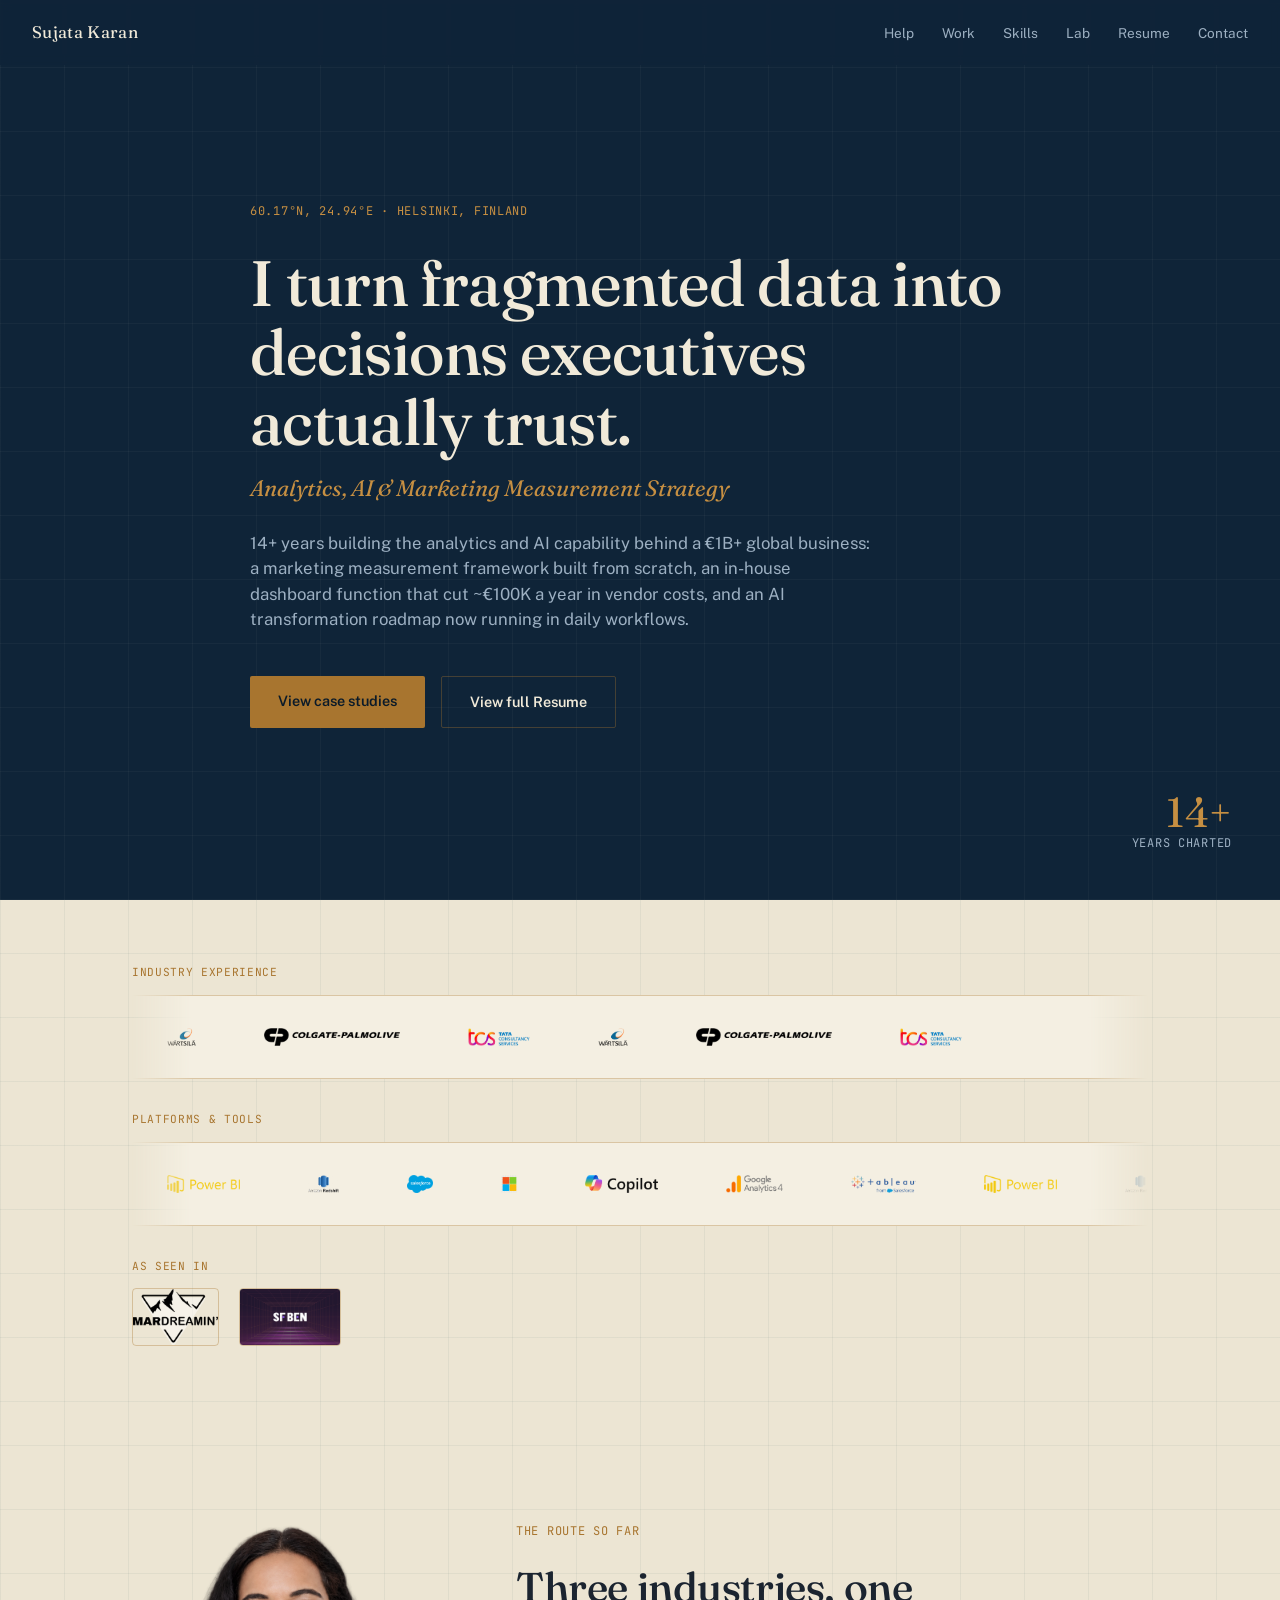
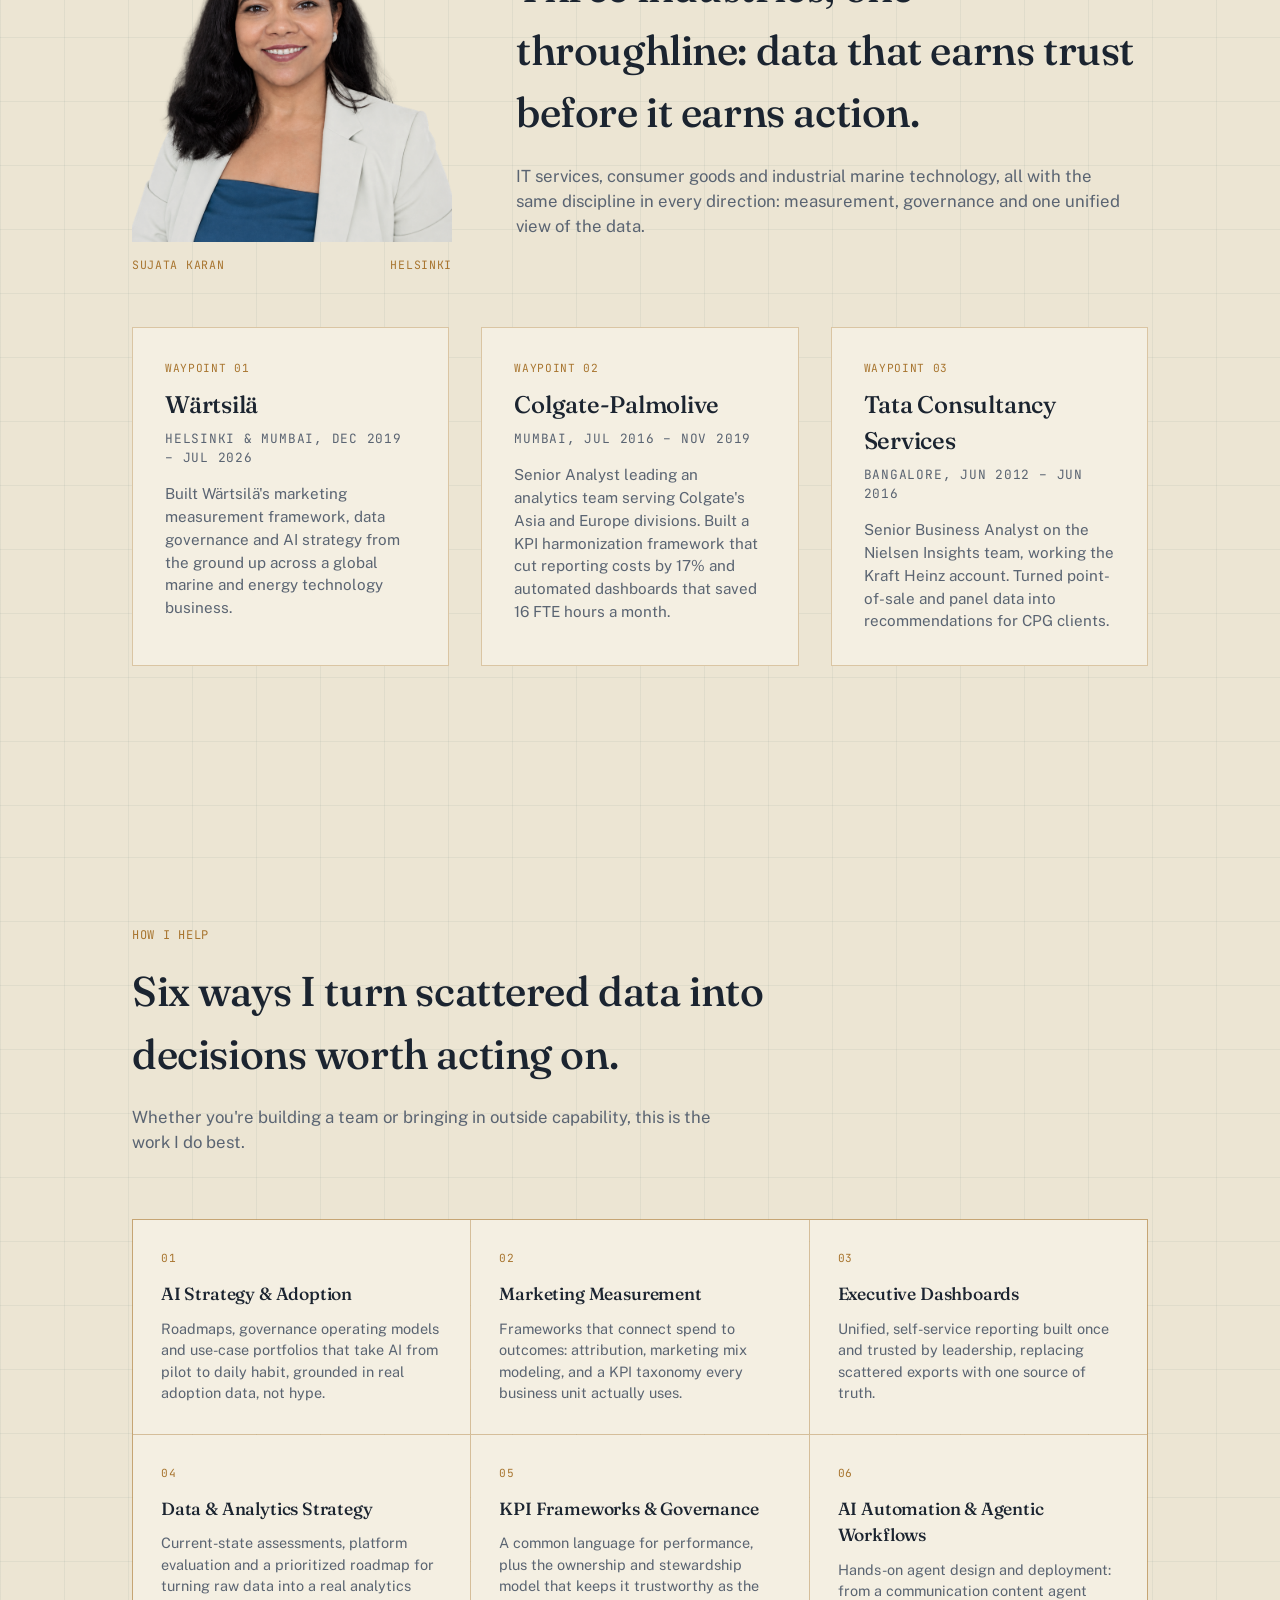
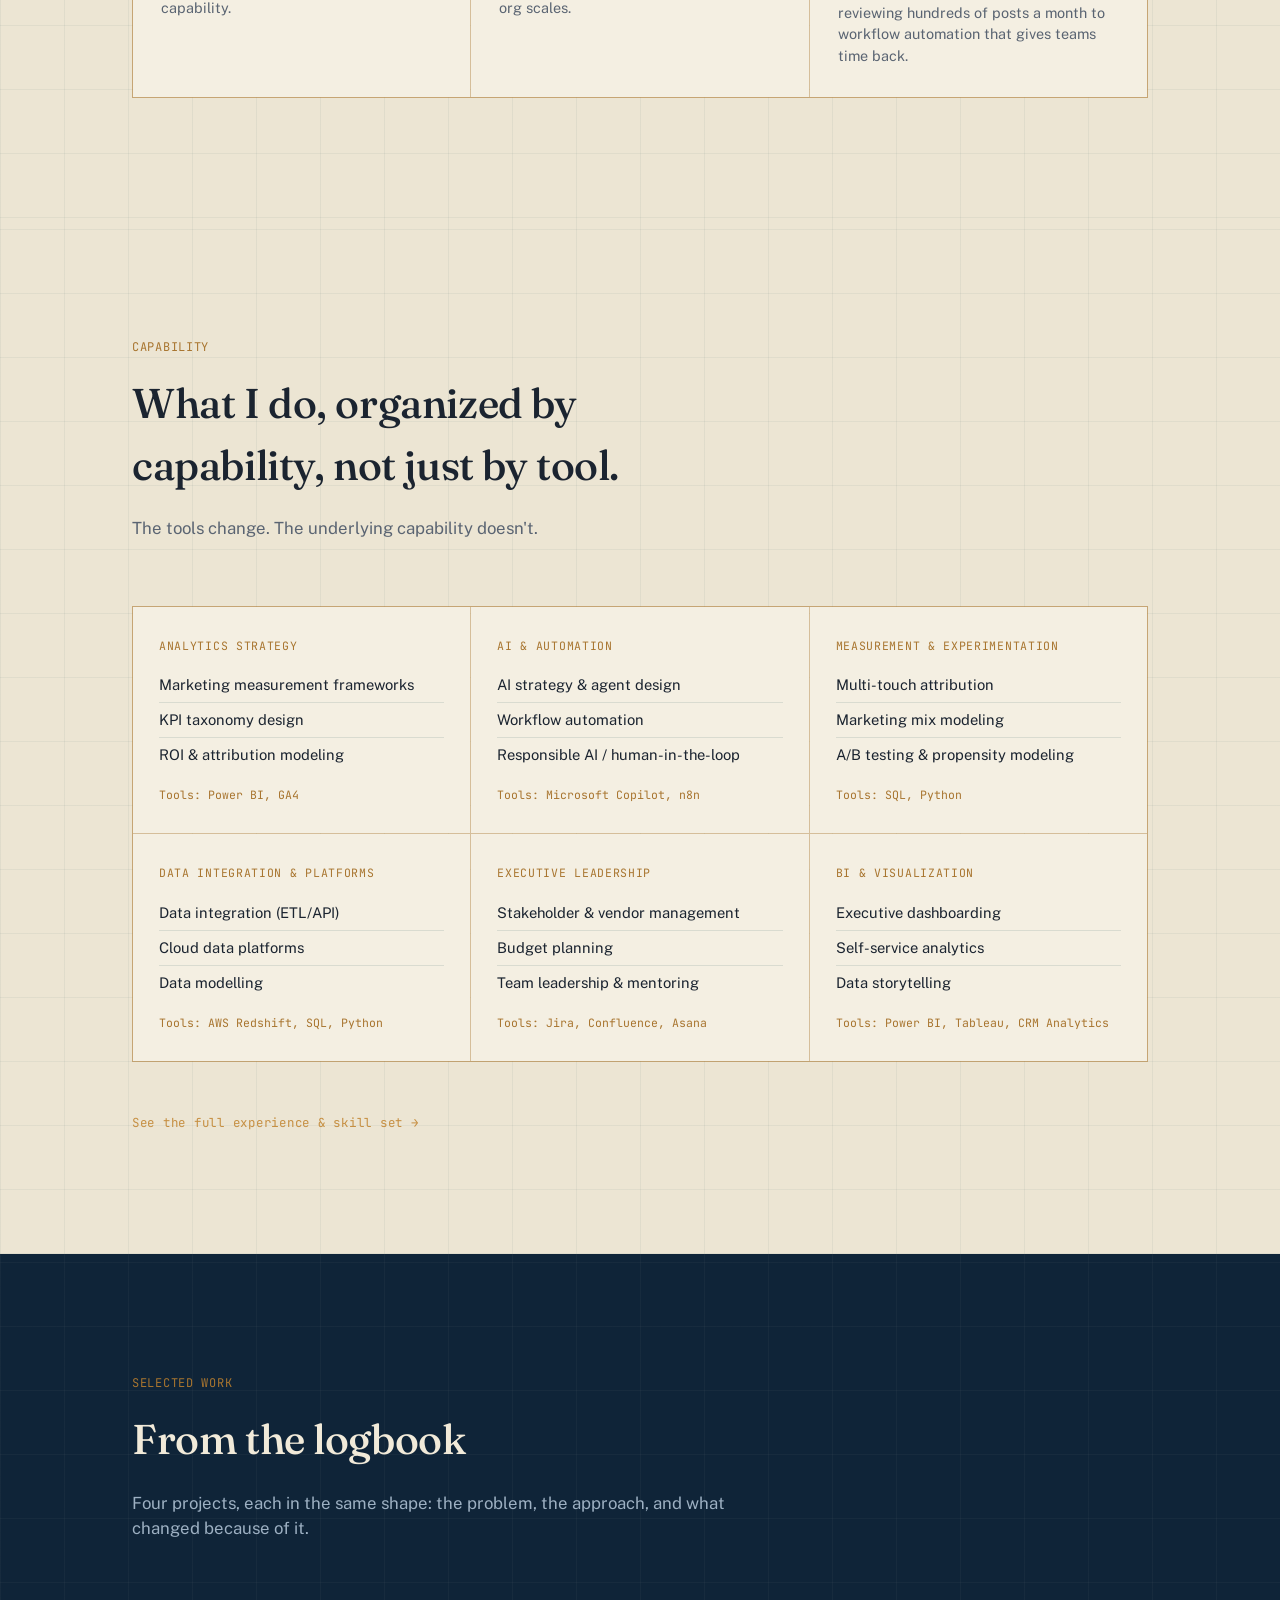
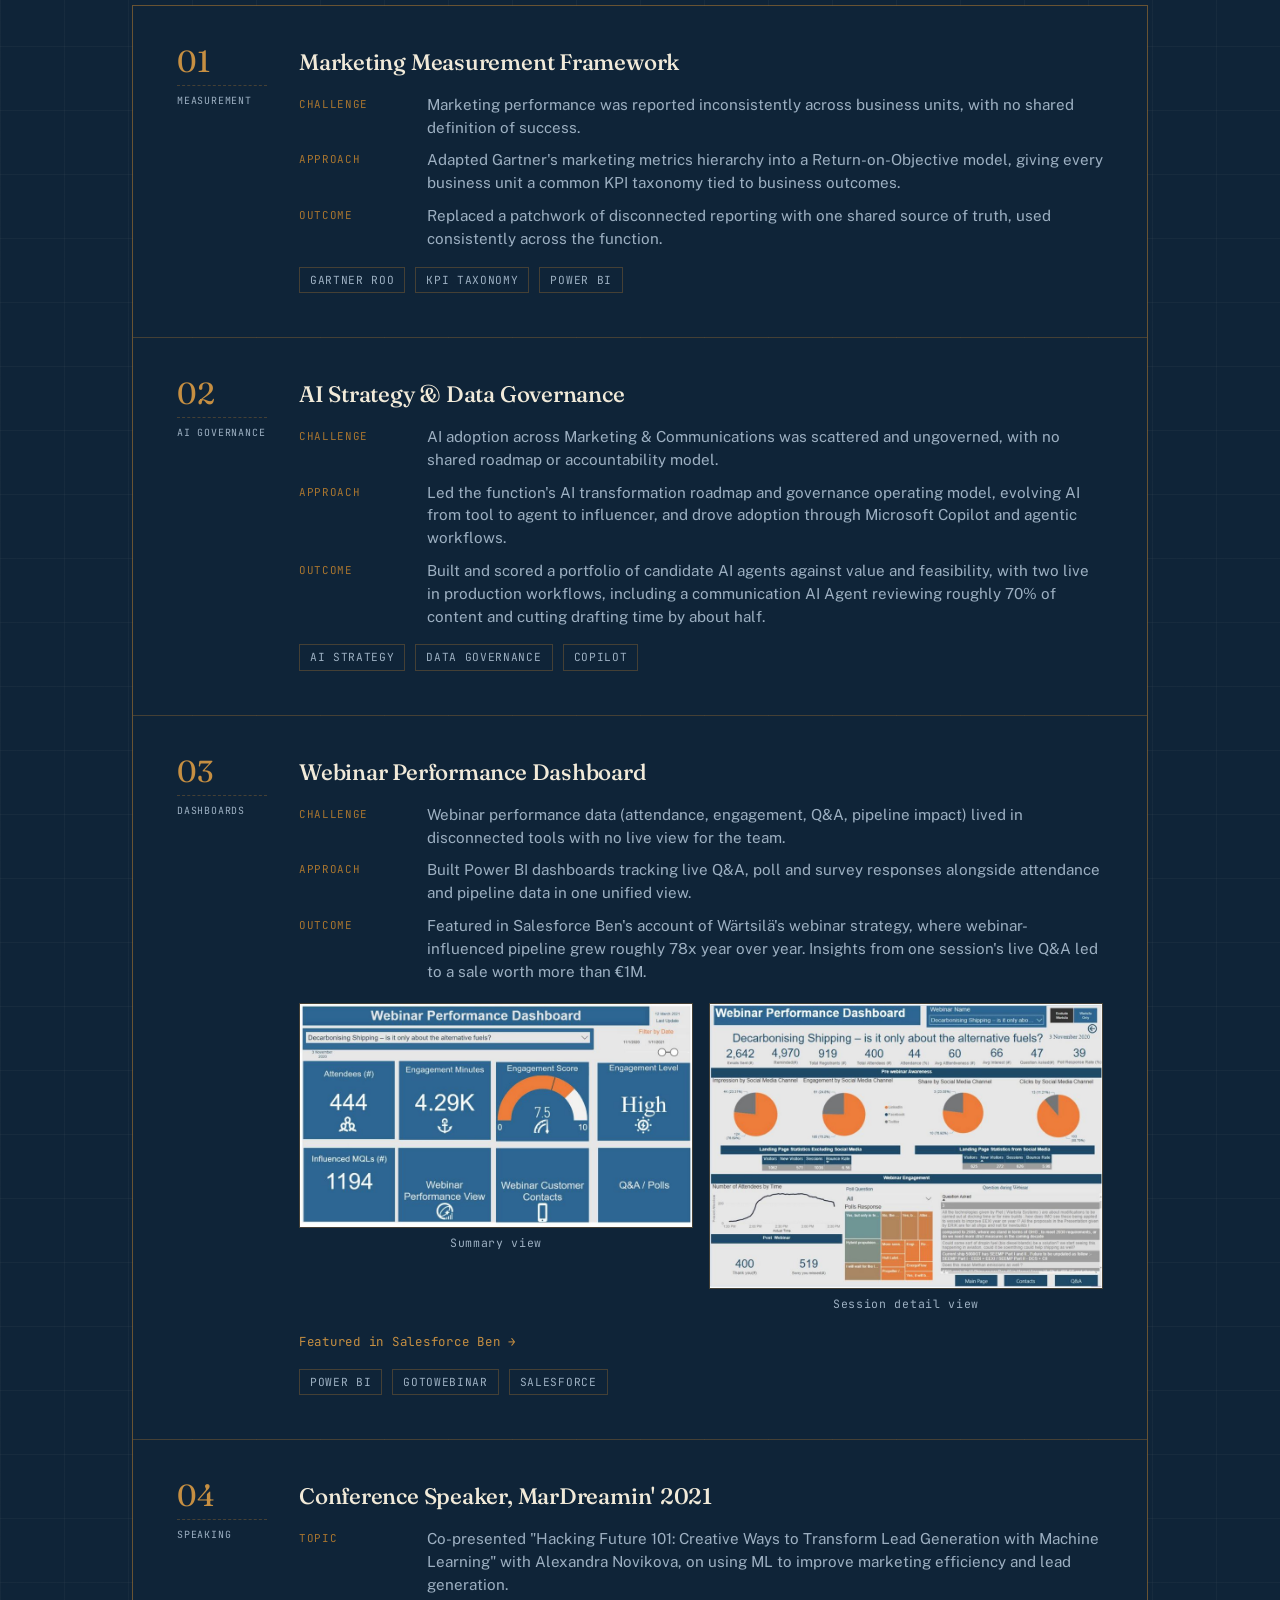
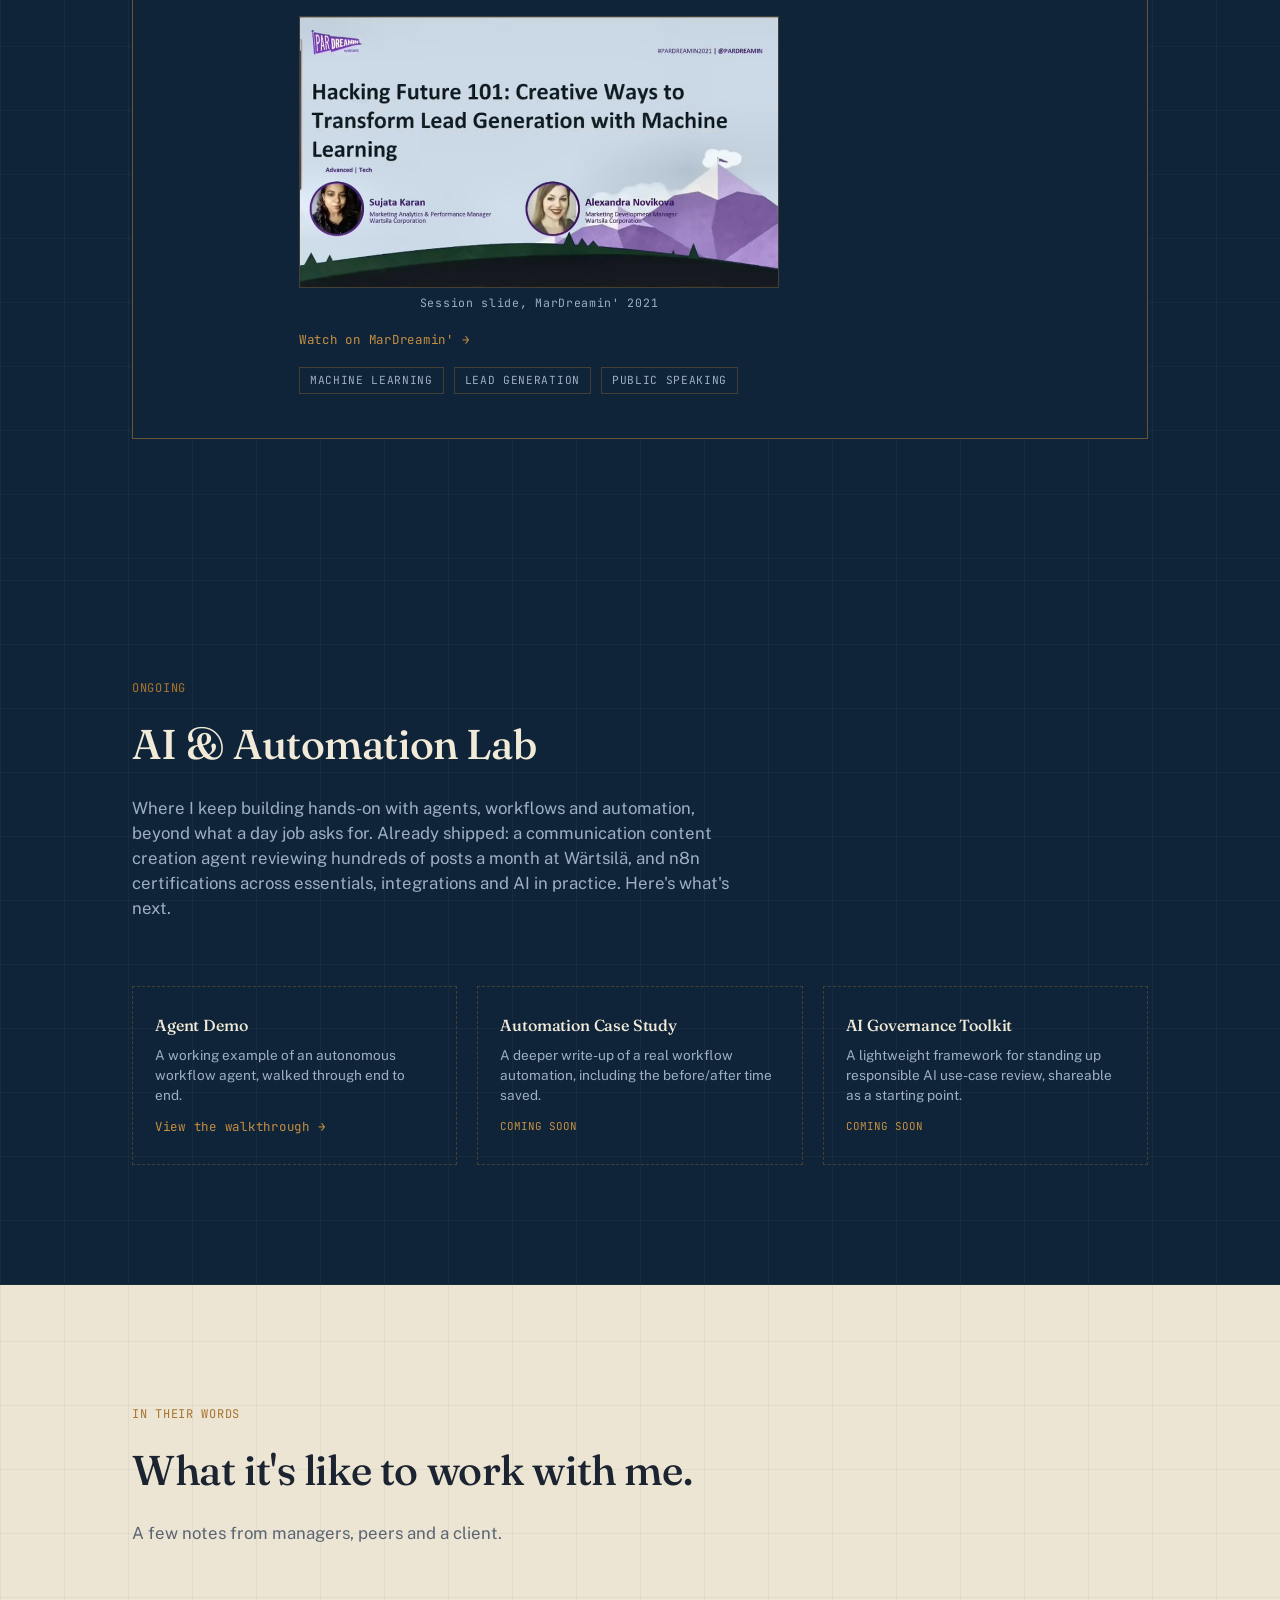
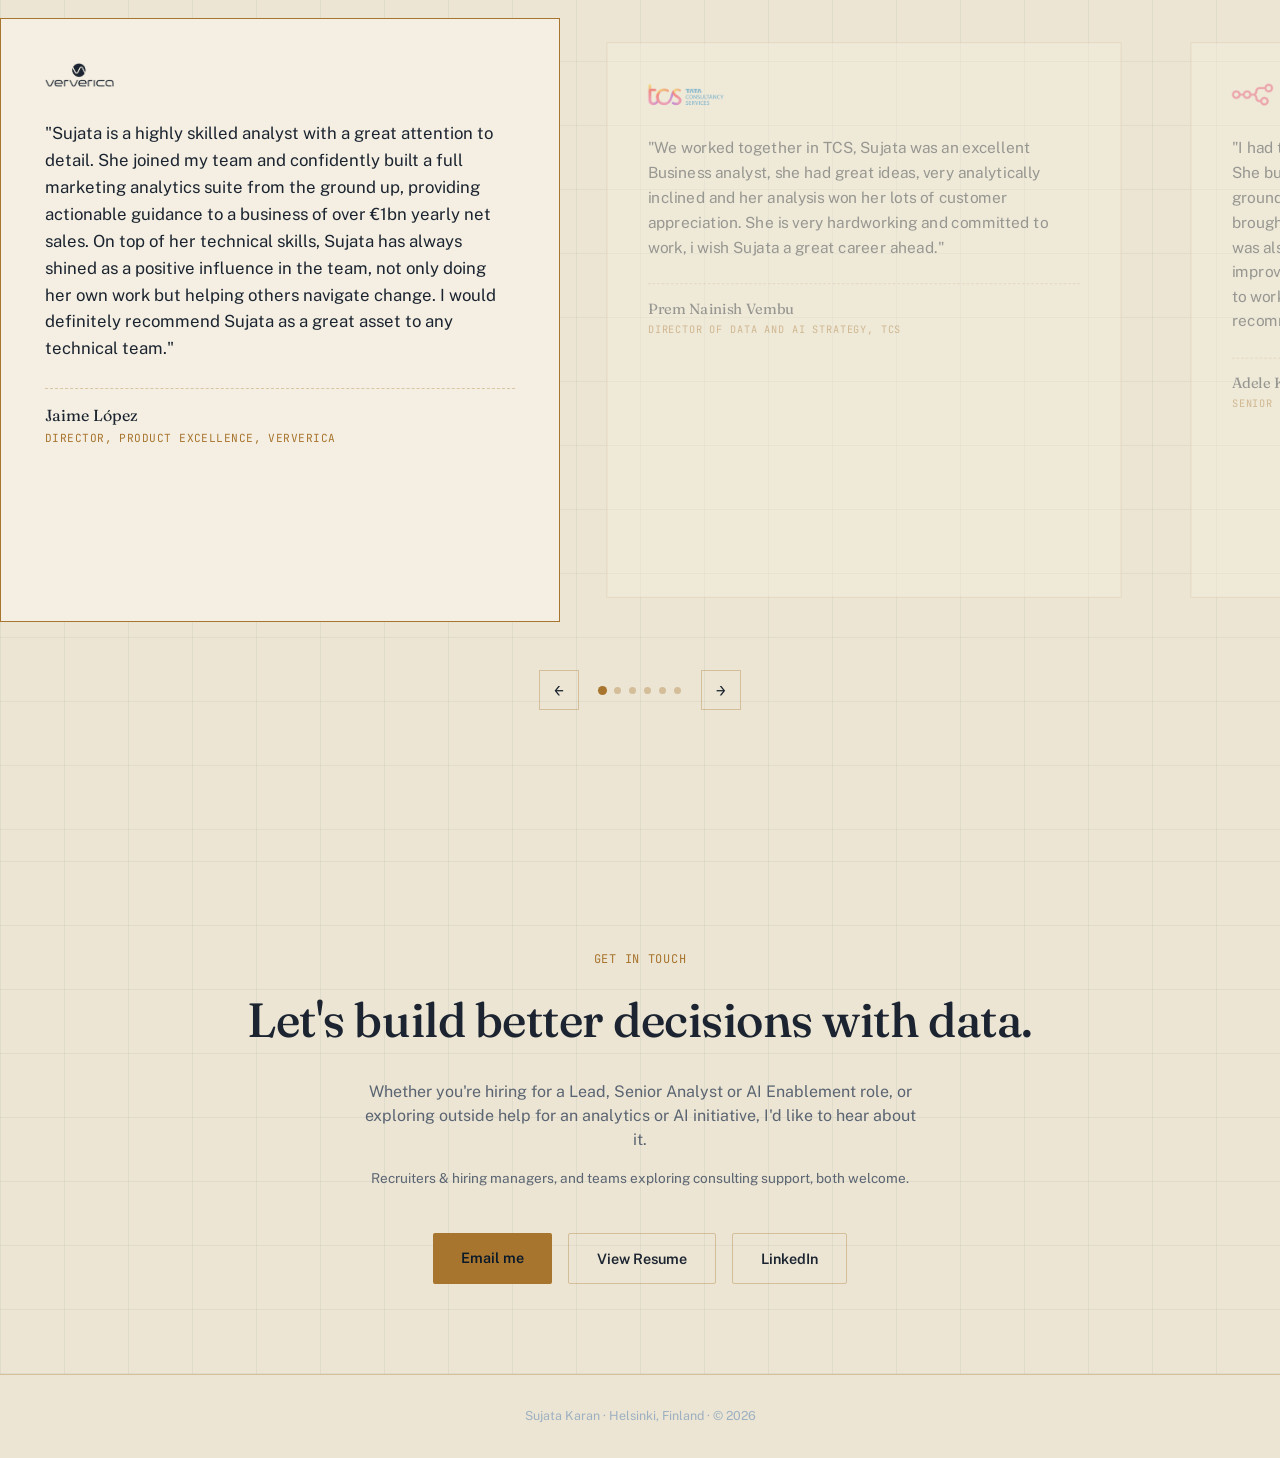
==== index.html @ 40431e11 "Update index.html" ====
<!DOCTYPE html>
<html lang="en">
<head>
  <!-- Google Consent Mode defaults: must be first -->
  <script data-cookieconsent="ignore">
    window.dataLayer = window.dataLayer || [];

    function gtag() {
      dataLayer.push(arguments);
    }

    gtag("consent", "default", {
      ad_storage: "denied",
      ad_user_data: "denied",
      ad_personalization: "denied",
      analytics_storage: "denied",
      functionality_storage: "denied",
      personalization_storage: "denied",
      security_storage: "granted",
      wait_for_update: 500
    });
  </script>

  <!-- Cookiebot: must load before GTM, GA4 and Clarity -->
  <script
    id="Cookiebot"
    src="https://consent.cookiebot.com/uc.js"
    data-cbid="f625a753-740b-4983-b807-e4322e7d1092"
    data-blockingmode="auto"
    type="text/javascript">
  </script>

  <!-- Google Tag Manager -->
  <script data-cookieconsent="ignore">
    (function(w,d,s,l,i){
      w[l]=w[l]||[];
      w[l].push({
        "gtm.start": new Date().getTime(),
        event: "gtm.js"
      });

      var f=d.getElementsByTagName(s)[0],
          j=d.createElement(s),
          dl=l!="dataLayer" ? "&l="+l : "";

      j.async=true;
      j.src="https://www.googletagmanager.com/gtm.js?id="+i+dl;
      f.parentNode.insertBefore(j,f);
    })(window,document,"script","dataLayer","GTM-NR23D9J8");
  </script>
  <!-- End Google Tag Manager -->

  <!-- GA4: blocked until statistics consent -->
  <script
    type="text/plain"
    data-cookieconsent="statistics"
    async
    src="https://www.googletagmanager.com/gtag/js?id=G-XX556KRSCQ">
  </script>

  <script
    type="text/plain"
    data-cookieconsent="statistics">
    window.dataLayer = window.dataLayer || [];

    function gtag() {
      dataLayer.push(arguments);
    }

    gtag("js", new Date());
    gtag("config", "G-XX556KRSCQ");
  </script>

  <!-- Microsoft Clarity: blocked until statistics consent -->
  <script
    type="text/plain"
    data-cookieconsent="statistics">
    (function(c,l,a,r,i,t,y){
      c[a]=c[a] || function(){
        (c[a].q=c[a].q || []).push(arguments);
      };

      t=l.createElement(r);
      t.async=1;
      t.src="https://www.clarity.ms/tag/"+i;

      y=l.getElementsByTagName(r)[0];
      y.parentNode.insertBefore(t,y);
    })(window,document,"clarity","script","xu6j8fqku3");
  </script>

  <!-- Continue with meta tags, title and CSS -->
<meta charset="UTF-8">
<meta name="viewport" content="width=device-width, initial-scale=1.0">
<title>Sujata Karan · Analytics, AI &amp; Marketing Measurement Strategy</title>
<meta name="description" content="Sujata Karan helps organizations turn fragmented marketing and operational data into trusted executive decisions, through analytics strategy, AI adoption, and marketing measurement. 14+ years, including 6+ at Wärtsilä.">
<meta property="og:title" content="Sujata Karan · Analytics, AI &amp; Marketing Measurement Strategy">
<meta property="og:description" content="Turning fragmented data into decisions executives trust, through analytics strategy, AI adoption, and marketing measurement for a €1B+ global business.">
<meta property="og:type" content="website">
<meta property="og:url" content="https://sujatakaran.com/">
<meta name="twitter:card" content="summary">
<meta name="twitter:title" content="Sujata Karan · Analytics, AI &amp; Marketing Measurement Strategy">
<meta name="twitter:description" content="Turning fragmented data into decisions executives trust, through analytics strategy, AI adoption, and marketing measurement for a €1B+ global business.">
<link rel="canonical" href="https://sujatakaran.com/">
<link rel="preconnect" href="https://fonts.googleapis.com">
<link rel="preconnect" href="https://fonts.gstatic.com" crossorigin>
<link href="https://fonts.googleapis.com/css2?family=Fraunces:opsz,wght@9..144,400;9..144,500;9..144,600&family=Public+Sans:wght@400;500;600;700&family=JetBrains+Mono:wght@400;500&display=swap" rel="stylesheet">
<style>
  :root {
    --ink-navy: #0f2438;
    --navy-deep: #0a1a29;
    --chart-cream: #ece5d3;
    --cream-panel: #f4efe2;
    --brass: #a8752f;
    --brass-bright: #c68f42;
    --teal-deep: #1c4a4d;
    --ink-text: #1b2430;
    --cream-text: #f1ead9;
    --muted-navy-text: #9db0c2;
    --muted-ink-text: #5a6472;
    --rule: rgba(168, 117, 47, 0.35);
  }

  * { margin: 0; padding: 0; box-sizing: border-box; }

  html { scroll-behavior: smooth; }

  body {
    
    background: var(--chart-cream);
    color: var(--ink-text);
    font-family: 'Public Sans', sans-serif;
    line-height: 1.5;
    overflow-x: hidden;
  }

  @media (prefers-reduced-motion: reduce) {
    html { scroll-behavior: auto; }
    * { animation-duration: 0.01ms !important; transition-duration: 0.01ms !important; }
  }

  .mono {
    font-family: 'JetBrains Mono', monospace;
    letter-spacing: 0.06em;
  }

  h1, h2, h3 {
    font-family: 'Fraunces', serif;
    font-weight: 500;
    letter-spacing: -0.01em;
  }

  a { color: inherit; }

  .wrap {
    max-width: 1080px;
    margin: 0 auto;
    padding: 0 32px;
  }

  /* ---------- Chart texture backgrounds ---------- */
  .chart-texture-dark {
    background-color: var(--ink-navy);
    background-image:
      repeating-linear-gradient(0deg, rgba(241,234,217,0.035) 0px, rgba(241,234,217,0.035) 1px, transparent 1px, transparent 64px),
      repeating-linear-gradient(90deg, rgba(241,234,217,0.035) 0px, rgba(241,234,217,0.035) 1px, transparent 1px, transparent 64px);
  }

  .chart-texture-light {
    background-color: var(--chart-cream);
    background-image:
      repeating-linear-gradient(0deg, rgba(28,74,77,0.06) 0px, rgba(28,74,77,0.06) 1px, transparent 1px, transparent 64px),
      repeating-linear-gradient(90deg, rgba(28,74,77,0.06) 0px, rgba(28,74,77,0.06) 1px, transparent 1px, transparent 64px);
  }

  /* ---------- Route line (signature element) ---------- */
  .route-svg {
    position: absolute;
    top: 0;
    left: 0;
    width: 100%;
    height: 100%;
    pointer-events: none;
  }

  .route-path {
    fill: none;
    stroke: var(--brass);
    stroke-width: 1.5;
    stroke-dasharray: 6 6;
    opacity: 0.85;
  }

  .route-path.draw {
    stroke-dasharray: 2000;
    stroke-dashoffset: 2000;
    animation: draw 2.8s ease forwards 0.3s;
  }

  @keyframes draw {
    to { stroke-dashoffset: 0; }
  }

  .waypoint-dot {
    fill: var(--brass-bright);
  }

  /* ---------- Header ---------- */
  header {
    position: fixed;
    top: 0;
    left: 0;
    right: 0;
    z-index: 100;
    padding: 20px 32px;
    display: flex;
    justify-content: space-between;
    align-items: center;
    background: rgba(15, 36, 56, 0.88);
    backdrop-filter: blur(6px);
  }

  .brand {
    font-family: 'Fraunces', serif;
    font-size: 1.05rem;
    color: var(--cream-text);
    letter-spacing: 0.02em;
  }

  nav a {
    text-decoration: none;
    color: var(--muted-navy-text);
    font-size: 0.85rem;
    margin-left: 24px;
    font-family: 'Public Sans', sans-serif;
    transition: color 0.2s;
  }

  nav a:hover { color: var(--brass-bright); }

  /* ---------- Hero ---------- */
  .hero {
    position: relative;
    min-height: 100vh;
    display: flex;
    flex-direction: column;
    justify-content: center;
    color: var(--cream-text);
    padding-top: 90px;
    padding-bottom: 60px;
    overflow: hidden;
  }

  .coordinates {
    font-size: 0.75rem;
    color: var(--brass-bright);
    text-transform: uppercase;
    margin-bottom: 28px;
  }

  .hero h1 {
    font-size: clamp(2.4rem, 6vw, 4rem);
    line-height: 1.08;
    color: var(--cream-text);
    max-width: 780px;
  }

  .hero .role {
    font-family: 'Fraunces', serif;
    font-style: italic;
    font-weight: 400;
    font-size: clamp(1.1rem, 2.2vw, 1.4rem);
    color: var(--brass-bright);
    margin-top: 16px;
  }

  .hero p.sub {
    max-width: 620px;
    margin-top: 26px;
    color: var(--muted-navy-text);
    font-size: 1.05rem;
  }

  .cta-row {
    margin-top: 44px;
    display: flex;
    gap: 16px;
    flex-wrap: wrap;
  }

  .btn {
    display: inline-block;
    padding: 14px 28px;
    text-decoration: none;
    font-size: 0.9rem;
    font-family: 'Public Sans', sans-serif;
    font-weight: 600;
    border-radius: 2px;
    transition: transform 0.2s, background 0.2s;
  }

  .btn-primary {
    background: var(--brass);
    color: var(--navy-deep);
  }

  .btn-primary:hover { background: var(--brass-bright); transform: translateY(-1px); }

  .btn-ghost {
    border: 1px solid var(--rule);
    color: var(--cream-text);
  }

  .btn-ghost:hover { border-color: var(--brass-bright); transform: translateY(-1px); }

  .depth-mark {
    position: absolute;
    right: 48px;
    bottom: 48px;
    text-align: right;
    color: var(--muted-navy-text);
    font-size: 0.75rem;
  }

  .depth-mark .num {
    font-family: 'Fraunces', serif;
    font-size: 2.6rem;
    color: var(--brass-bright);
    display: block;
    line-height: 1;
  }

  /* ---------- Section shell ---------- */
  section { position: relative; padding: 120px 0; }

  .eyebrow {
    font-size: 0.75rem;
    text-transform: uppercase;
    color: var(--brass);
    margin-bottom: 16px;
  }

  .section-title {
    font-size: clamp(1.9rem, 4vw, 2.6rem);
    max-width: 640px;
    margin-bottom: 20px;
  }

  .section-lede {
    max-width: 620px;
    color: var(--muted-ink-text);
    font-size: 1.05rem;
    margin-bottom: 64px;
  }

  /* ---------- How I Help ---------- */
  .help-grid {
    display: grid;
    grid-template-columns: repeat(3, 1fr);
    gap: 1px;
    background: var(--rule);
    border: 1px solid var(--rule);
  }

  .help-card {
    background: var(--cream-panel);
    padding: 30px 28px;
  }

  .help-card .help-no {
    font-size: 0.7rem;
    color: var(--brass);
    margin-bottom: 14px;
  }

  .help-card h3 {
    font-size: 1.1rem;
    margin-bottom: 10px;
  }

  .help-card p {
    font-size: 0.9rem;
    color: var(--muted-ink-text);
  }

  /* ---------- Journey (route) section ---------- */
  .journey { color: var(--ink-text); }

  .route-track {
    position: relative;
    padding: 40px 0 20px;
  }

  .journey-layout {
    display: grid;
    grid-template-columns: 320px 1fr;
    gap: 64px;
    align-items: start;
  }

  .portrait-frame {
    position: relative;
  }

  .portrait-frame img {
    width: 100%;
    display: block;
    filter: grayscale(0.15) contrast(1.03);
  }

  .portrait-caption {
    margin-top: 14px;
    font-size: 0.72rem;
    color: var(--brass);
    display: flex;
    justify-content: space-between;
  }

  .waypoints {
    display: grid;
    grid-template-columns: repeat(3, 1fr);
    gap: 32px;
    position: relative;
    z-index: 2;
  }

  .waypoint {
    background: var(--cream-panel);
    border: 1px solid var(--rule);
    padding: 32px;
  }

  .waypoint .port-coord {
    font-size: 0.7rem;
    color: var(--brass);
    margin-bottom: 10px;
  }

  .waypoint h3 {
    font-size: 1.5rem;
    margin-bottom: 6px;
  }

  .waypoint .tenure {
    font-size: 0.8rem;
    color: var(--muted-ink-text);
    margin-bottom: 16px;
  }

  .waypoint p {
    color: var(--muted-ink-text);
    font-size: 0.95rem;
  }

  /* ---------- Proof strip ---------- */
  .proof { color: var(--ink-text); }

  .proof-row {
    display: grid;
    grid-template-columns: repeat(2, 1fr);
    gap: 1px;
    background: var(--rule);
    border: 1px solid var(--rule);
    margin-bottom: 56px;
  }

  .proof-item {
    background: var(--cream-panel);
    padding: 28px 30px;
  }

  .proof-item h3 { font-size: 1.05rem; margin-bottom: 8px; }
  .proof-item p { font-size: 0.88rem; color: var(--muted-ink-text); }

  .proof-item a {
    display: inline-block;
    margin-top: 10px;
    font-size: 0.76rem;
    color: var(--teal-deep);
    text-decoration: none;
    border-bottom: 1px solid transparent;
  }
  .proof-item a:hover { border-bottom-color: var(--teal-deep); }

  .logo-panel {
    background: var(--cream-panel);
    border: 1px solid var(--rule);
    padding: 36px 36px 8px;
    margin-top: 8px;
  }

  .logo-strip {
    display: flex;
    flex-wrap: wrap;
    align-items: center;
    gap: 40px;
    margin-bottom: 28px;
  }

  .logo-strip img,
  .logo-strip svg {
    display: block;
    height: 26px;
    width: auto;
    max-width: 130px;
    object-fit: contain;
  }

  .logo-strip img.logo-tall {
    height: 46px;
  }

  .logo-invert { filter: invert(1); }

  .proof-label {
    font-size: 0.7rem;
    text-transform: uppercase;
    color: var(--brass);
    margin-bottom: 14px;
  }

  .proof-block { margin-bottom: 40px; }

  /* ---------- Case studies (log entries) ---------- */
  .logbook { color: var(--cream-text); }

  .log-entries {
    display: grid;
    gap: 1px;
    background: var(--rule);
    border: 1px solid var(--rule);
  }

  .log-entry {
    background: var(--ink-navy);
    padding: 40px 44px;
  }

  .log-entry-head {
    display: grid;
    grid-template-columns: 90px 1fr;
    gap: 32px;
    align-items: start;
  }

  .log-entry .entry-no {
    font-size: 0.75rem;
    color: var(--brass-bright);
  }

  .log-entry h3 {
    font-size: 1.4rem;
    color: var(--cream-text);
    margin-bottom: 14px;
  }

  .cs-row {
    display: grid;
    grid-template-columns: 110px 1fr;
    gap: 18px;
    margin-bottom: 10px;
  }

  .cs-label {
    font-size: 0.68rem;
    text-transform: uppercase;
    color: var(--brass);
    padding-top: 2px;
  }

  .cs-row p {
    color: var(--muted-navy-text);
    font-size: 0.95rem;
  }

  .log-entry .tags {
    display: flex;
    gap: 10px;
    flex-wrap: wrap;
    margin: 16px 0 4px;
  }

  .tag {
    font-size: 0.7rem;
    color: var(--muted-navy-text);
    border: 1px solid var(--rule);
    padding: 4px 10px;
    text-transform: uppercase;
  }

  .entry-link {
    display: inline-block;
    margin-top: 12px;
    font-size: 0.78rem;
    color: var(--brass-bright);
    text-decoration: none;
    border-bottom: 1px solid transparent;
  }

  .entry-link:hover {
    border-bottom-color: var(--brass-bright);
  }

  .dashboard-gallery {
    display: grid;
    grid-template-columns: repeat(2, 1fr);
    gap: 16px;
    margin: 20px 0 8px;
  }

  .dashboard-gallery img {
    width: 100%;
    display: block;
    border: 1px solid var(--rule);
  }

  .dashboard-caption {
    font-size: 0.72rem;
    color: var(--muted-navy-text);
    margin-top: 6px;
    text-align: center;
  }

  .single-image {
    max-width: 480px;
    margin: 20px 0 8px;
  }

  .single-image img {
    width: 100%;
    display: block;
    border: 1px solid var(--rule);
  }

  /* ---------- Skills ---------- */
  .instruments { color: var(--ink-text); }

  .instrument-grid {
    display: grid;
    grid-template-columns: repeat(3, 1fr);
    gap: 1px;
    background: var(--rule);
    border: 1px solid var(--rule);
  }

  .instrument {
    background: var(--cream-panel);
    padding: 30px 26px;
  }

  .instrument .cat {
    font-size: 0.72rem;
    color: var(--brass);
    text-transform: uppercase;
    margin-bottom: 14px;
  }

  .instrument ul {
    list-style: none;
  }

  .instrument li {
    font-size: 0.92rem;
    padding: 6px 0;
    border-top: 1px solid rgba(28,74,77,0.12);
  }

  .instrument li:first-child { border-top: none; }

  .instrument .tools-line {
    margin-top: 14px;
    font-size: 0.72rem;
    color: var(--brass);
    font-family: 'JetBrains Mono', monospace;
  }

  /* ---------- AI & Automation Lab ---------- */
  .lab { color: var(--cream-text); }

  .lab-grid {
    display: grid;
    grid-template-columns: repeat(3, 1fr);
    gap: 20px;
    margin-top: 16px;
  }

  .lab-card {
    border: 1px dashed var(--rule);
    padding: 26px 22px;
  }

  .lab-card h3 {
    font-size: 1rem;
    margin-bottom: 8px;
    color: var(--cream-text);
  }

  .lab-card p {
    font-size: 0.85rem;
    color: var(--muted-navy-text);
  }

  .lab-card .lab-status {
    display: inline-block;
    margin-top: 12px;
    font-size: 0.68rem;
    text-transform: uppercase;
    color: var(--brass-bright);
    font-family: 'JetBrains Mono', monospace;
  }

  /* ---------- Contact / final CTA ---------- */
  .contact {
    color: var(--cream-text);
    text-align: center;
    padding-bottom: 90px;
  }

  .contact h2 {
    font-size: clamp(2rem, 5vw, 3rem);
    margin-bottom: 24px;
  }

  .contact p {
    color: var(--muted-navy-text);
    max-width: 560px;
    margin: 0 auto 16px;
  }

  .contact .audience-line {
    font-size: 0.85rem;
    margin-bottom: 40px;
  }

  .contact .cta-row { justify-content: center; }

  footer {
    text-align: center;
    padding: 32px;
    color: var(--muted-navy-text);
    font-size: 0.78rem;
    border-top: 1px solid var(--rule);
  }


  /* ---------- Trusted-by marquee ---------- */
  .trusted-by { padding: 64px 0 56px; }

  .marquee-block { margin-bottom: 32px; }

  .marquee-row {
    overflow: hidden;
    position: relative;
    background: var(--cream-panel);
    border: 1px solid var(--rule);
    padding: 22px 0;
    -webkit-mask-image: linear-gradient(90deg, transparent, black 6%, black 94%, transparent);
    mask-image: linear-gradient(90deg, transparent, black 6%, black 94%, transparent);
  }

  .marquee-track {
    display: flex;
    align-items: center;
    gap: 56px;
    width: max-content;
    padding: 0 28px;
    animation: marquee-left 34s linear infinite;
  }

  .marquee-track.reverse {
    animation: marquee-right 38s linear infinite;
  }

  .marquee-track:hover { animation-play-state: paused; }

  .marquee-track img {
    display: block;
    height: 38px;
    width: auto;
    max-width: 170px;
    object-fit: contain;
    flex-shrink: 0;
    padding: 10px 6px;
  }

  .marquee-track img.logo-tall { height: 62px; }
  .marquee-track img.logo-invert { filter: invert(1); }

  @keyframes marquee-left {
    from { transform: translateX(0); }
    to { transform: translateX(-50%); }
  }

  @keyframes marquee-right {
    from { transform: translateX(-50%); }
    to { transform: translateX(0); }
  }

  @media (prefers-reduced-motion: reduce) {
    .marquee-track { animation: none; }
  }

  .seen-in-row {
    display: flex;
    gap: 20px;
    flex-wrap: wrap;
    align-items: center;
  }

  .seen-in-chip {
    display: block;
    border: 1px solid var(--rule);
    border-radius: 4px;
    overflow: hidden;
    line-height: 0;
    transition: transform 0.2s, border-color 0.2s;
  }

  .seen-in-chip:hover {
    transform: translateY(-2px);
    border-color: var(--brass-bright);
  }

  .seen-in-chip img { display: block; height: 56px; width: auto; }

  /* ---------- Logbook entry markers ---------- */
  .entry-no.mono {
    display: flex;
    flex-direction: column;
    gap: 8px;
  }

  .entry-no .entry-num {
    font-family: 'Fraunces', serif;
    font-size: 1.9rem;
    color: var(--brass-bright);
    line-height: 1;
    letter-spacing: normal;
  }

  .entry-no .entry-cat {
    font-size: 0.62rem;
    text-transform: uppercase;
    color: var(--muted-navy-text);
    letter-spacing: 0.08em;
    border-top: 1px dashed var(--rule);
    padding-top: 8px;
  }

  .entry-title-link {
    text-decoration: none;
    color: inherit;
    border-bottom: 1px solid transparent;
    transition: border-color 0.2s, color 0.2s;
  }

  .entry-title-link:hover {
    border-bottom-color: var(--brass-bright);
    color: var(--brass-bright);
  }

  /* ---------- Testimonials carousel ---------- */
  .testimonials { color: var(--ink-text); overflow: hidden; }

  .testimonial-carousel {
    display: flex;
    gap: 24px;
    overflow-x: auto;
    scroll-snap-type: x mandatory;
    scroll-behavior: smooth;
    -webkit-overflow-scrolling: touch;
    padding: 8px 50vw 40px;
    margin: 0 -50vw;
    -webkit-mask-image: linear-gradient(90deg, transparent, black 20%, black 80%, transparent);
    mask-image: linear-gradient(90deg, transparent, black 20%, black 80%, transparent);
    scrollbar-width: none;
  }

  .testimonial-carousel::-webkit-scrollbar { display: none; }

  .testimonial-card {
    scroll-snap-align: center;
    flex: 0 0 auto;
    width: min(560px, 78vw);
    background: var(--cream-panel);
    border: 1px solid var(--rule);
    padding: 40px 44px;
    opacity: 0.4;
    transform: scale(0.92);
    transition: opacity 0.4s ease, transform 0.4s ease, border-color 0.4s ease;
  }

  .testimonial-card.is-active {
    opacity: 1;
    transform: scale(1);
    border-color: var(--brass);
  }

  .testimonial-company {
    display: inline-block;
    font-size: 0.68rem;
    text-transform: uppercase;
    letter-spacing: 0.06em;
    color: var(--brass);
    margin-bottom: 22px;
  }

  .testimonial-company img {
    display: block;
    height: 32px;
    width: auto;
    padding: 4px 0;
  }

  .testimonial-quote {
    font-size: 1.05rem;
    color: var(--ink-text);
    line-height: 1.6;
    margin-bottom: 26px;
  }

  .testimonial-attribution {
    border-top: 1px dashed var(--rule);
    padding-top: 14px;
  }

  .testimonial-name {
    font-family: 'Fraunces', serif;
    font-size: 1rem;
    color: var(--ink-text);
    margin-bottom: 4px;
  }

  .testimonial-role {
    font-size: 0.7rem;
    color: var(--brass);
    text-transform: uppercase;
    letter-spacing: 0.04em;
    line-height: 1.4;
  }

  .testimonial-nav {
    display: flex;
    align-items: center;
    justify-content: center;
    gap: 20px;
    margin-top: 8px;
  }

  .testimonial-arrow {
    width: 40px;
    height: 40px;
    border: 1px solid var(--rule);
    background: transparent;
    color: var(--ink-text);
    font-family: 'JetBrains Mono', monospace;
    font-size: 1rem;
    cursor: pointer;
    transition: border-color 0.2s, color 0.2s;
  }

  .testimonial-arrow:hover { border-color: var(--brass); color: var(--brass); }

  .testimonial-dots {
    display: flex;
    gap: 8px;
  }

  .testimonial-dot {
    width: 7px;
    height: 7px;
    border-radius: 50%;
    background: var(--rule);
    border: none;
    padding: 0;
    cursor: pointer;
    transition: background 0.2s, transform 0.2s;
  }

  .testimonial-dot.is-active {
    background: var(--brass);
    transform: scale(1.3);
  }

  /* ---------- Light contact section ---------- */
  .contact-light {
    background-color: var(--chart-cream);
    background-image:
      repeating-linear-gradient(0deg, rgba(28,74,77,0.06) 0px, rgba(28,74,77,0.06) 1px, transparent 1px, transparent 64px),
      repeating-linear-gradient(90deg, rgba(28,74,77,0.06) 0px, rgba(28,74,77,0.06) 1px, transparent 1px, transparent 64px);
  }

  .contact-light .eyebrow { color: var(--brass); }
  .contact-light h2 { color: var(--ink-text); }
  .contact-light p { color: var(--muted-ink-text); }

  .btn-ghost-light {
    border: 1px solid var(--rule);
    color: var(--ink-text);
  }

  .btn-ghost-light:hover {
    border-color: var(--brass);
    color: var(--ink-text);
  }

  /* ---------- Reveal on scroll ---------- */
  .reveal {
    opacity: 0;
    transform: translateY(18px);
    transition: opacity 0.7s ease, transform 0.7s ease;
  }

  .reveal.visible {
    opacity: 1;
    transform: translateY(0);
  }

  /* ---------- Responsive ---------- */
  @media (max-width: 900px) {
    .testimonial-card { padding: 34px 30px; }
    .instrument-grid { grid-template-columns: repeat(2, 1fr); }
    .waypoints { grid-template-columns: 1fr; }
    .help-grid { grid-template-columns: 1fr; }
    .proof-row { grid-template-columns: 1fr; }
    .lab-grid { grid-template-columns: 1fr; }
    .dashboard-gallery { grid-template-columns: 1fr; }
  }

  @media (max-width: 720px) {
    .marquee-track { gap: 36px; }
    .seen-in-chip img { height: 44px; }
    .testimonial-card { padding: 26px 24px; }
    .journey-layout { grid-template-columns: 1fr; }
    .portrait-frame { max-width: 260px; }
    .instrument-grid { grid-template-columns: 1fr; }
    .log-entry-head { grid-template-columns: 1fr; gap: 8px; }
    .cs-row { grid-template-columns: 1fr; gap: 4px; }
    .depth-mark { position: static; margin-top: 60px; text-align: left; }
    nav a { margin-left: 14px; font-size: 0.78rem; }
    .wrap { padding: 0 20px; }
  }

  :focus-visible {
    outline: 2px solid var(--brass-bright);
    outline-offset: 3px;
  }
</style>
</head>
<body>

  <!-- Google Tag Manager (noscript) -->
  <noscript>
    <iframe
      src="https://www.googletagmanager.com/ns.html?id=GTM-NR23D9J8"
      height="0"
      width="0"
      style="display:none;visibility:hidden">
    </iframe>
  </noscript>
  <!-- End Google Tag Manager (noscript) -->

<header>
  <a href="index.html" class="brand" style="text-decoration: none;">Sujata Karan</a>
  <nav>
    <a href="#help">Help</a>
    <a href="#work">Work</a>
    <a href="#skills">Skills</a>
    <a href="#lab">Lab</a>
    <a href="resume.html">Resume</a>
    <a href="#contact">Contact</a>
  </nav>
</header>

<section class="hero chart-texture-dark">
  <div class="wrap" style="position: relative; z-index: 2;">
    <div class="coordinates mono">60.17°N, 24.94°E · HELSINKI, FINLAND</div>
    <h1>I turn fragmented data into decisions executives actually trust.</h1>
    <div class="role">Analytics, AI &amp; Marketing Measurement Strategy</div>
    <p class="sub">14+ years building the analytics and AI capability behind a €1B+ global business: a marketing measurement framework built from scratch, an in-house dashboard function that cut ~€100K a year in vendor costs, and an AI transformation roadmap now running in daily workflows.</p>
    <div class="cta-row">
      <a href="#work" class="btn btn-primary">View case studies</a>
      <a href="resume.html" class="btn btn-ghost">View full Resume</a>
    </div>
  </div>

  <div class="depth-mark mono">
    <span class="num">14+</span>
    YEARS CHARTED
  </div>
</section>

<section class="trusted-by chart-texture-light" id="trusted-by">
  <div class="wrap">
    <div class="marquee-block reveal">
      <div class="proof-label mono">Industry experience</div>
      <div class="marquee-row">
        <div class="marquee-track">

          <img src="[data-uri]" alt="Wärtsilä">
          <img src="[data-uri]" alt="Colgate-Palmolive">
          <img src="[data-uri]" alt="Tata Consultancy Services">
          <img src="[data-uri]" alt="Wärtsilä">
          <img src="[data-uri]" alt="Colgate-Palmolive">
          <img src="[data-uri]" alt="Tata Consultancy Services">
        </div>
      </div>
    </div>

    <div class="marquee-block reveal">
      <div class="proof-label mono">Platforms &amp; tools</div>
      <div class="marquee-row">
        <div class="marquee-track reverse">

          <img src="[data-uri]" alt="Power BI">
          <img src="[data-uri]" alt="Amazon Redshift">
          <img src="[data-uri]" alt="Salesforce">
          <img src="[data-uri]" alt="Microsoft">
          <img src="[data-uri]" alt="Microsoft Copilot">
          <img src="[data-uri]" alt="Google Analytics 4">
          <img src="[data-uri]" alt="Tableau">
          <img src="[data-uri]" alt="Power BI">
          <img src="[data-uri]" alt="Amazon Redshift">
          <img src="[data-uri]" alt="Salesforce">
          <img src="[data-uri]" alt="Microsoft">
          <img src="[data-uri]" alt="Microsoft Copilot">
          <img src="[data-uri]" alt="Google Analytics 4">
          <img src="[data-uri]" alt="Tableau">
        </div>
      </div>
    </div>

    <div class="seen-in reveal">
      <div class="proof-label mono">As seen in</div>
      <div class="seen-in-row">
        <a class="seen-in-chip" href="https://mardreamin.com/course-video/hacking-future-101-creative-ways-to-transform-lead-generation-with-machine-learning/" target="_blank" rel="noopener">
          <img src="[data-uri]" alt="MarDreamin'">
        </a>
        <a class="seen-in-chip" href="https://www.salesforceben.com/how-to-25x-your-webinar-delivery/" target="_blank" rel="noopener">
          <img src="[data-uri]" alt="Salesforce Ben">
        </a>
      </div>
    </div>
  </div>
</section>

<section class="journey chart-texture-light" id="journey">
  <div class="wrap">
    <div class="journey-layout">
      <div class="portrait-frame reveal">
        <img src="[data-uri]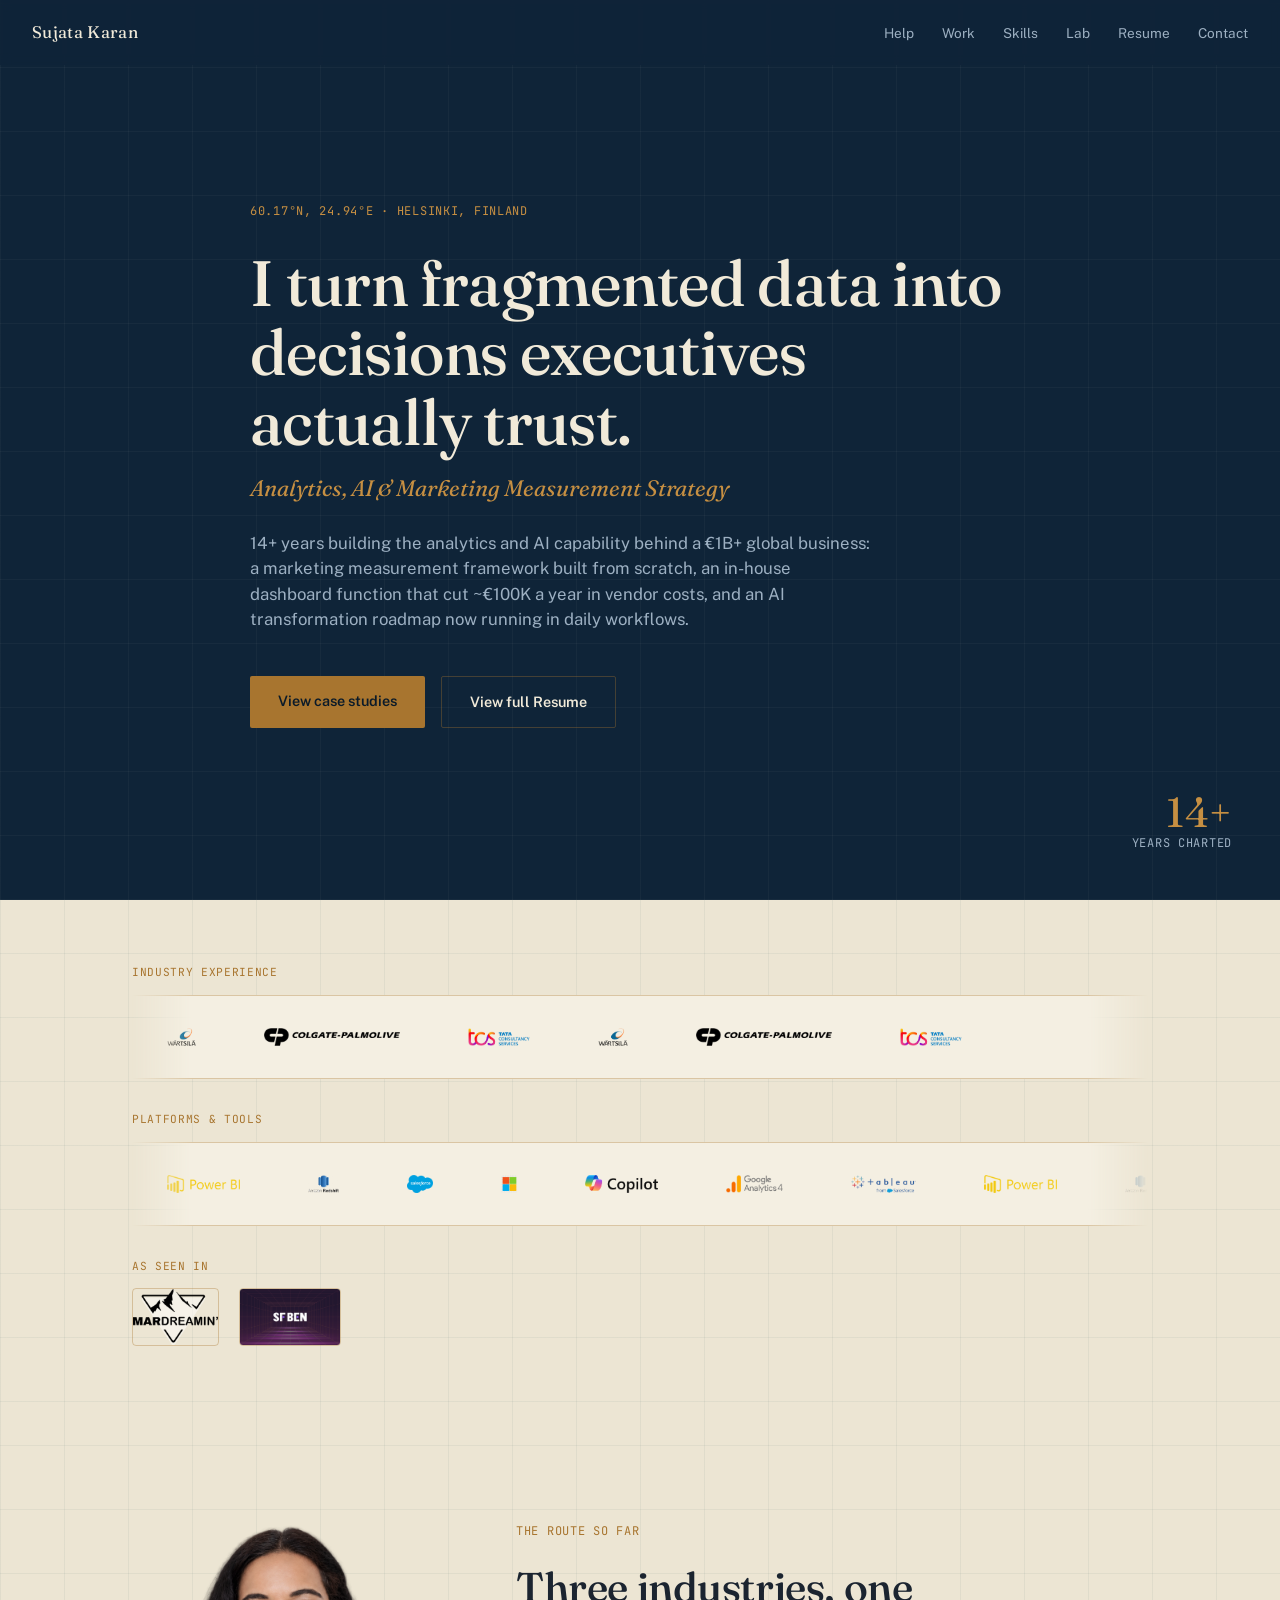
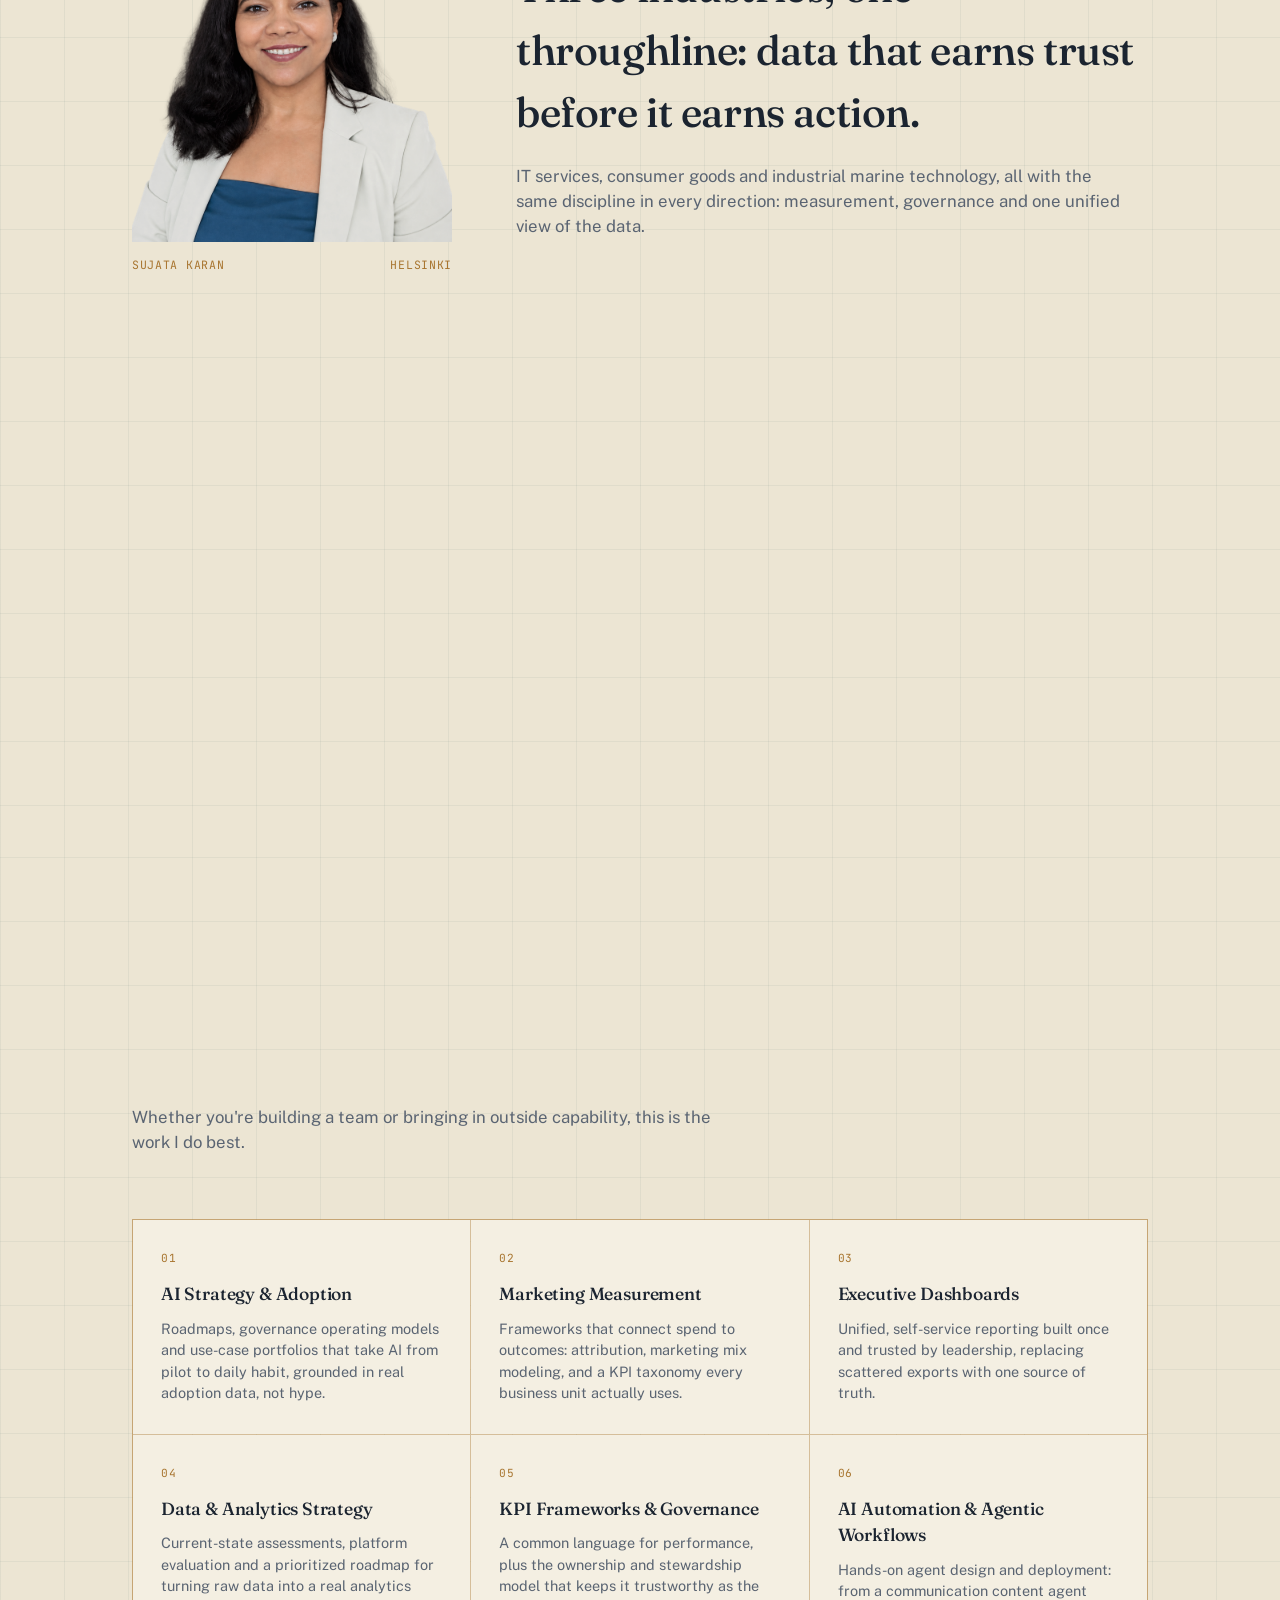
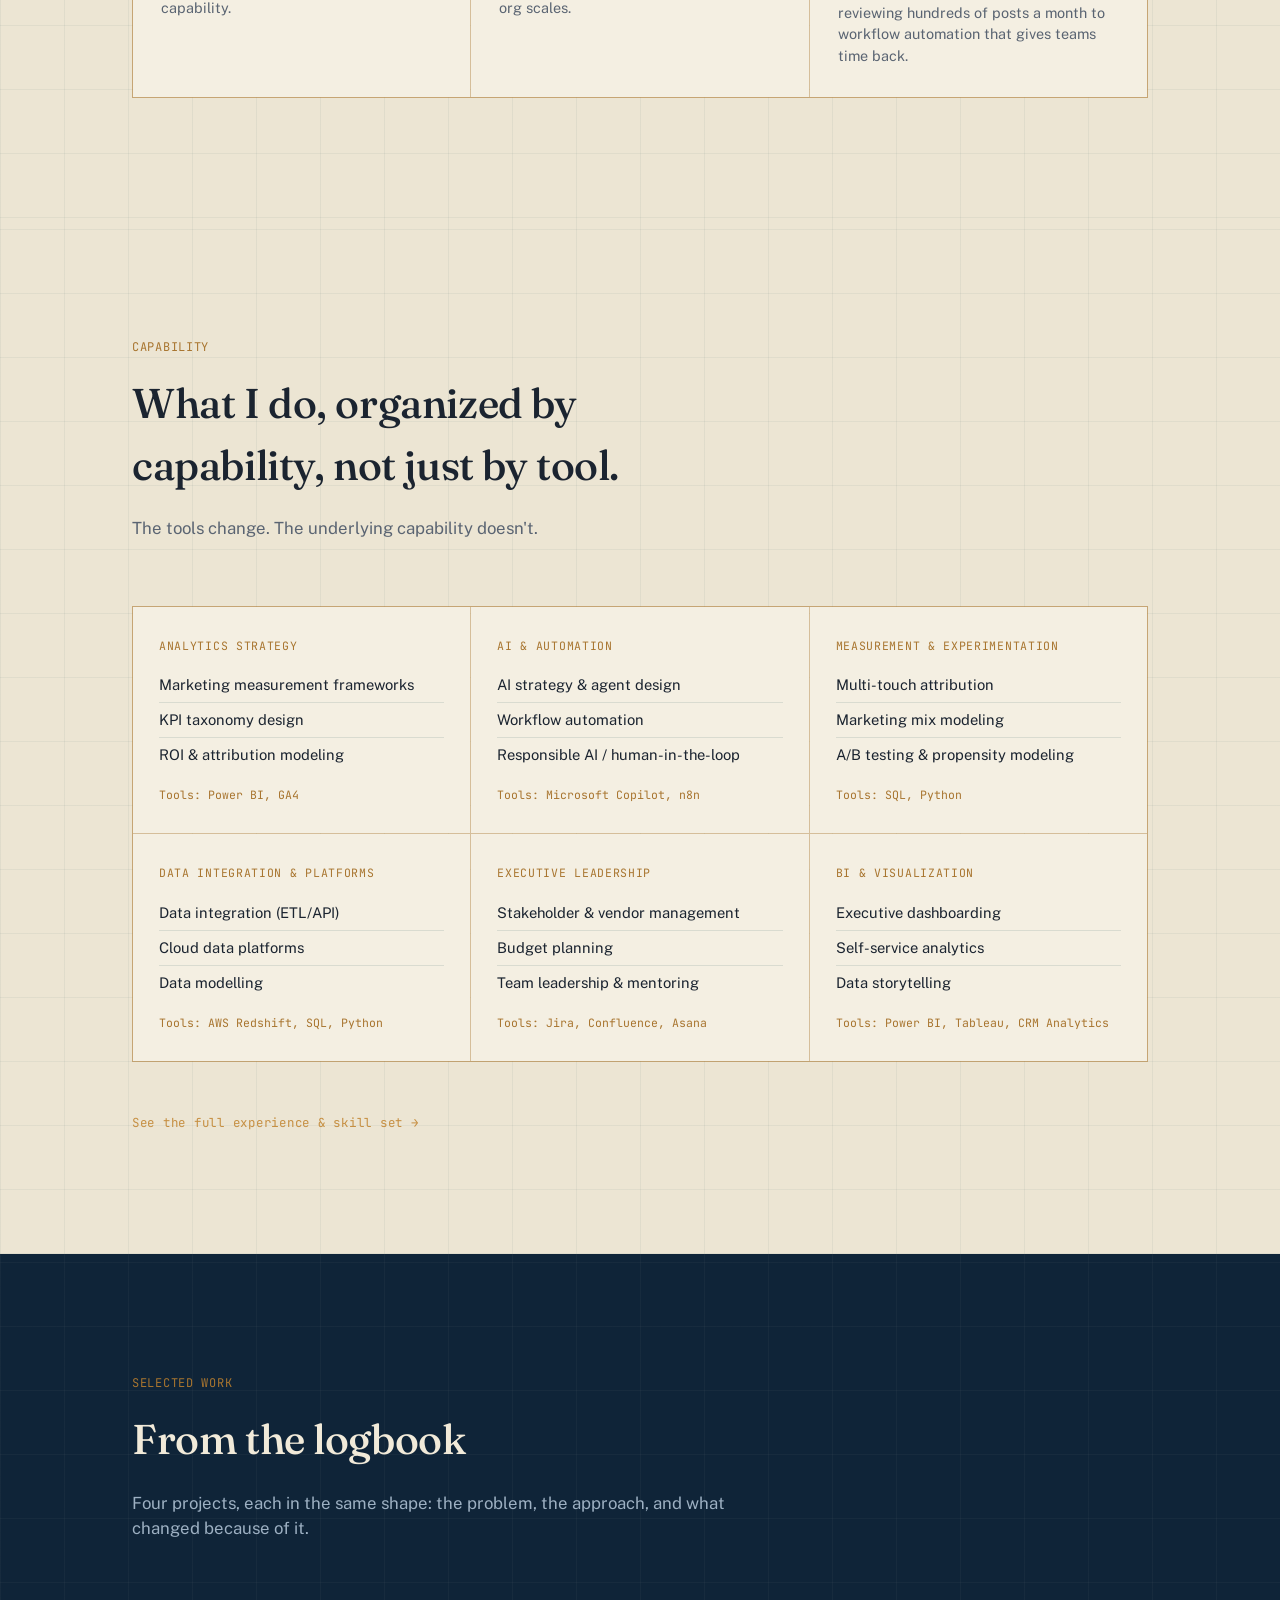
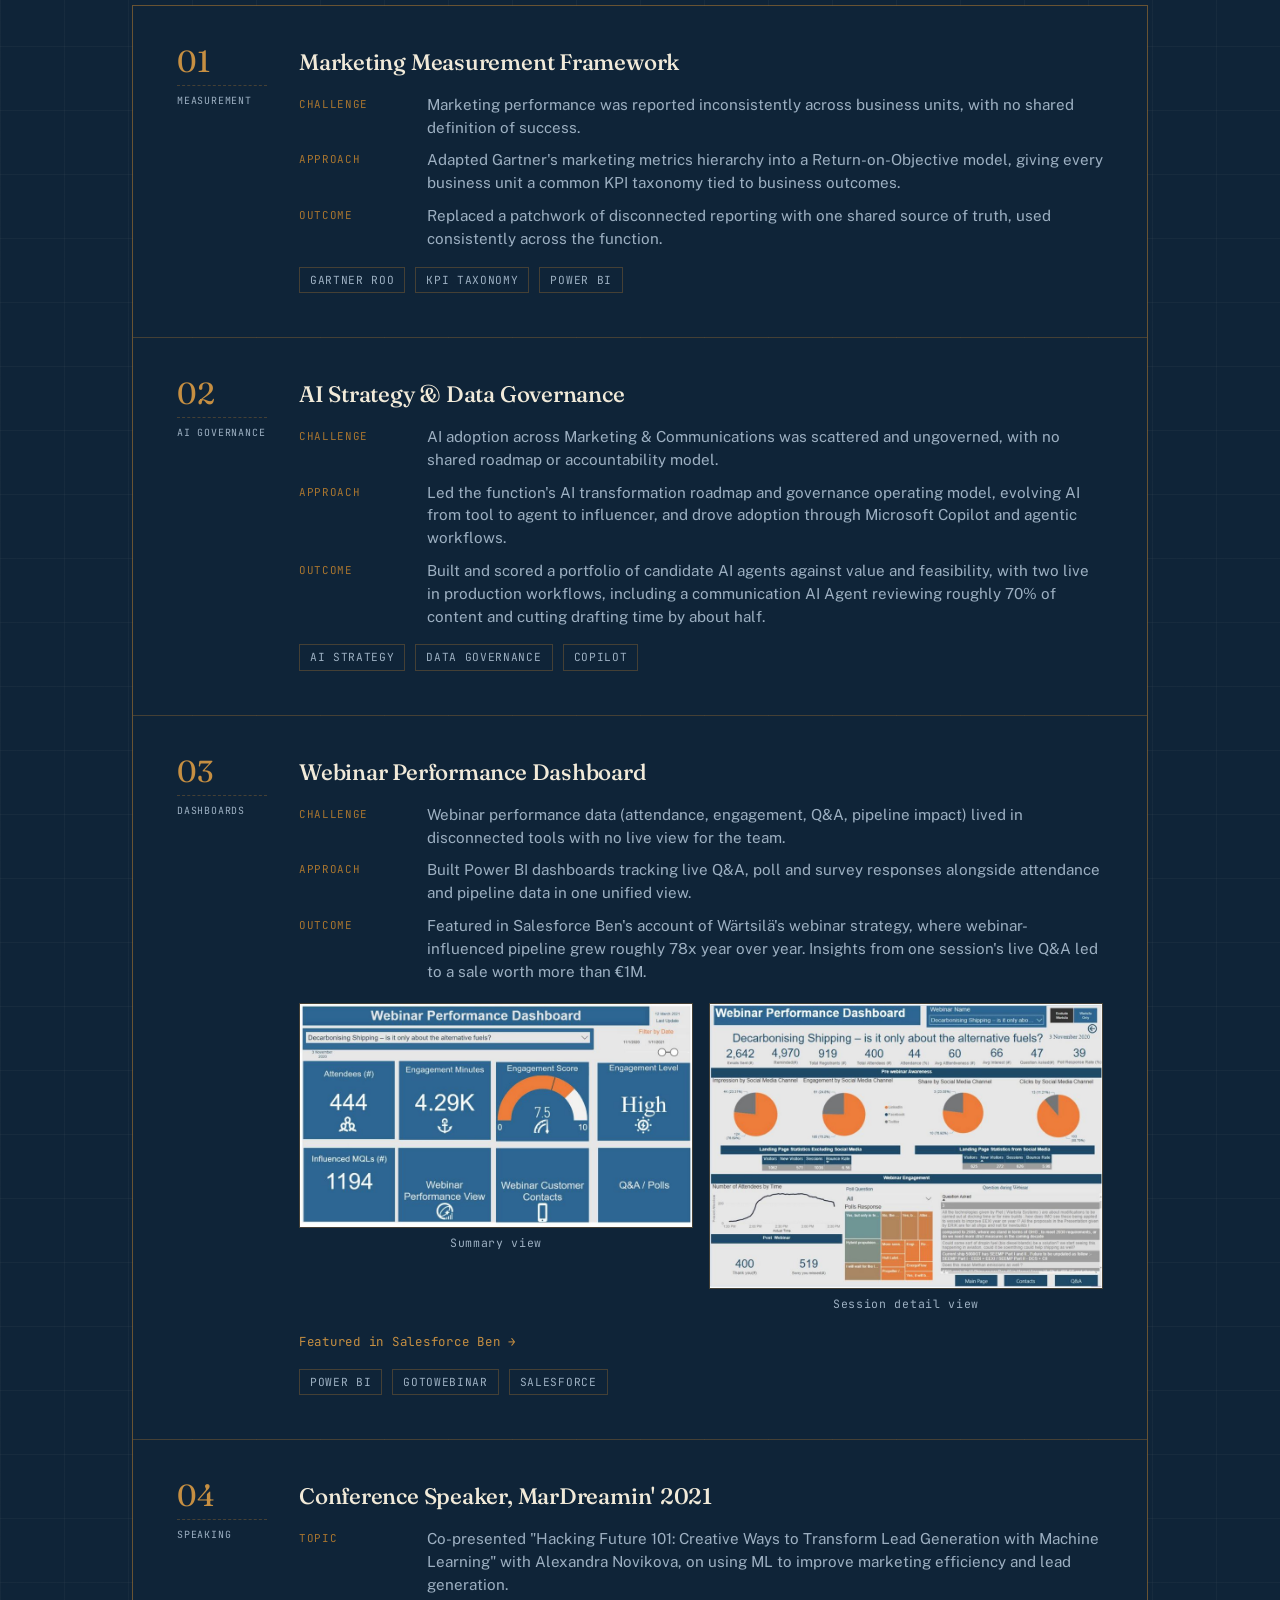
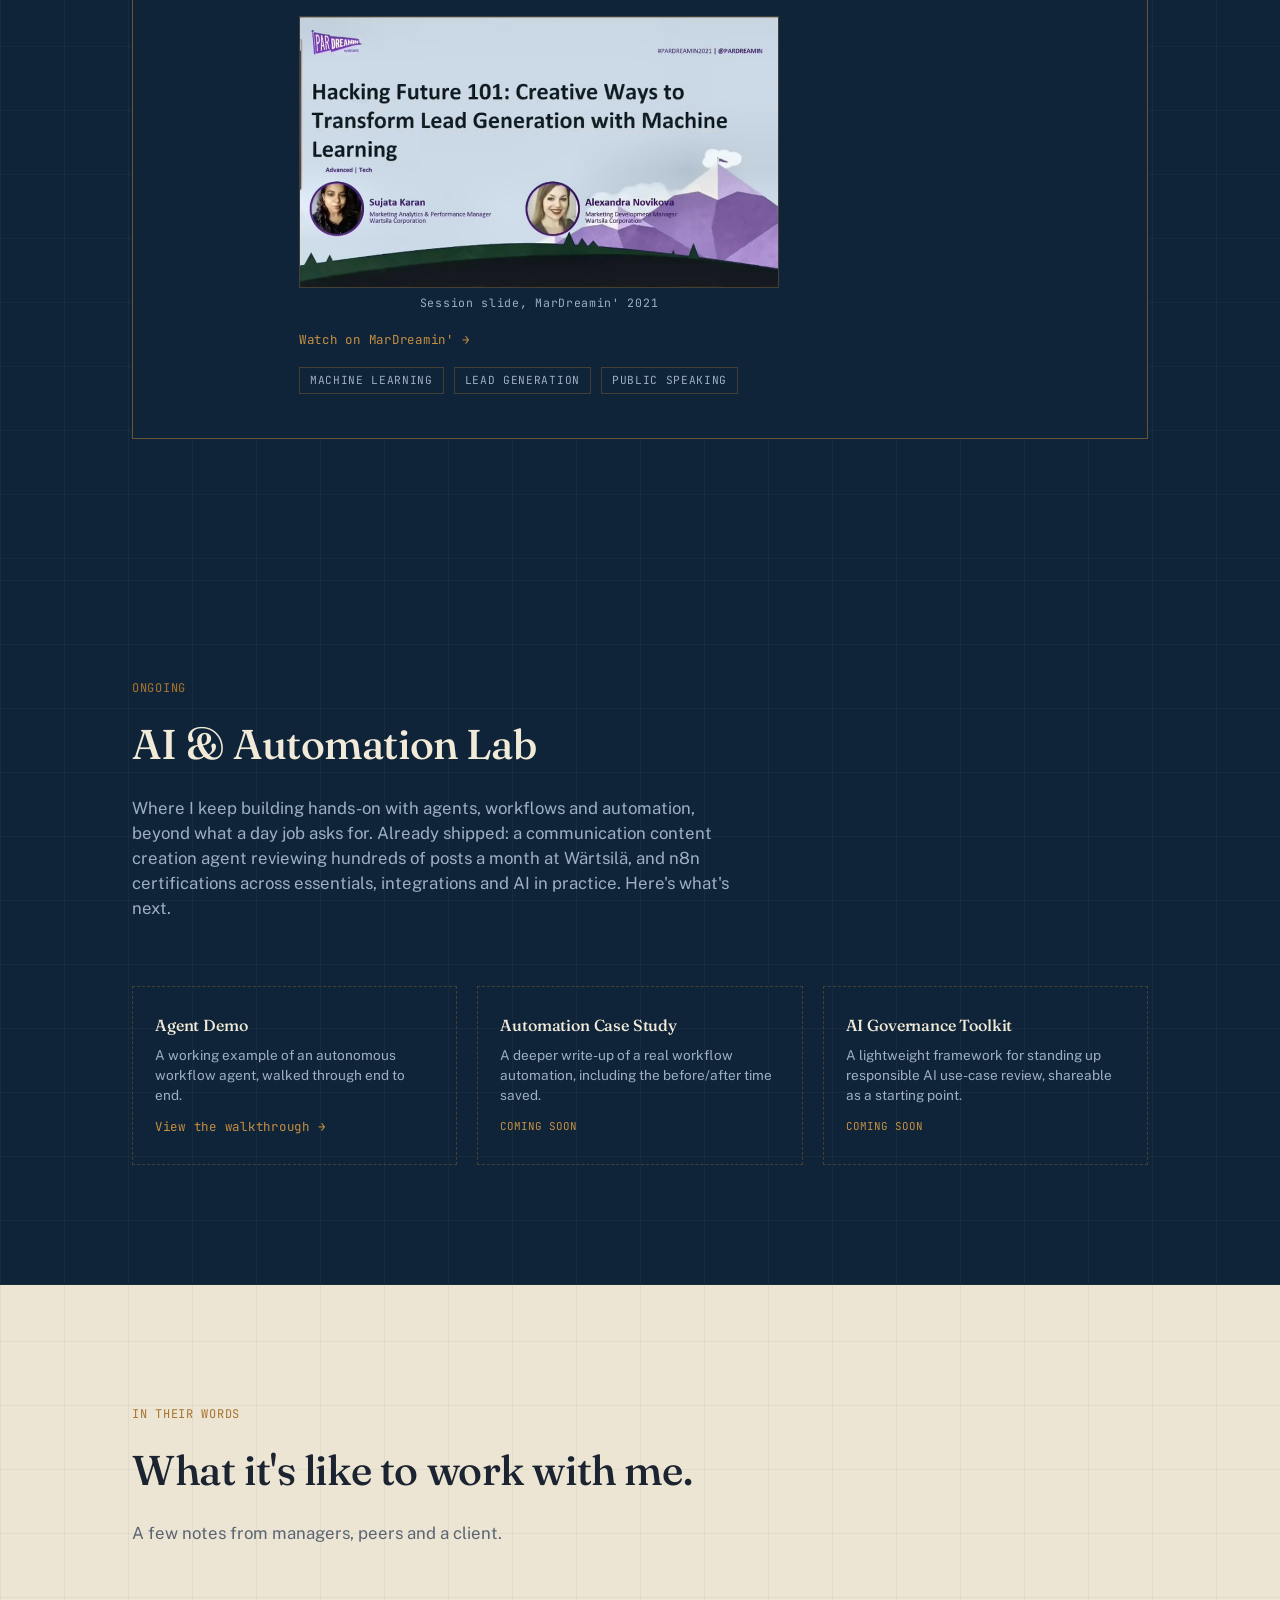
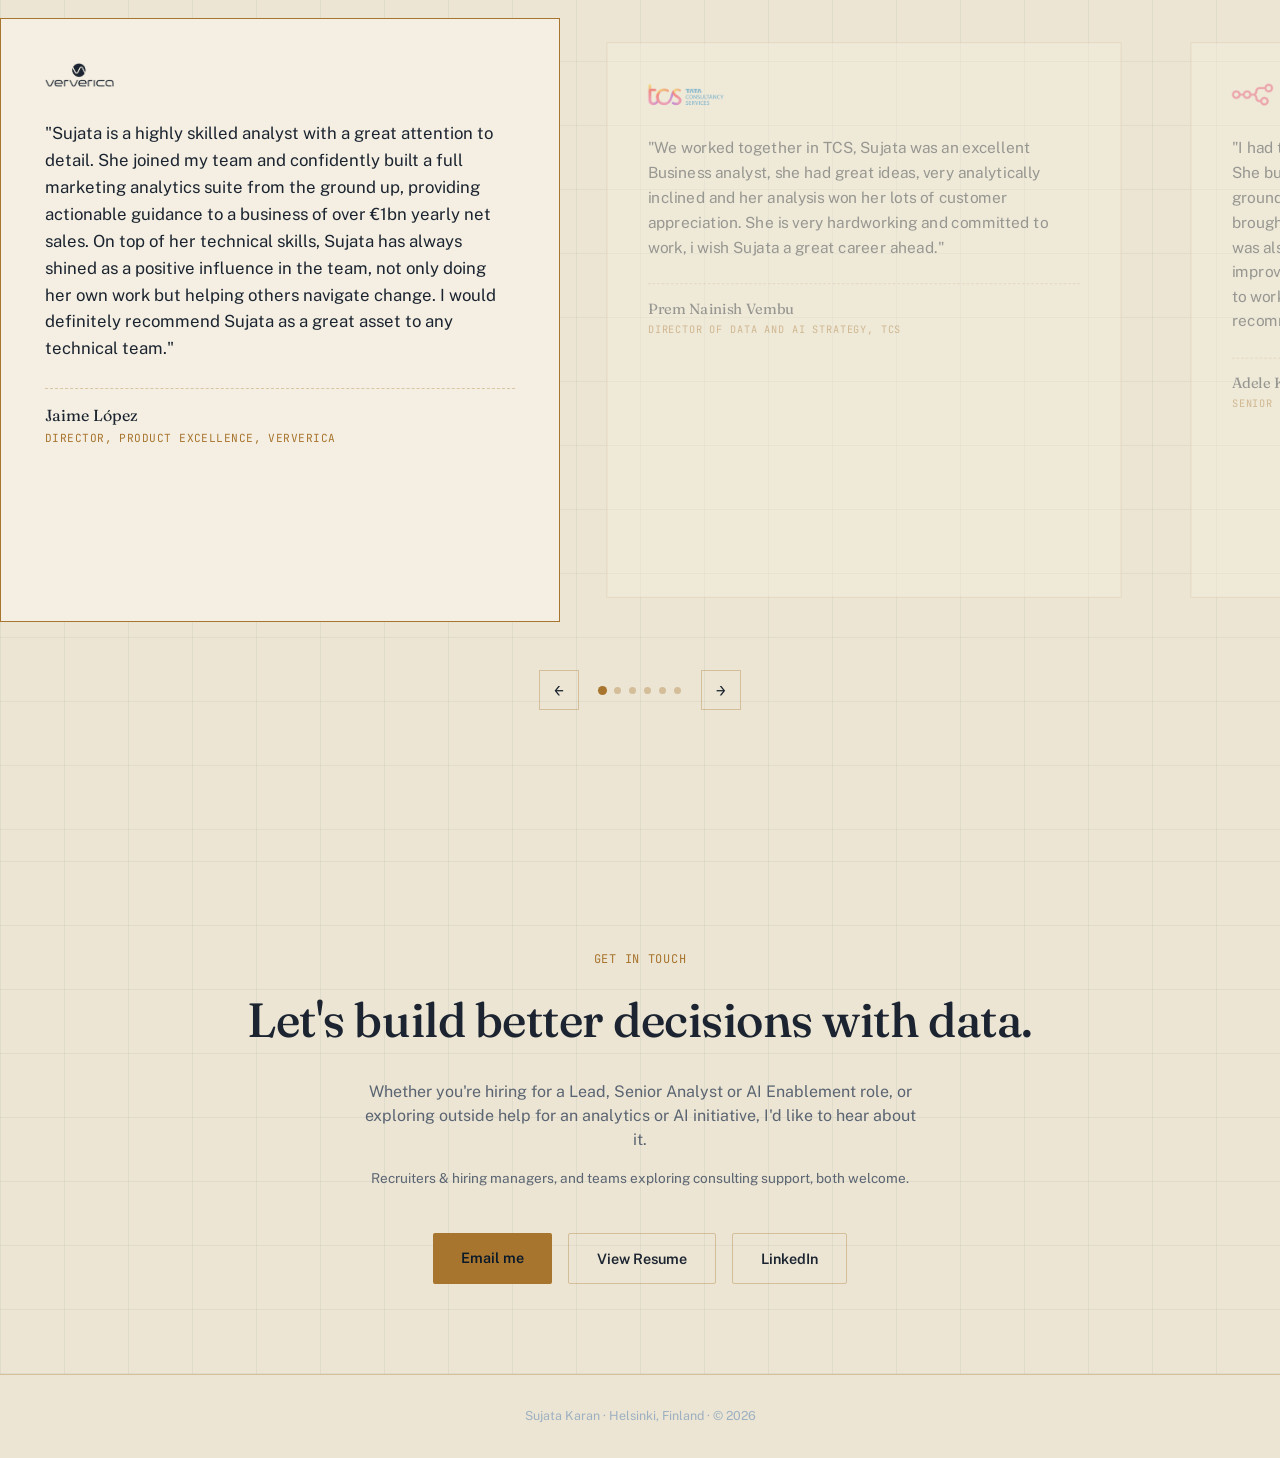
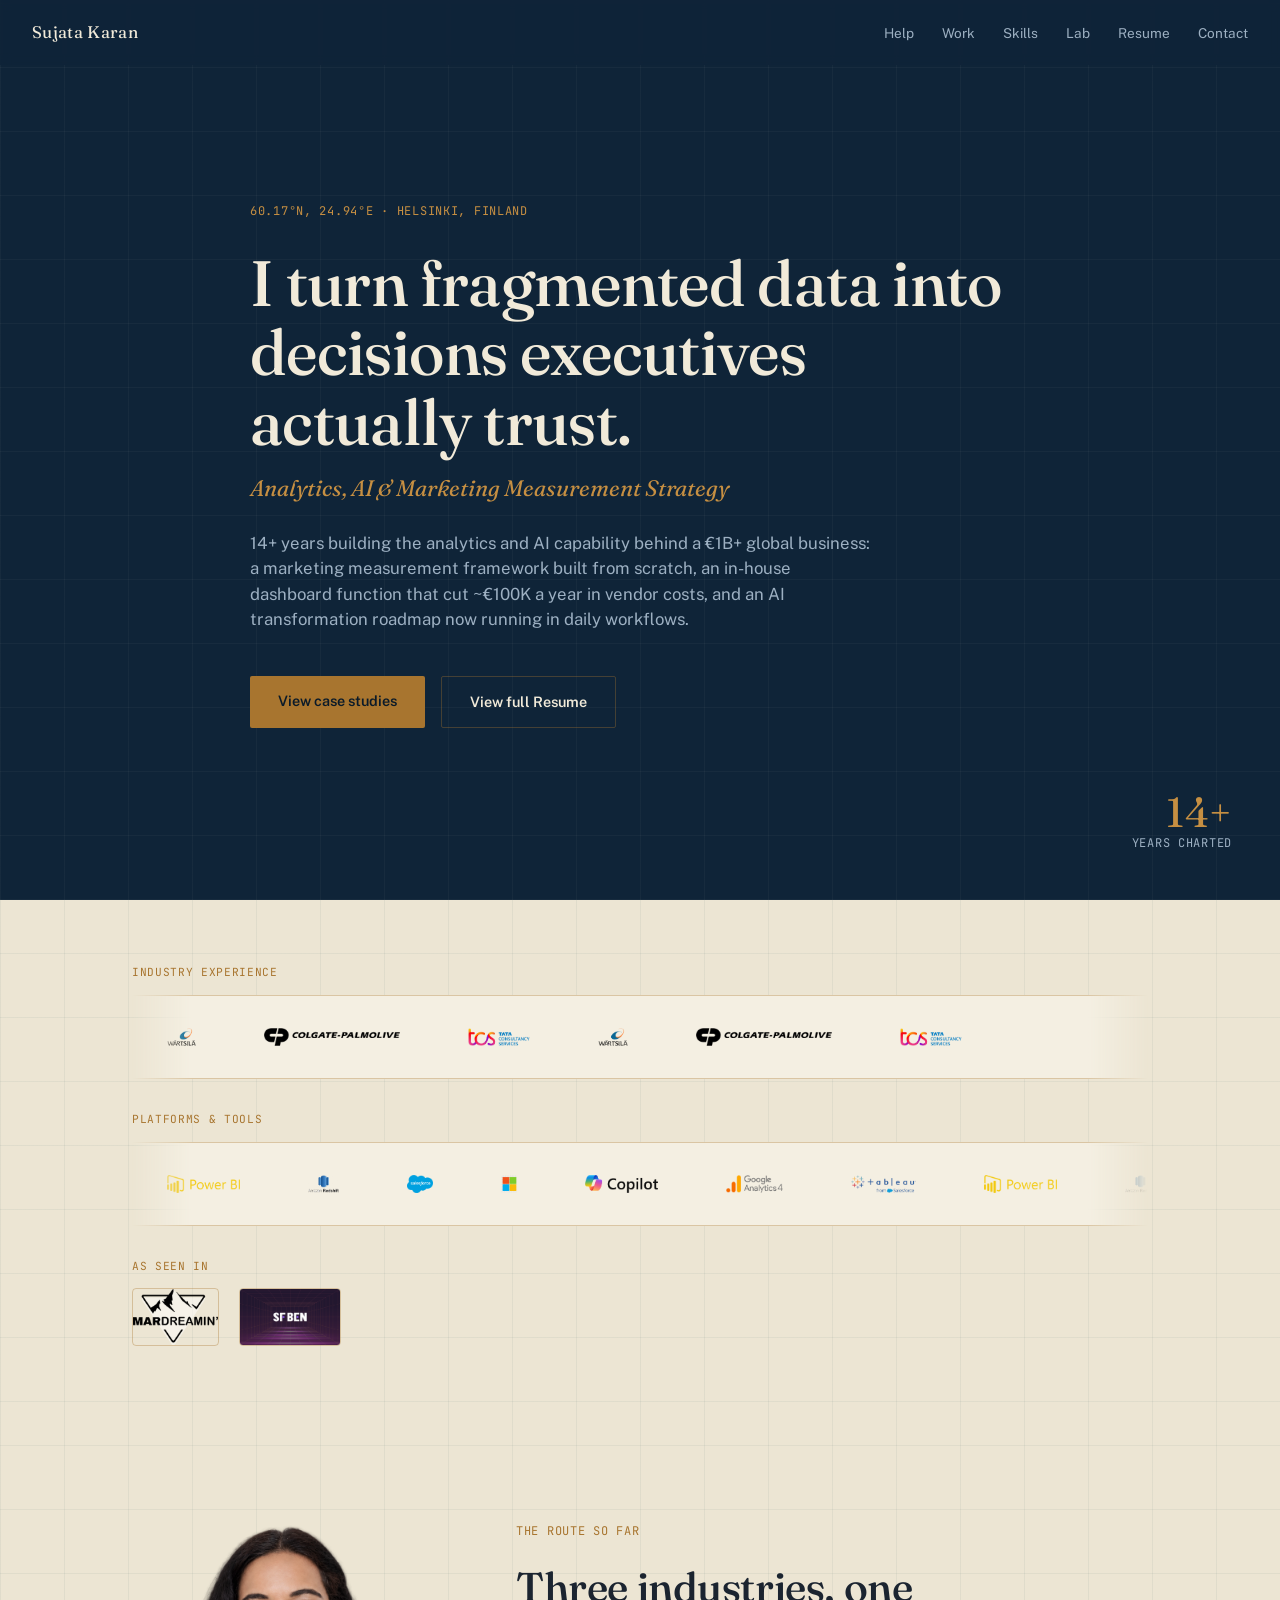
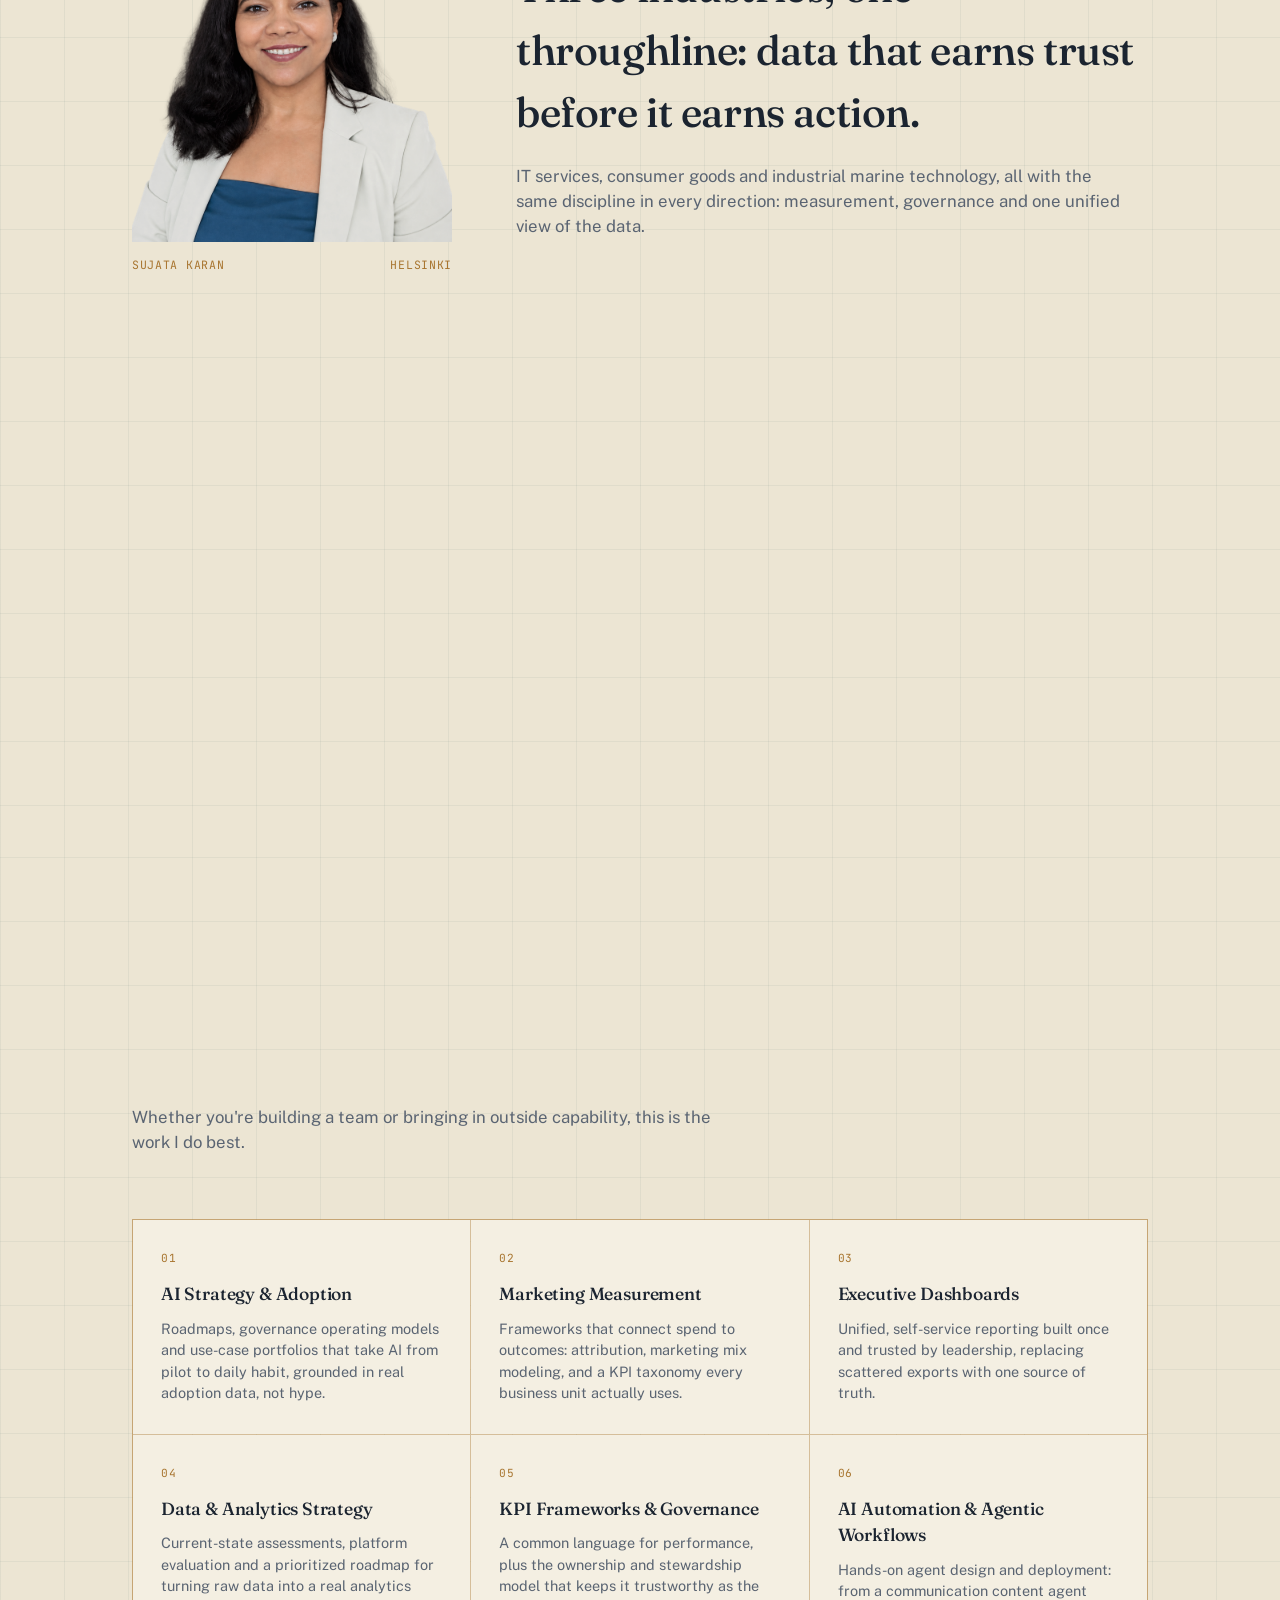
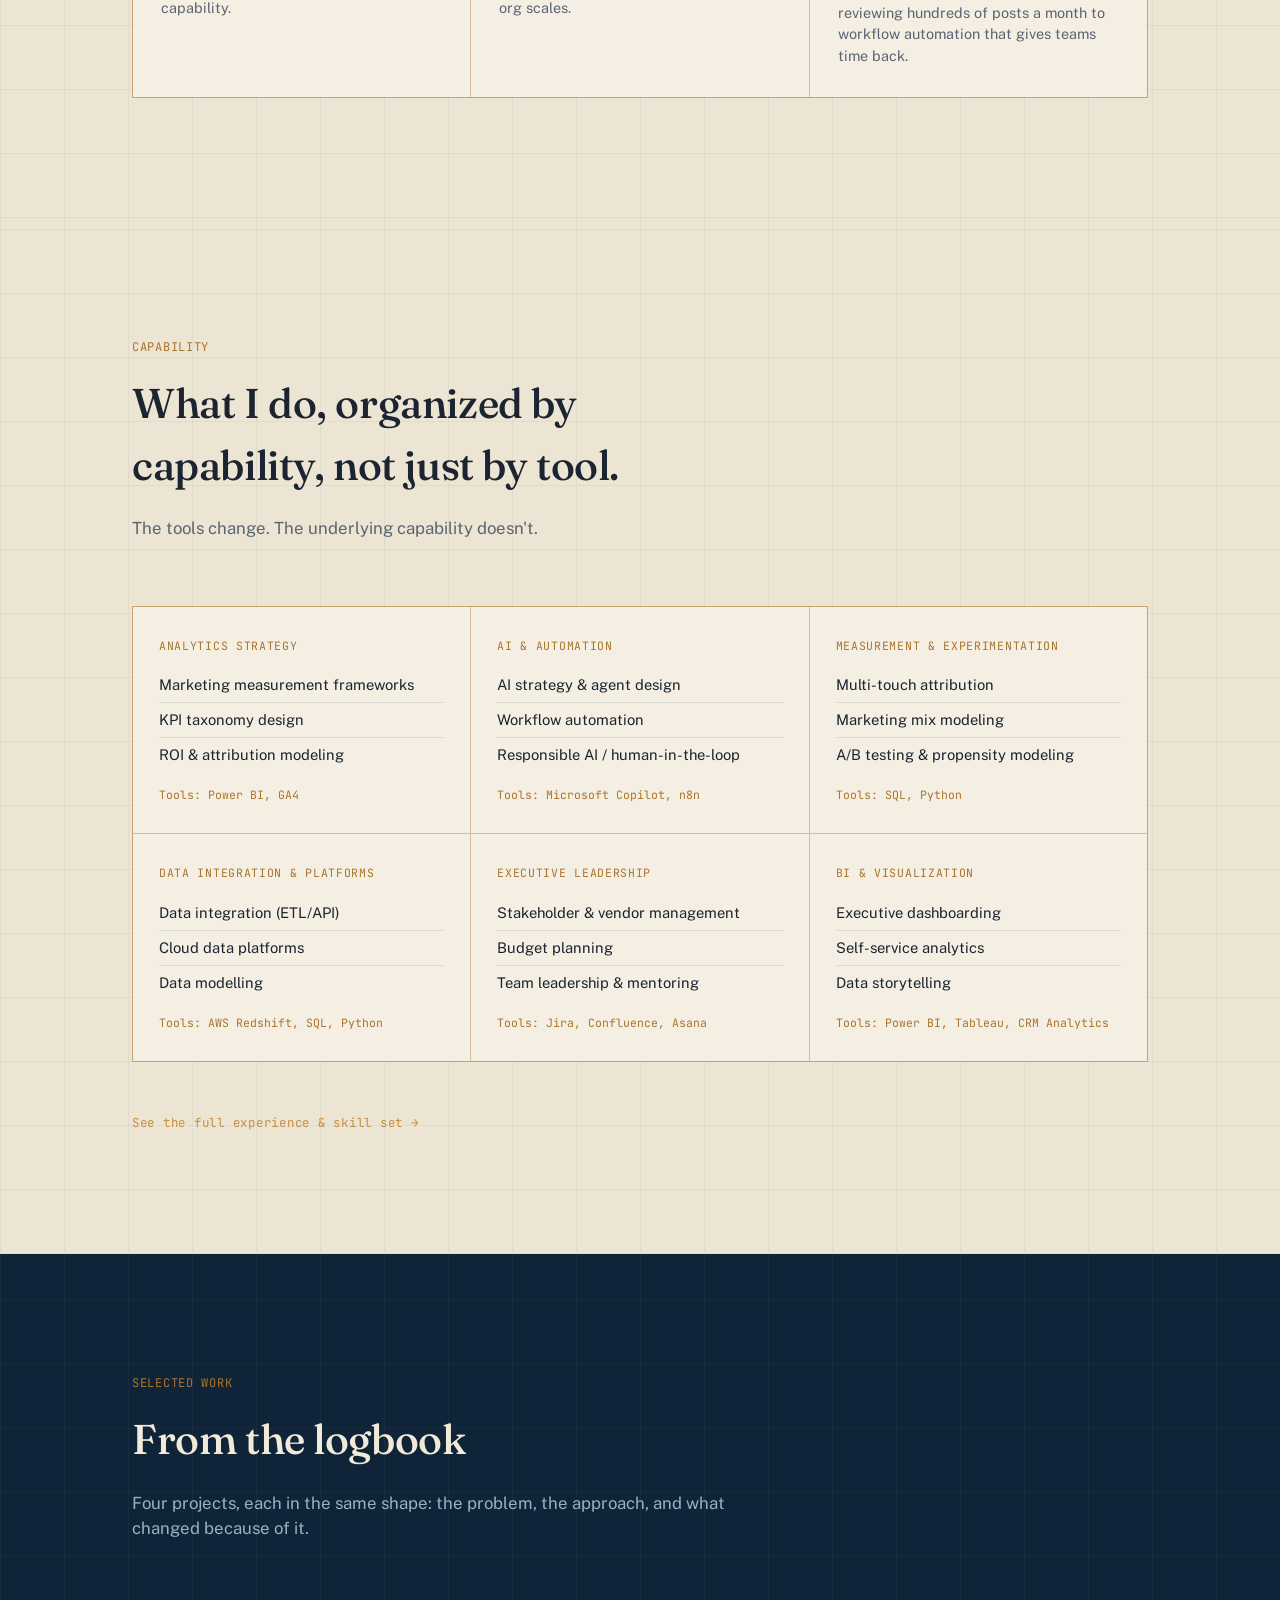
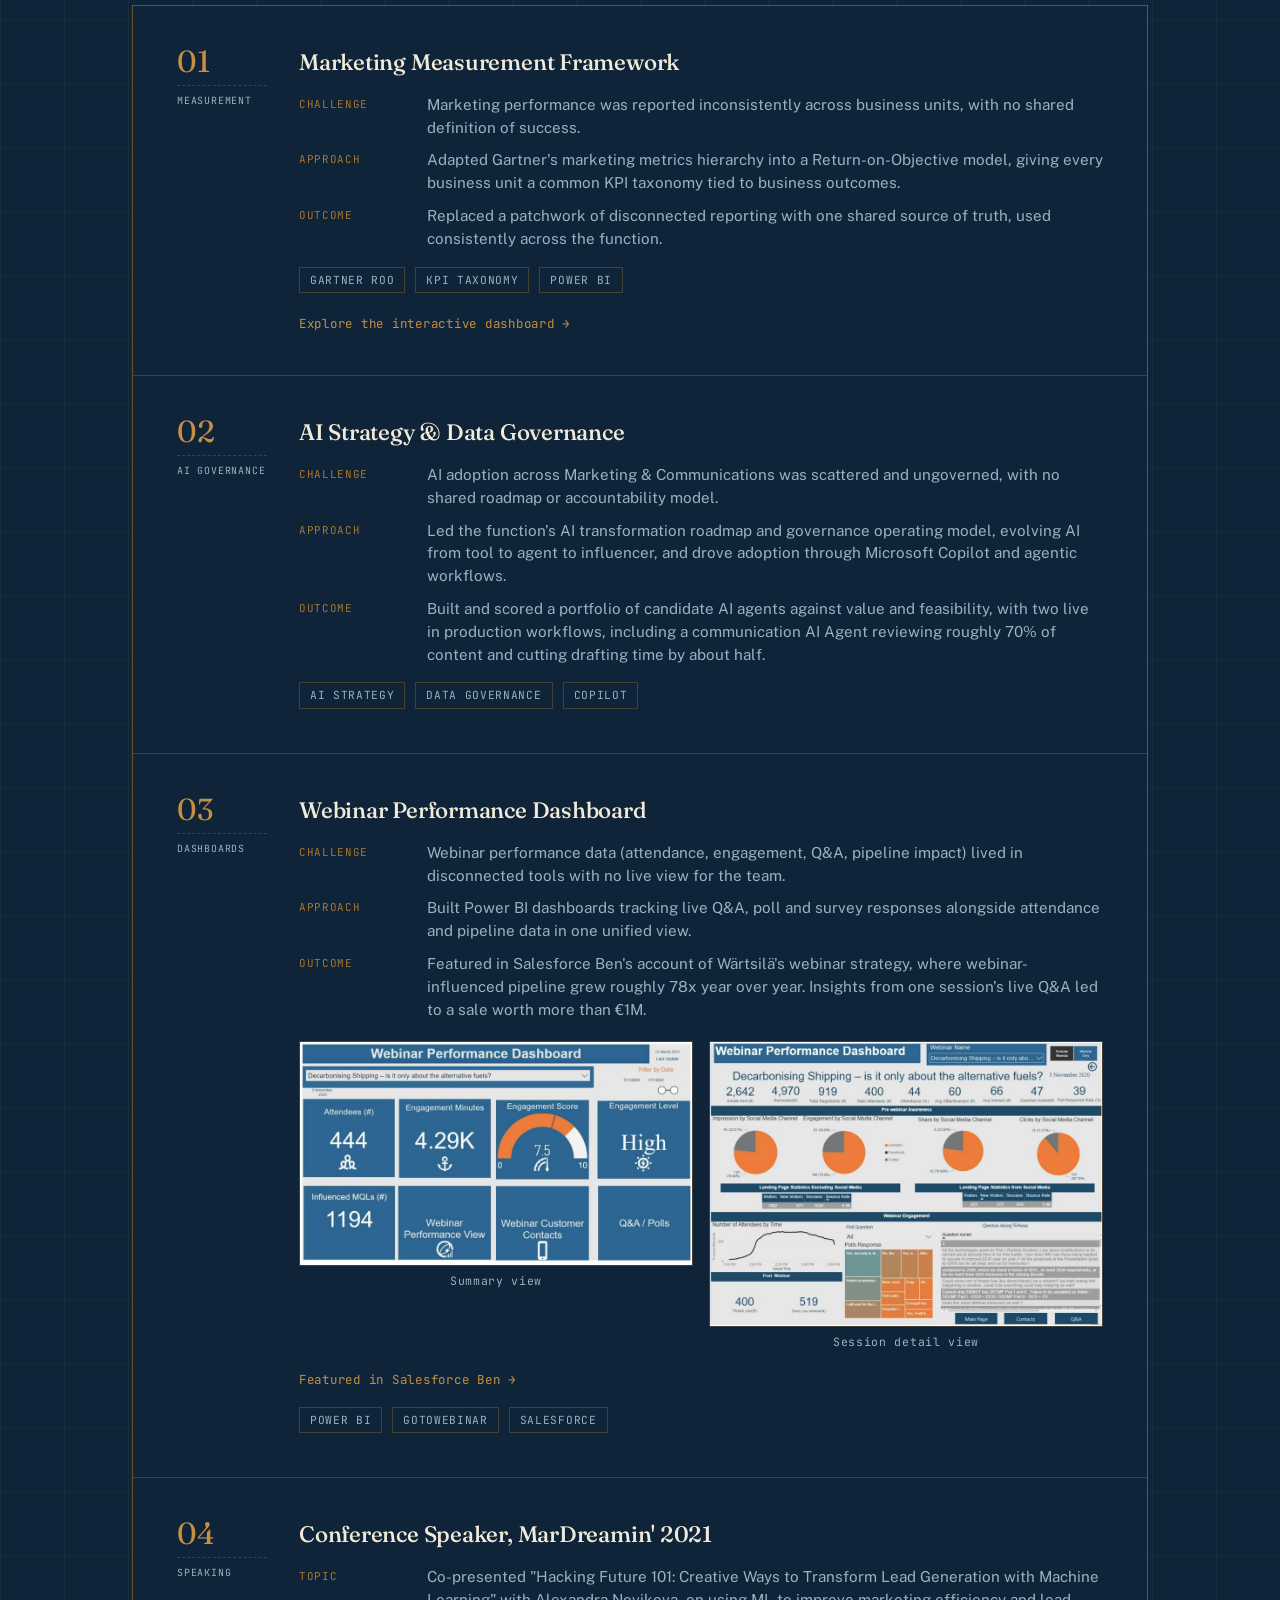
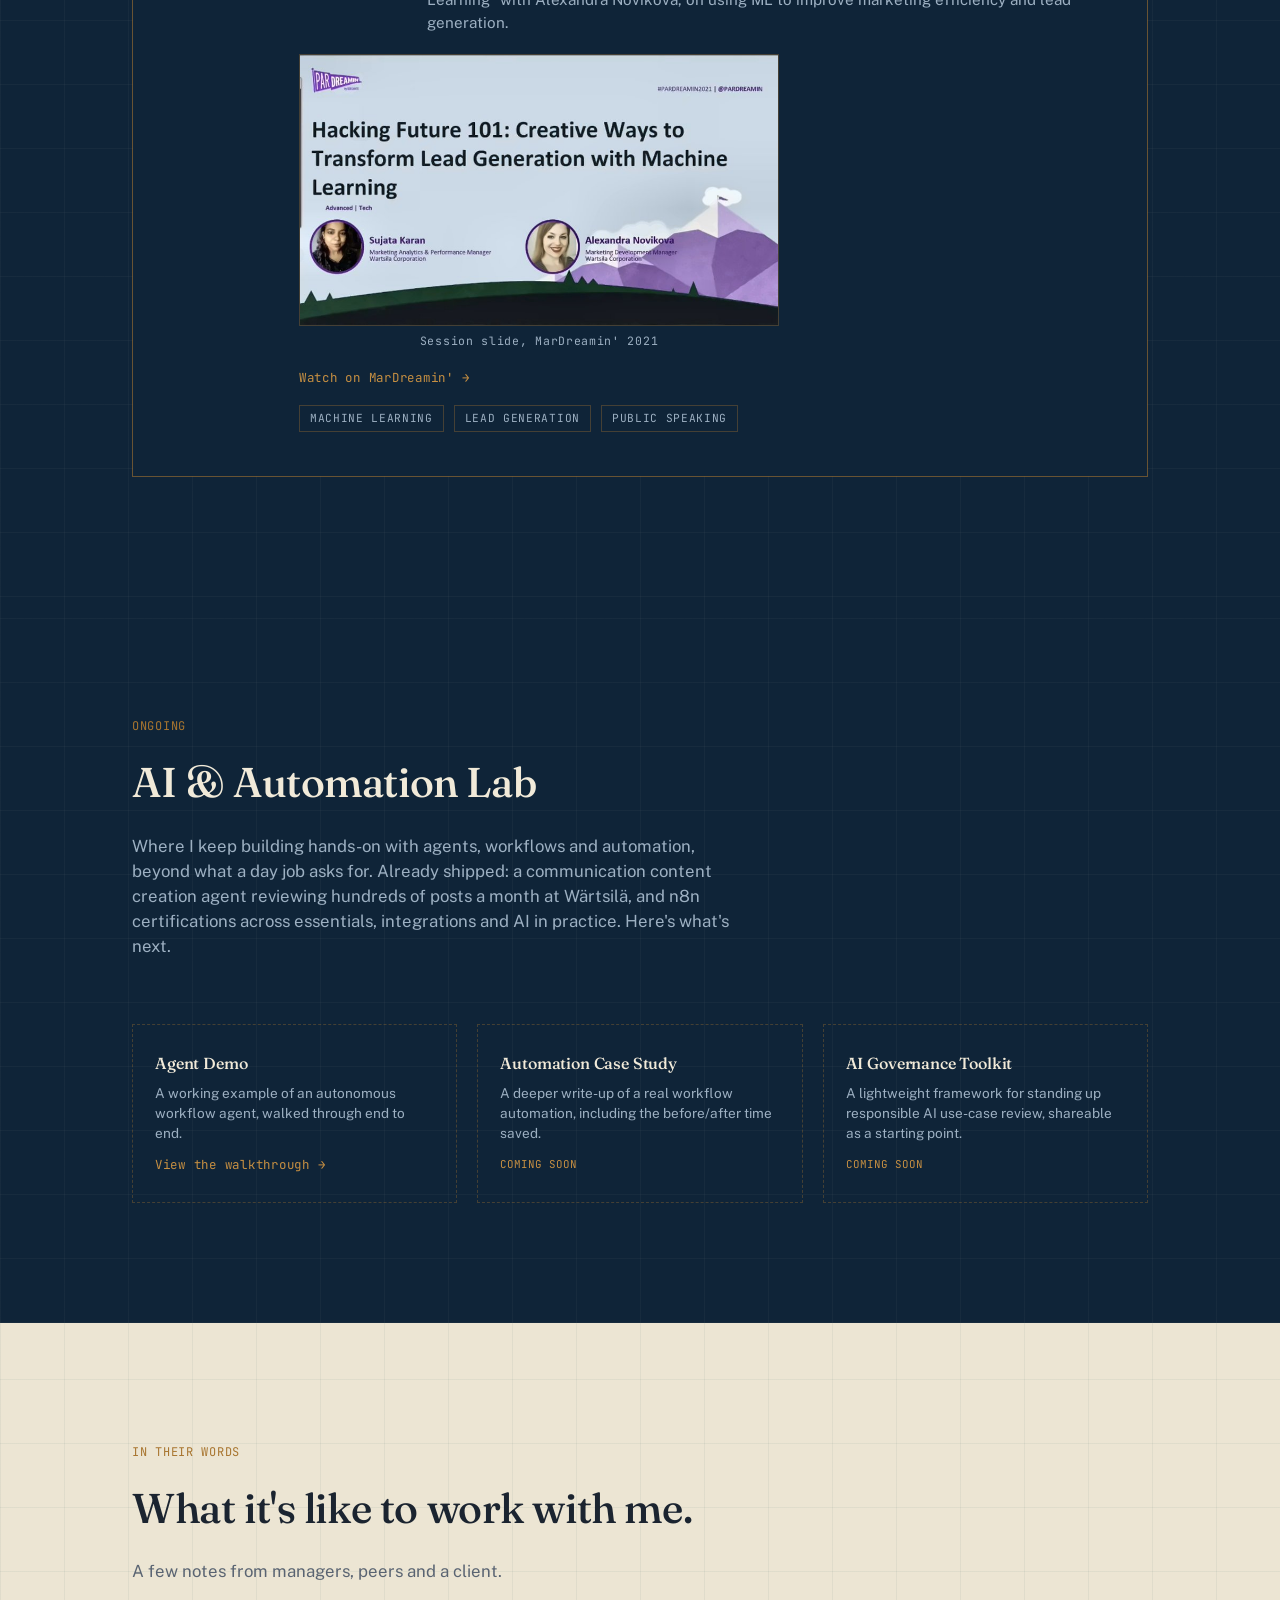
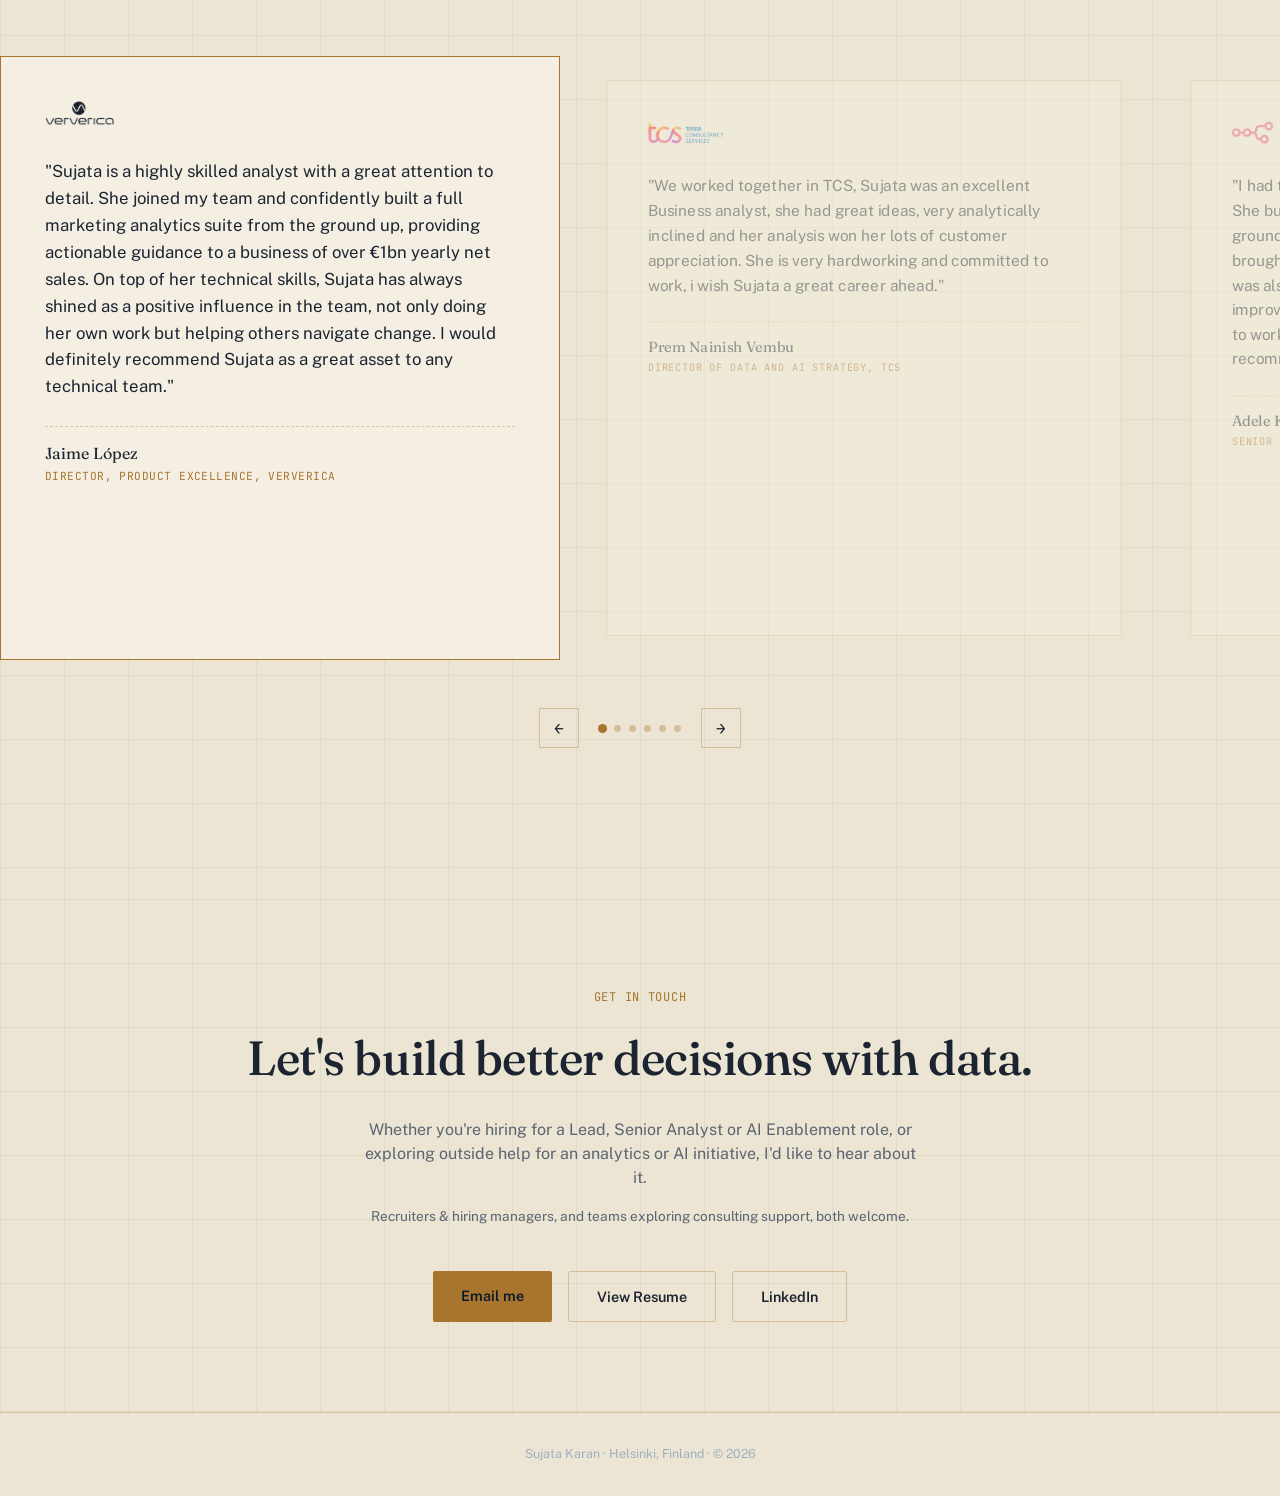
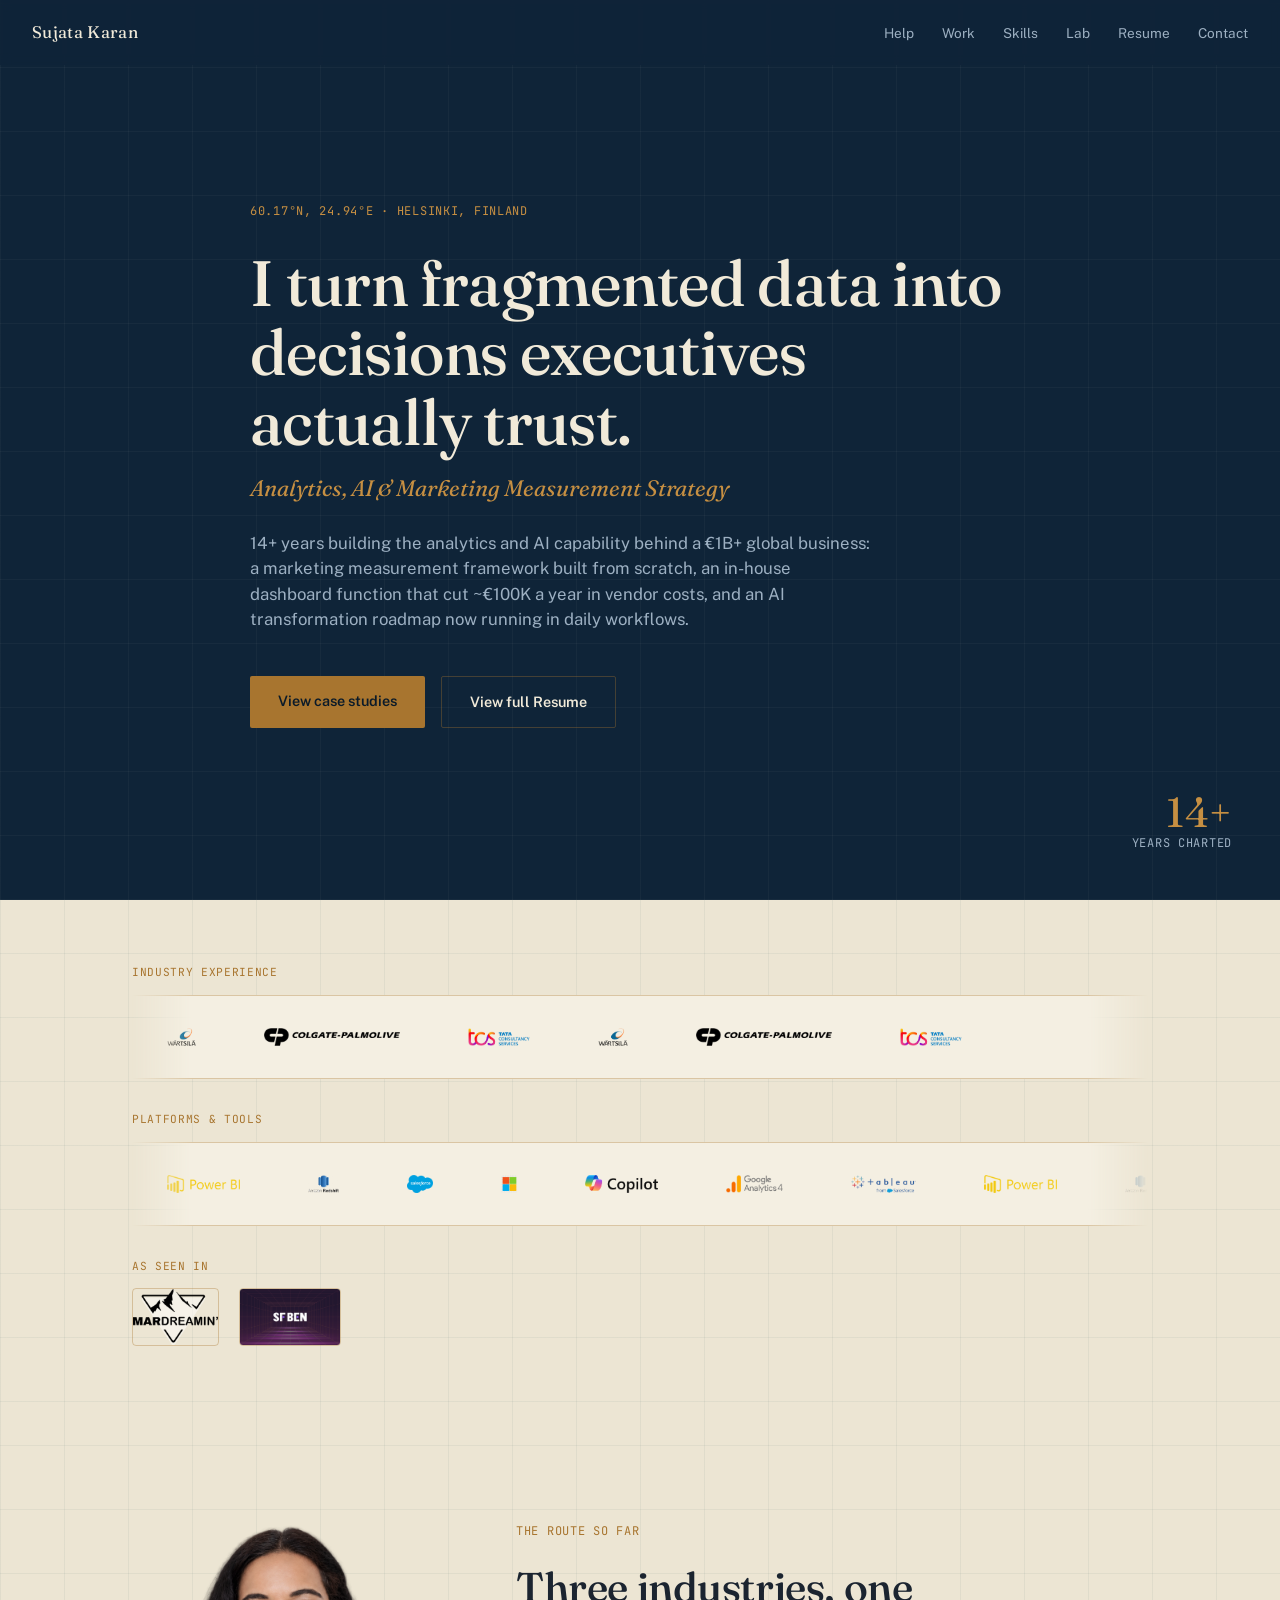
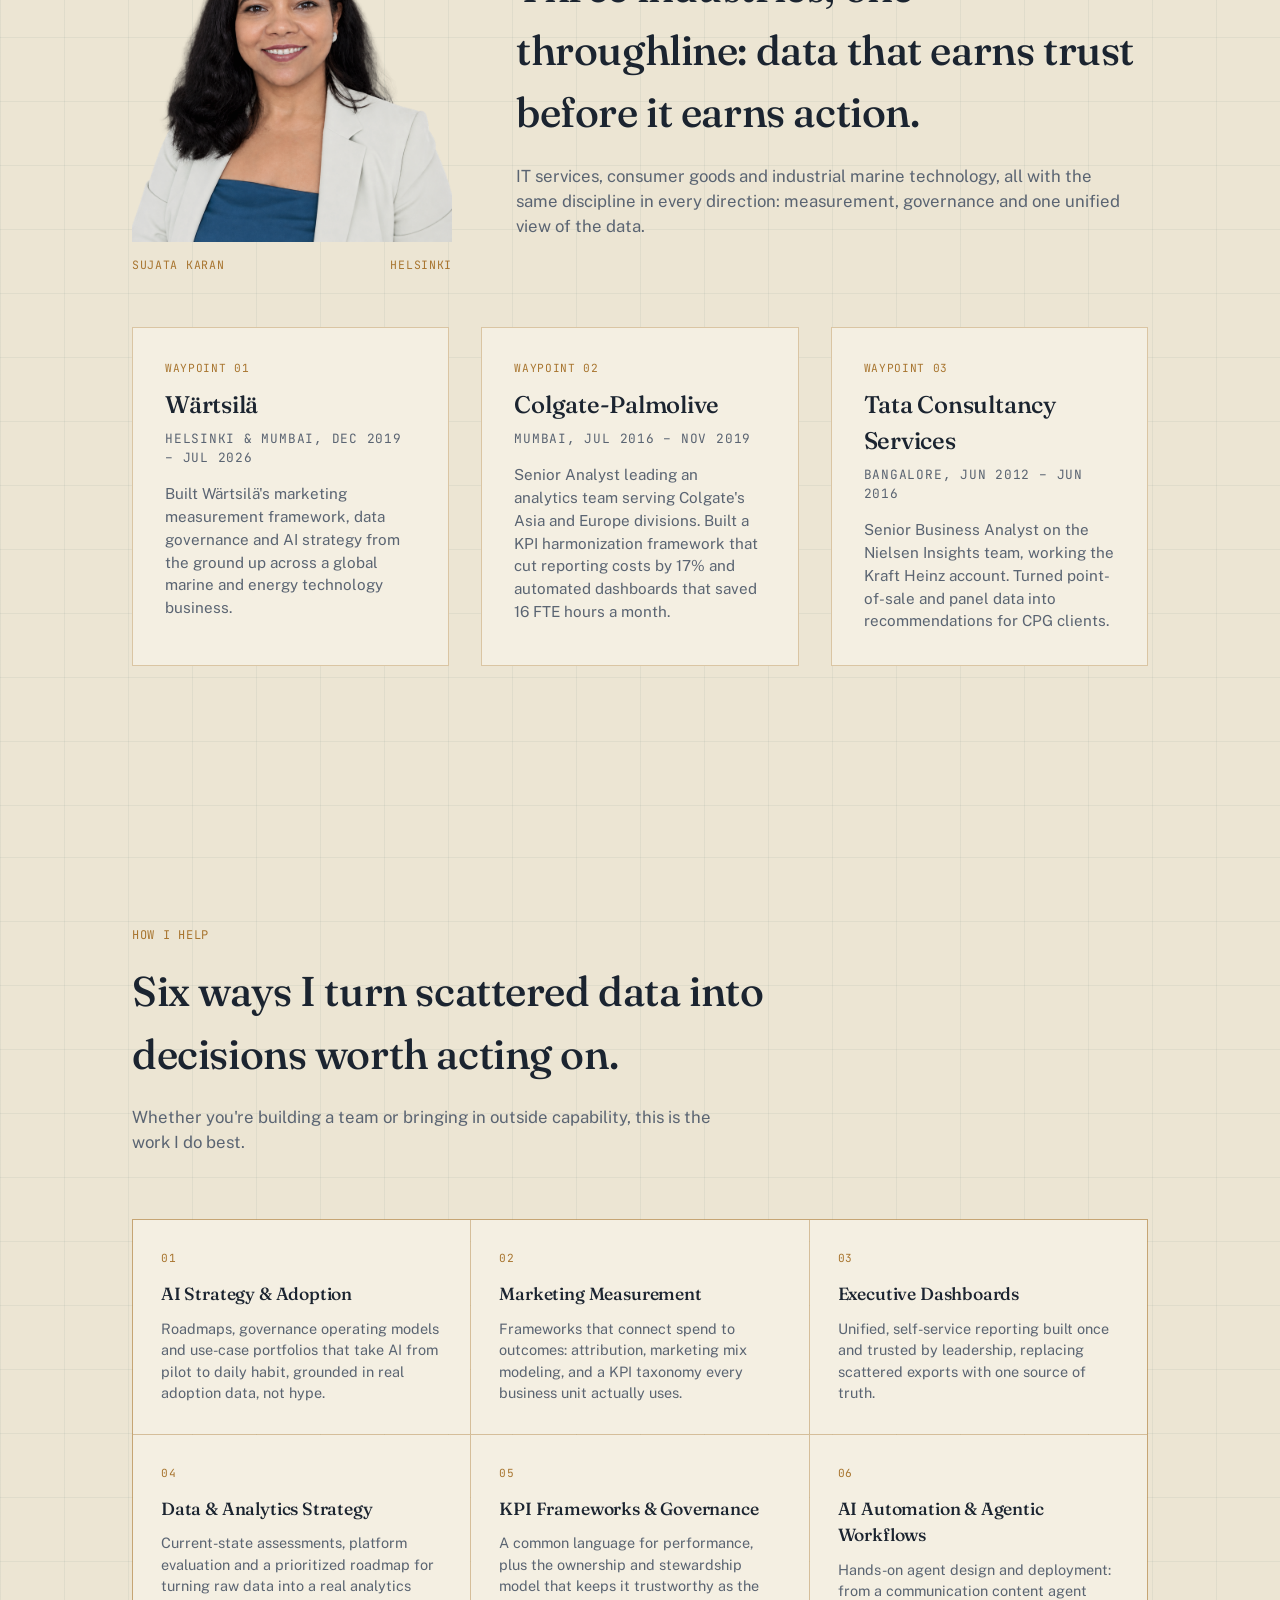
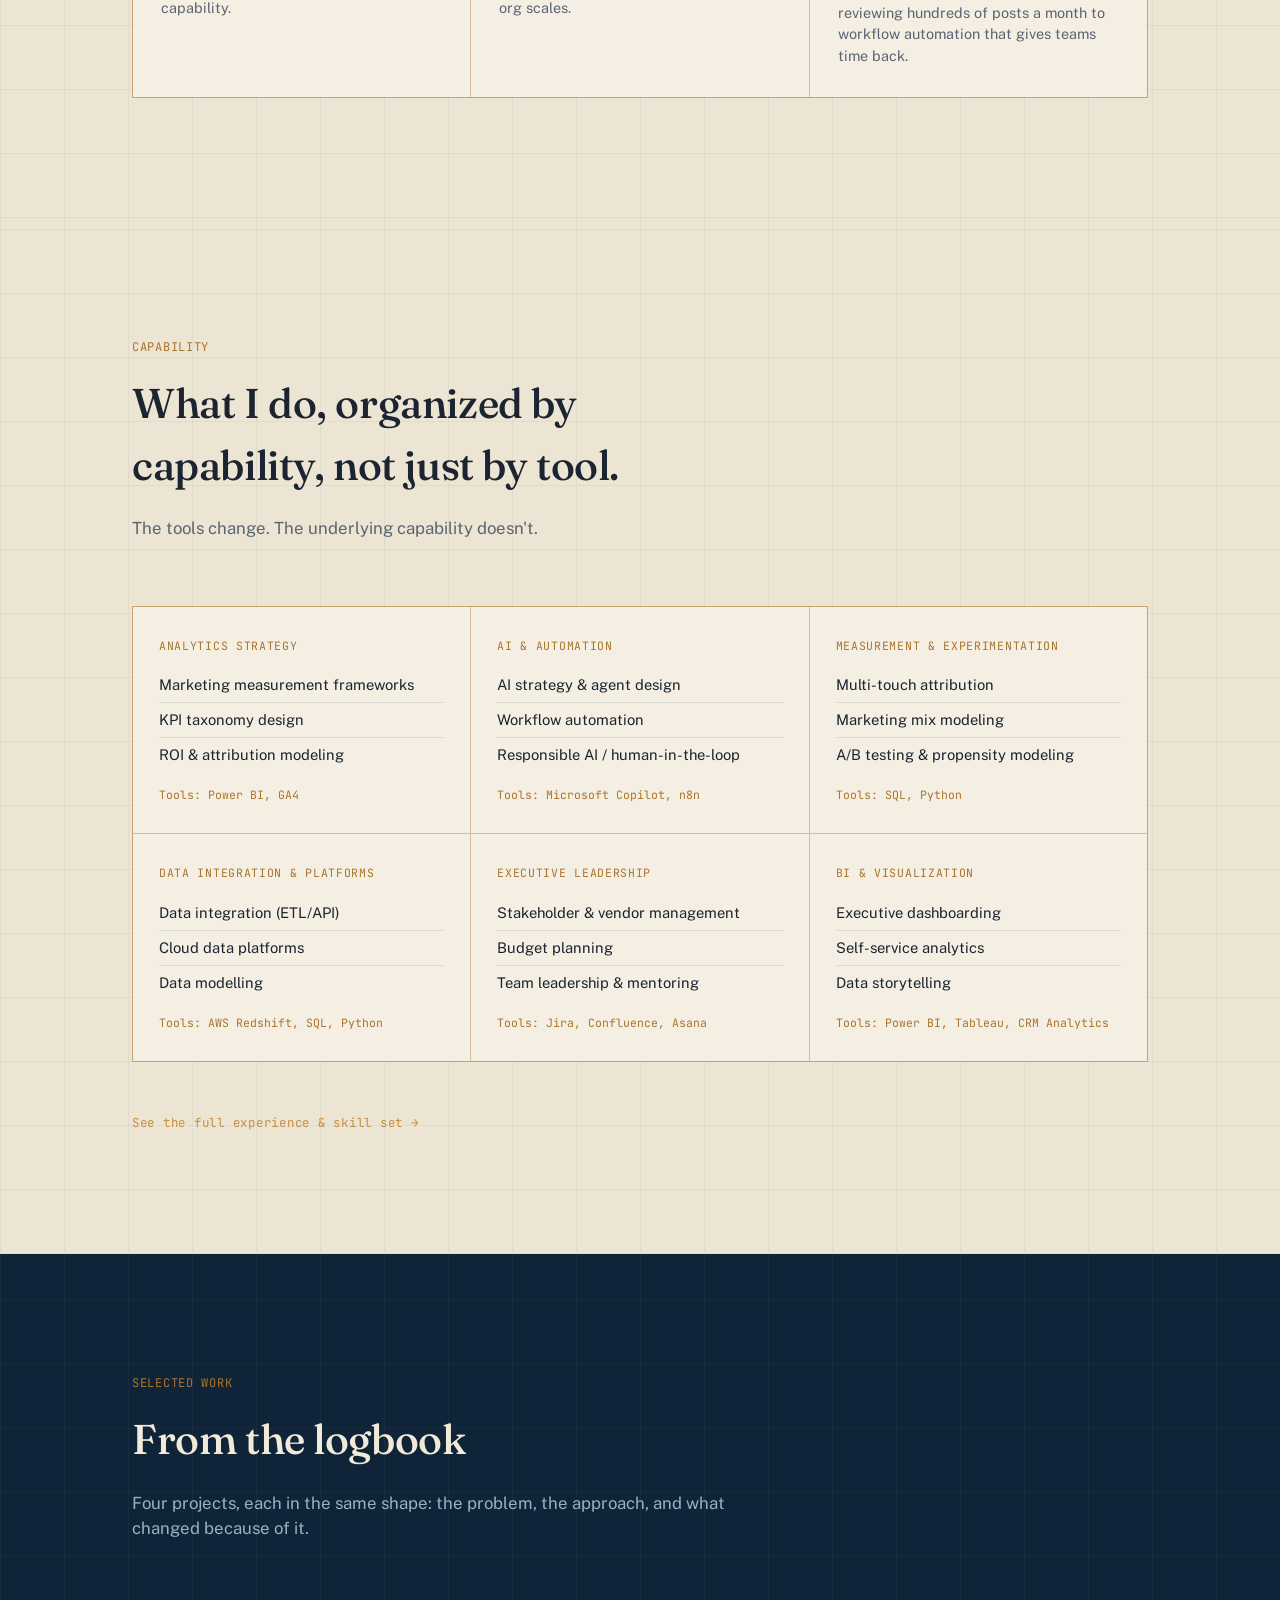
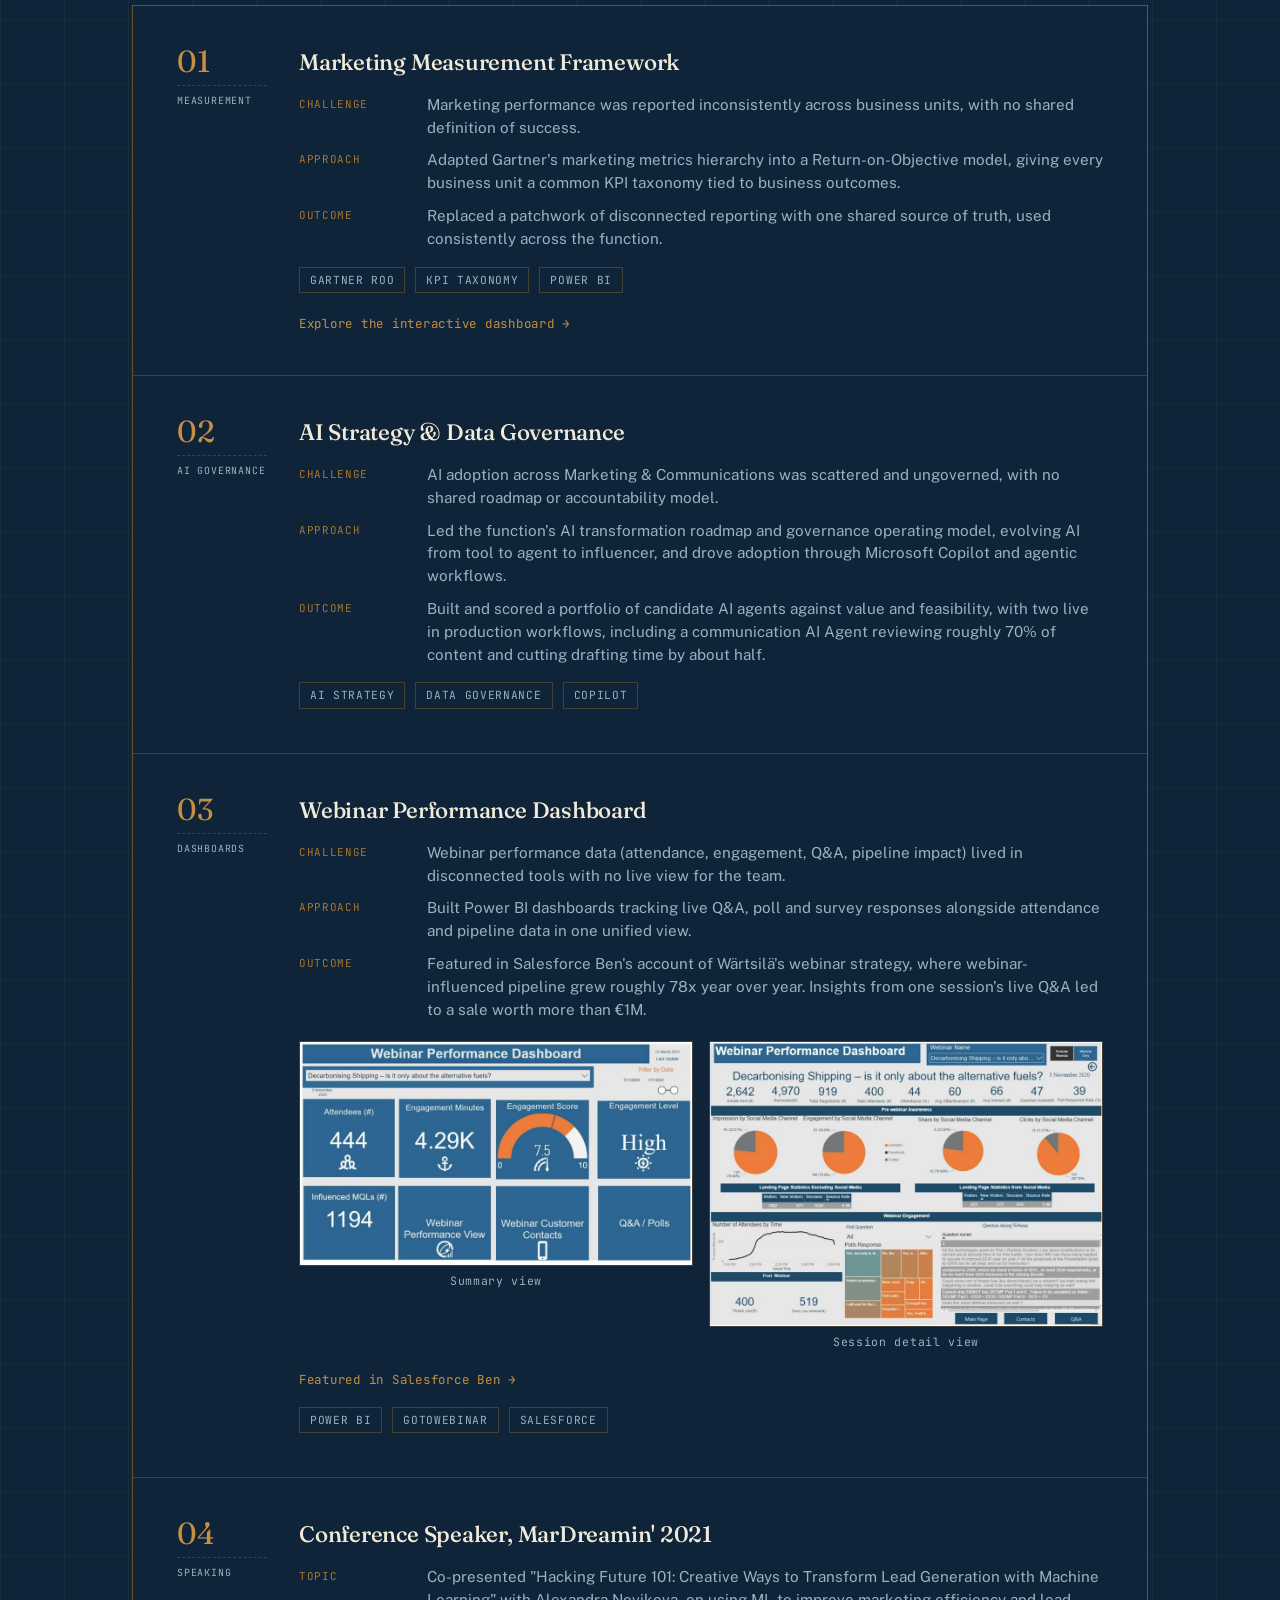
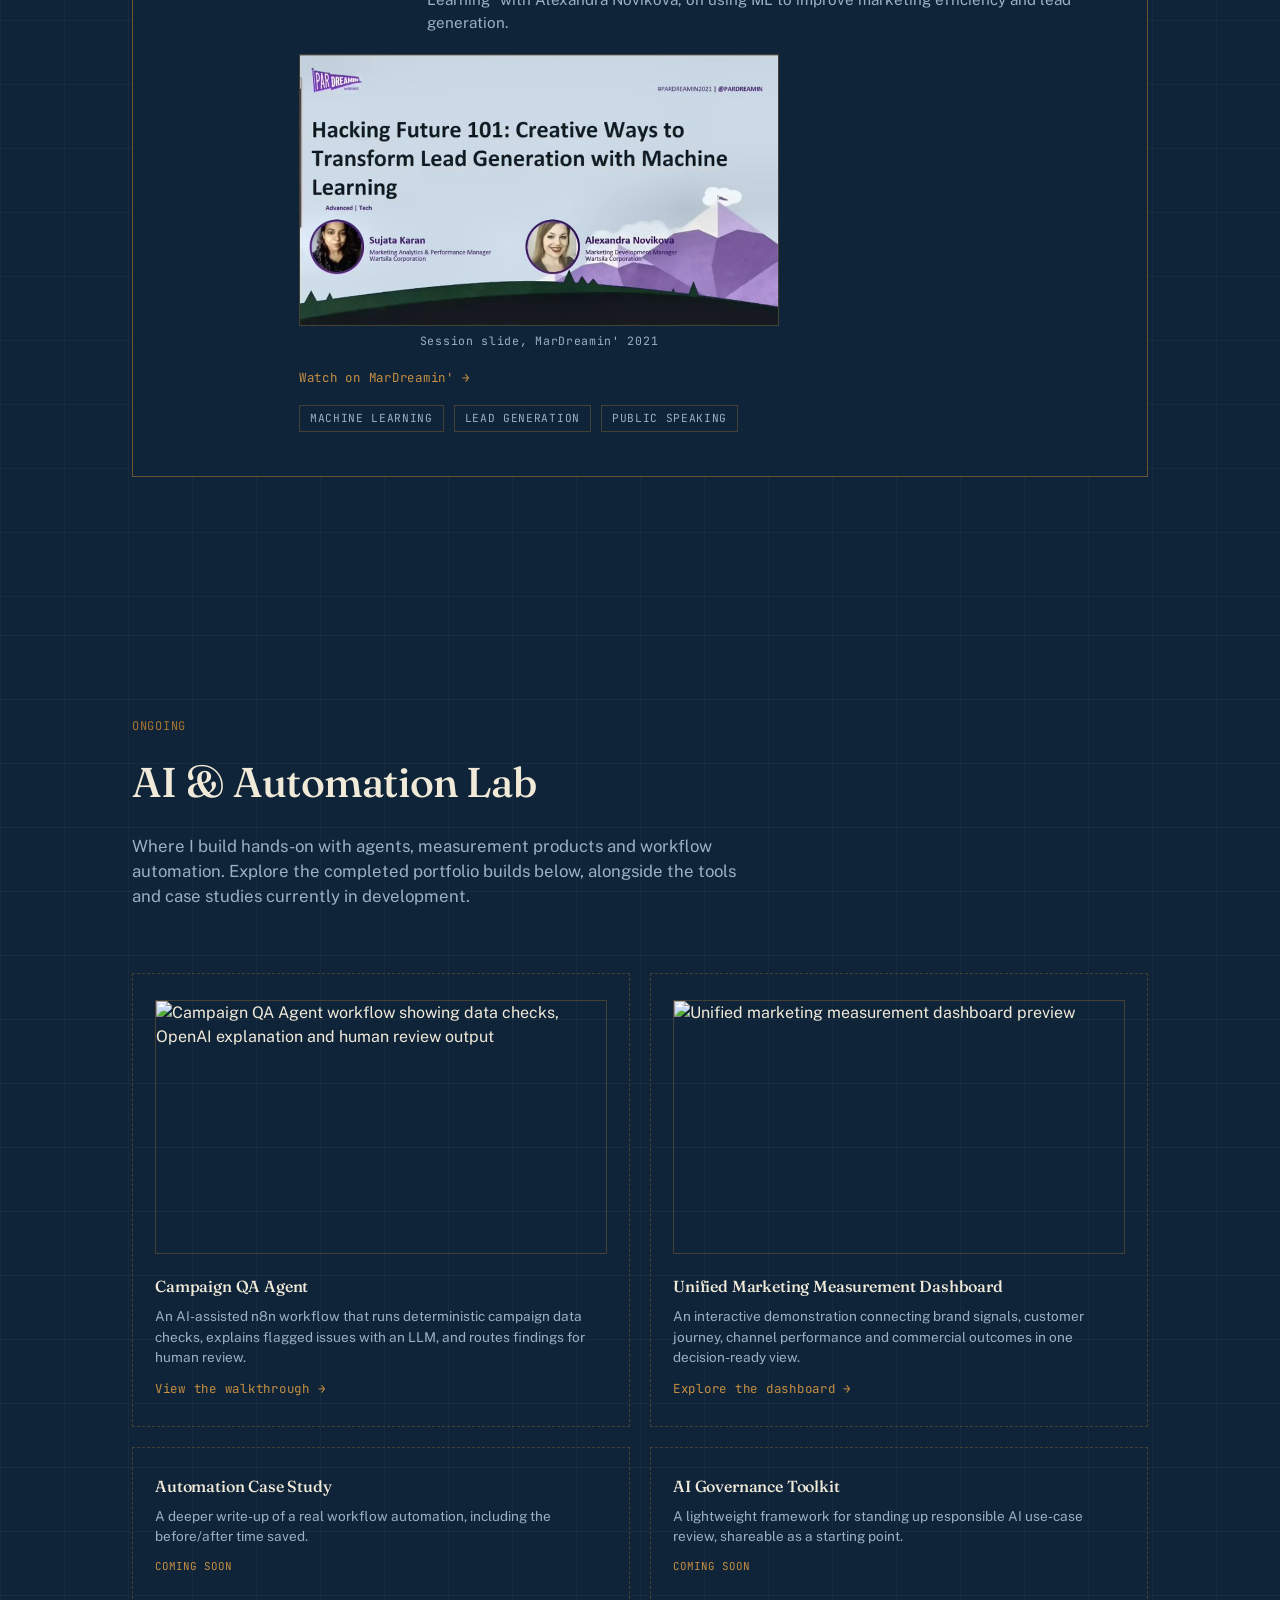
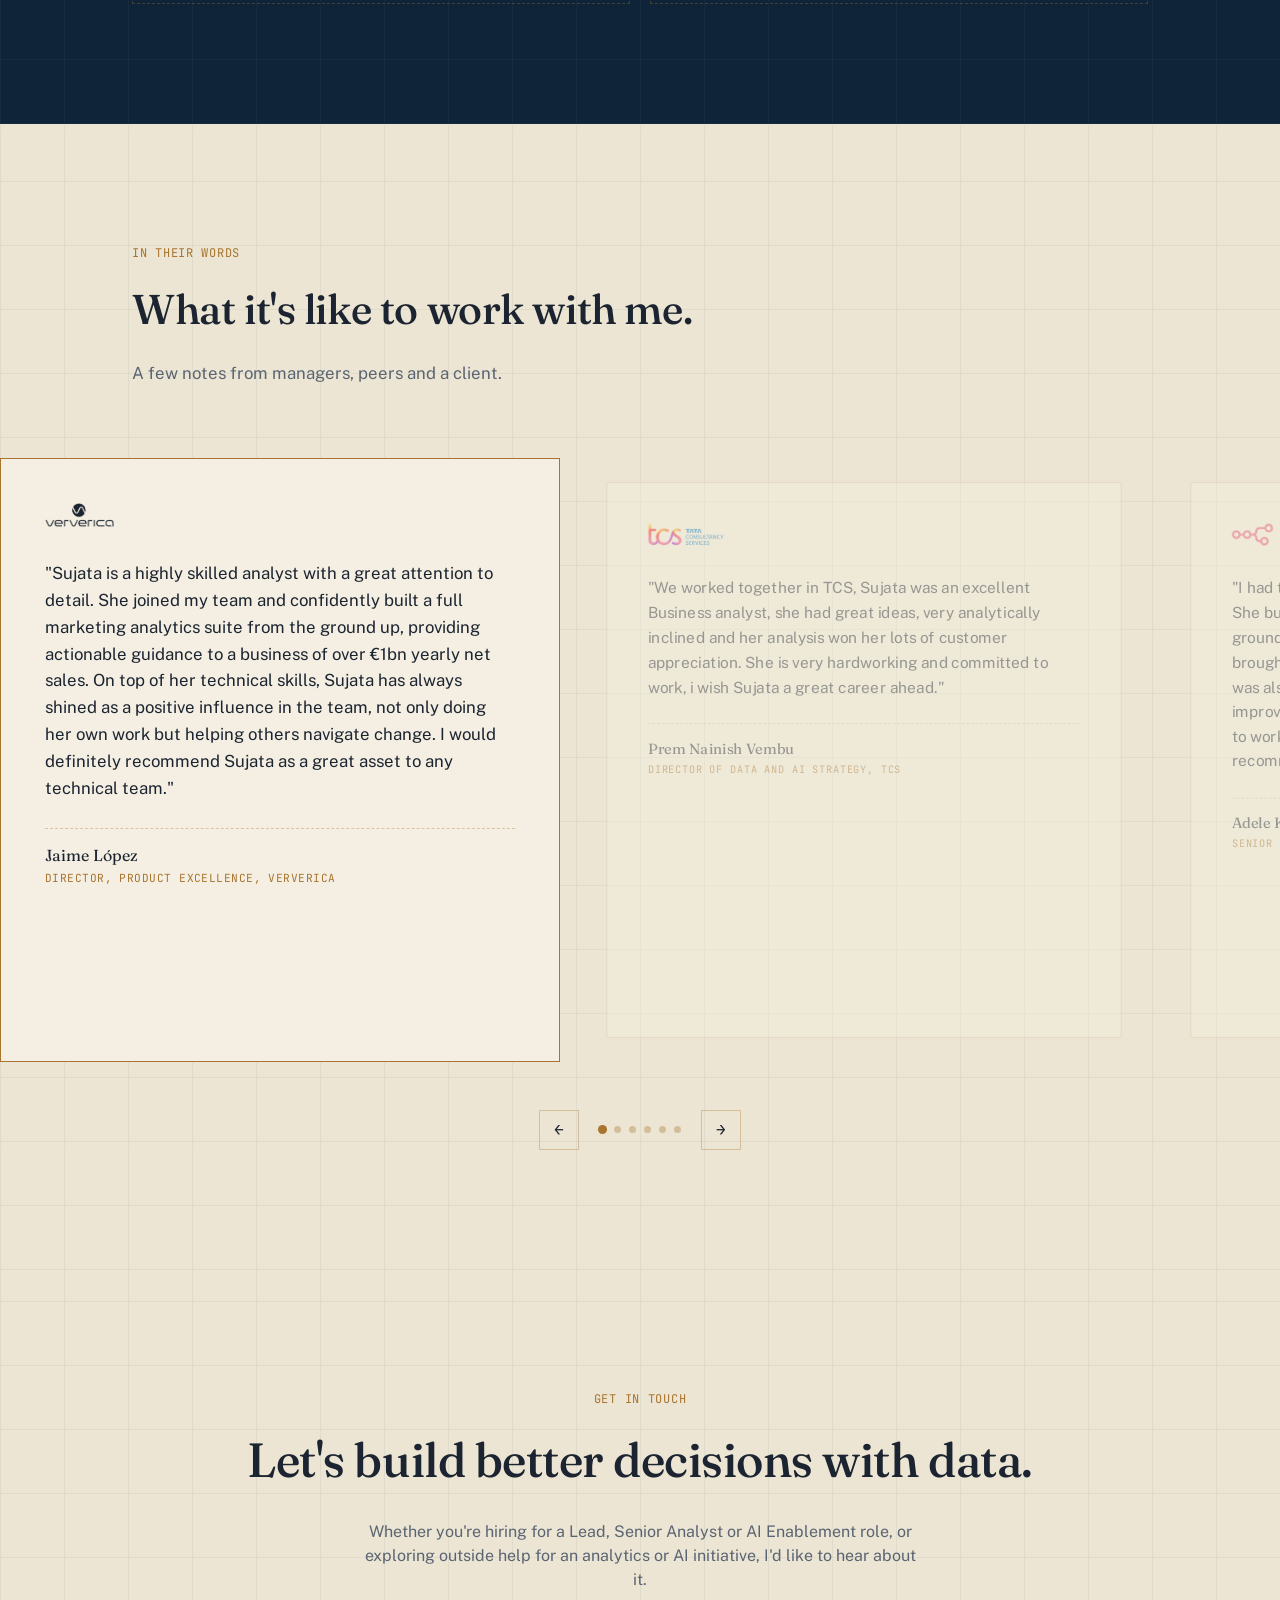
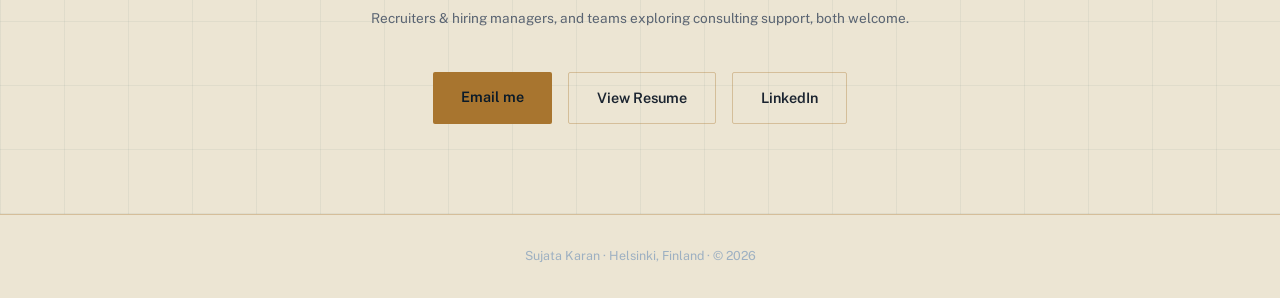
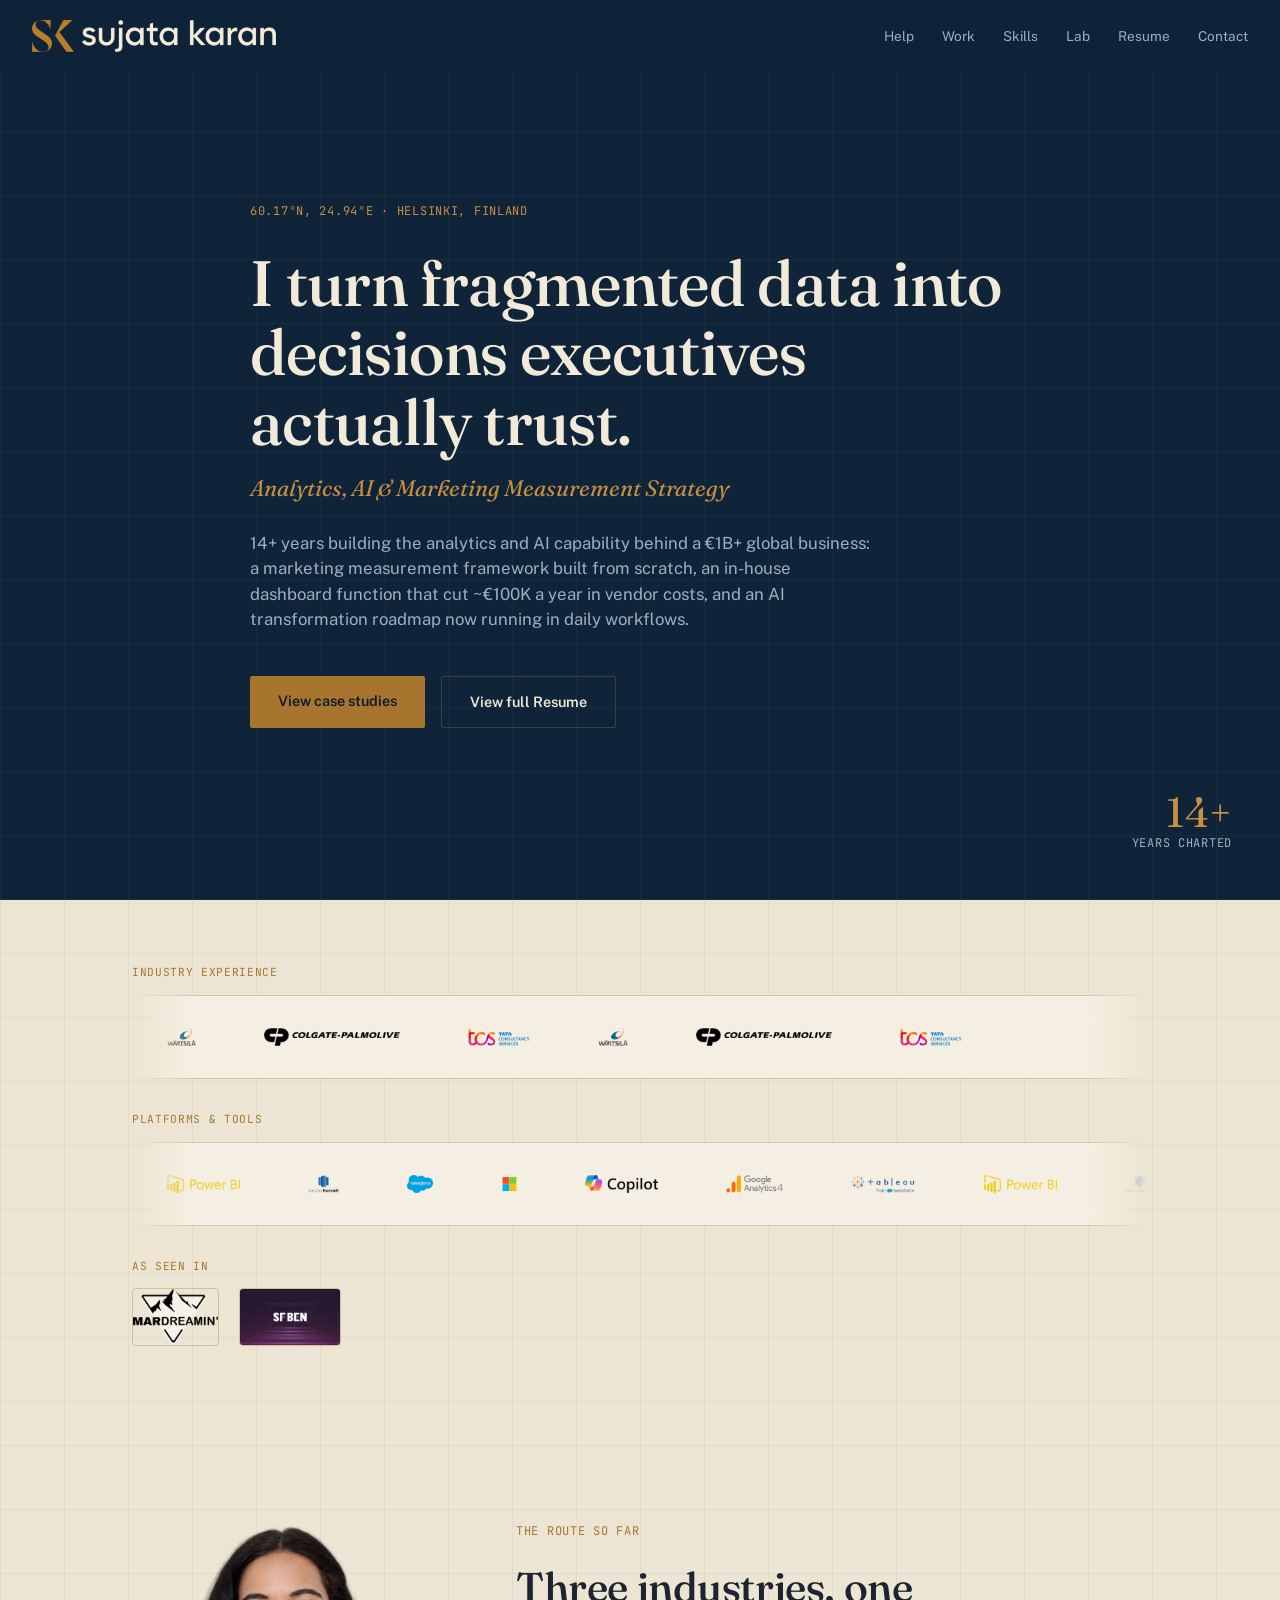
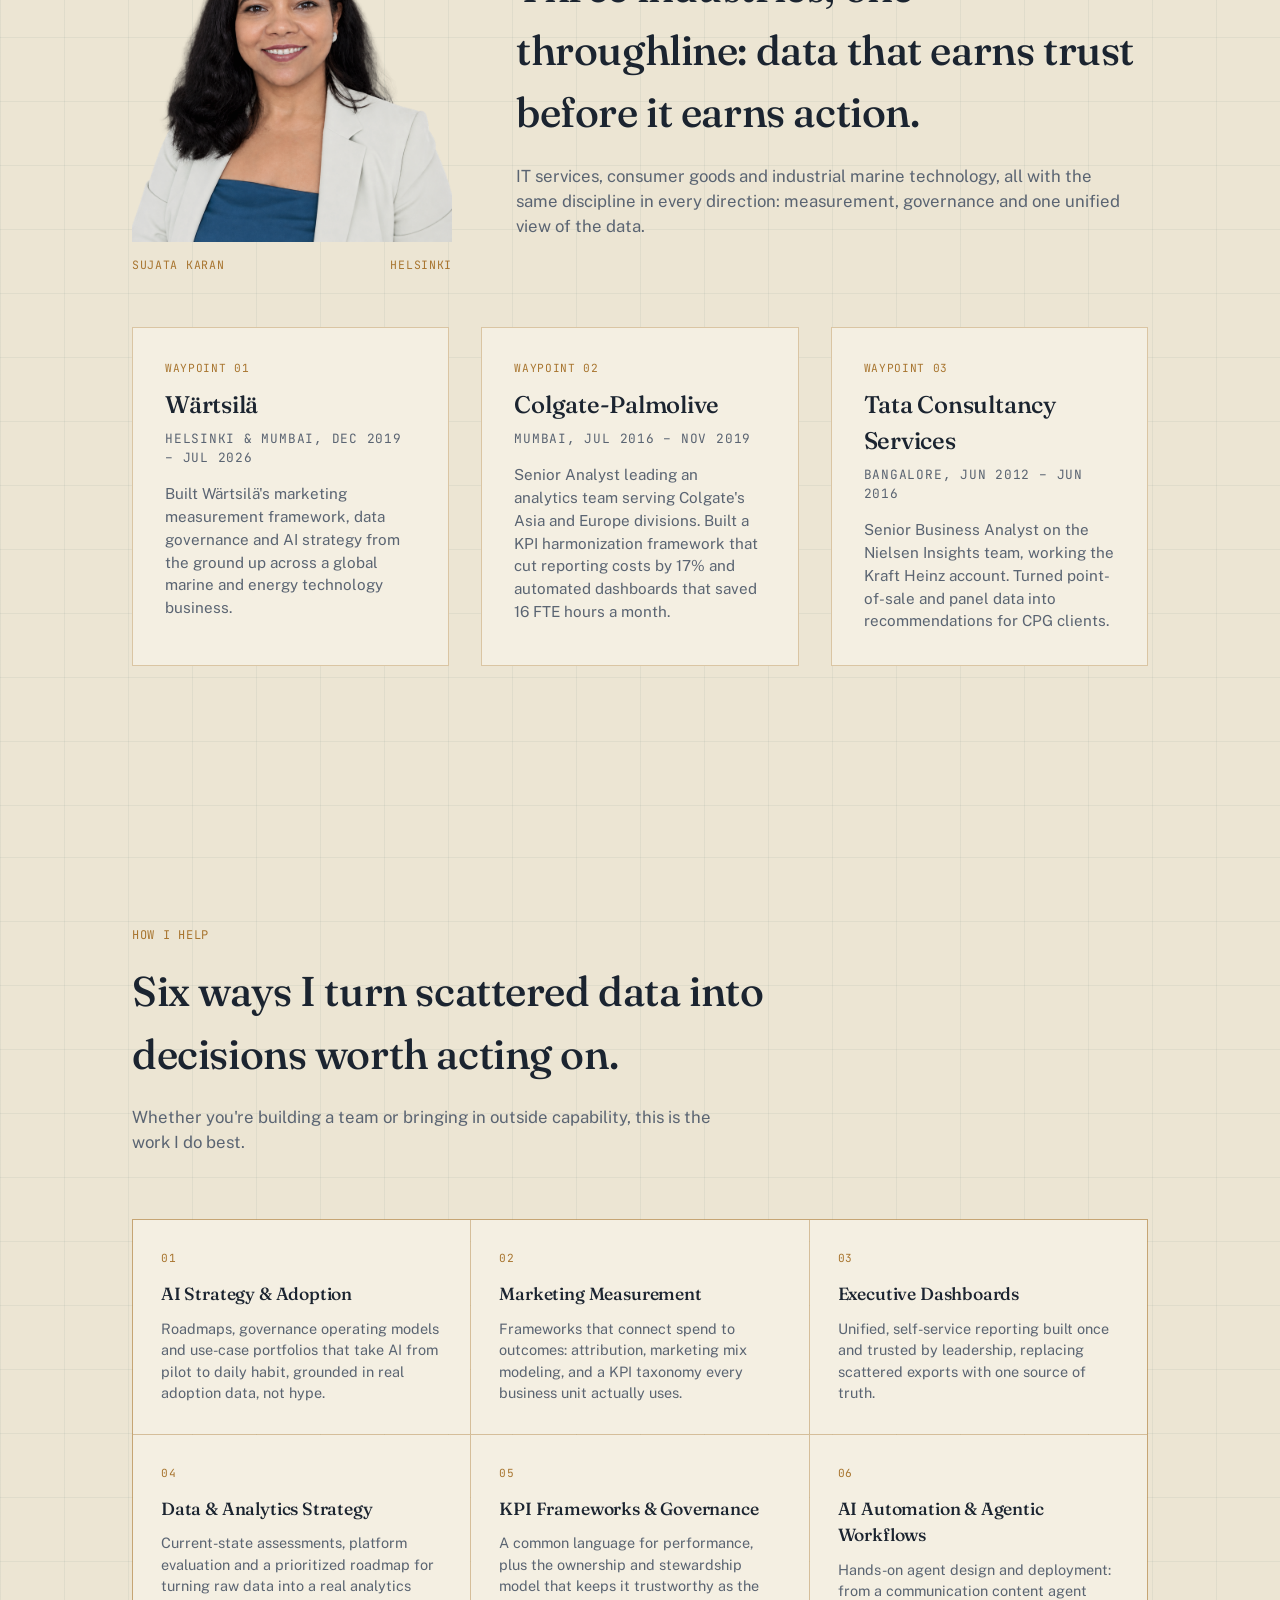
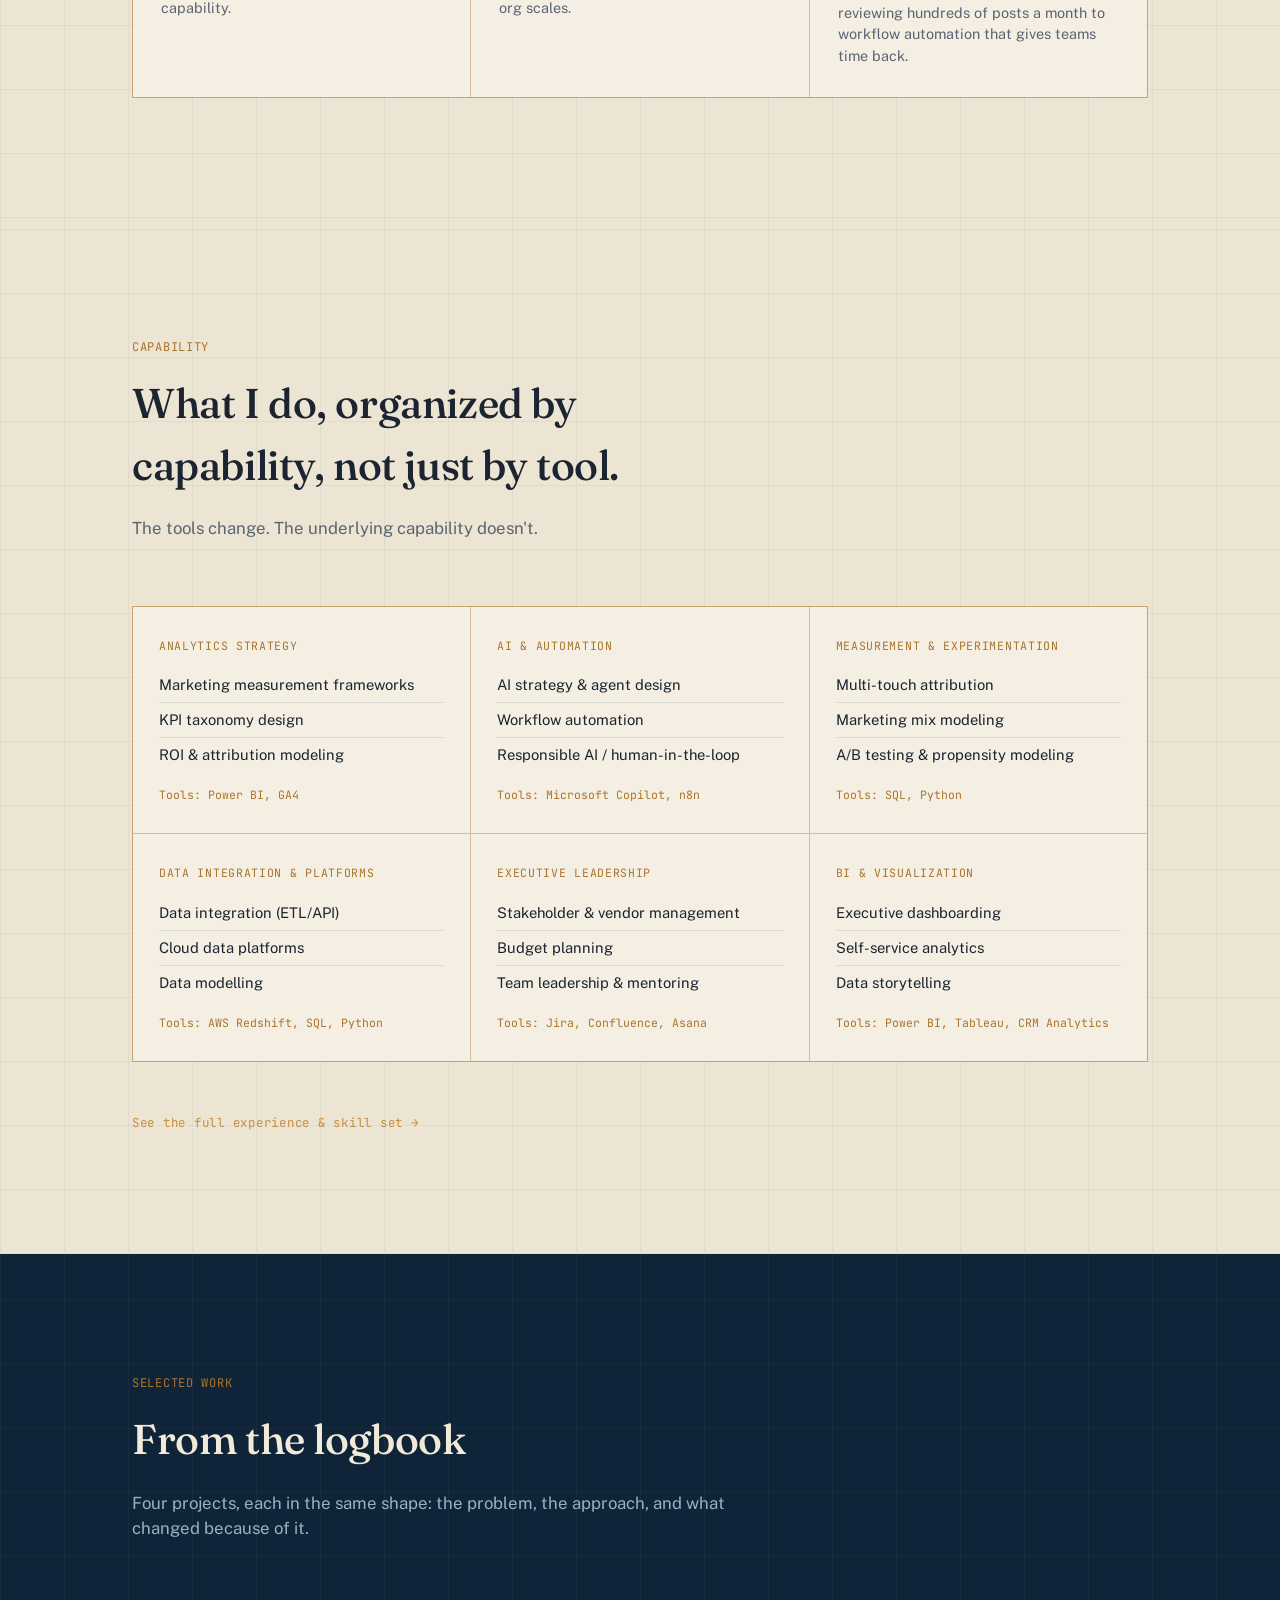
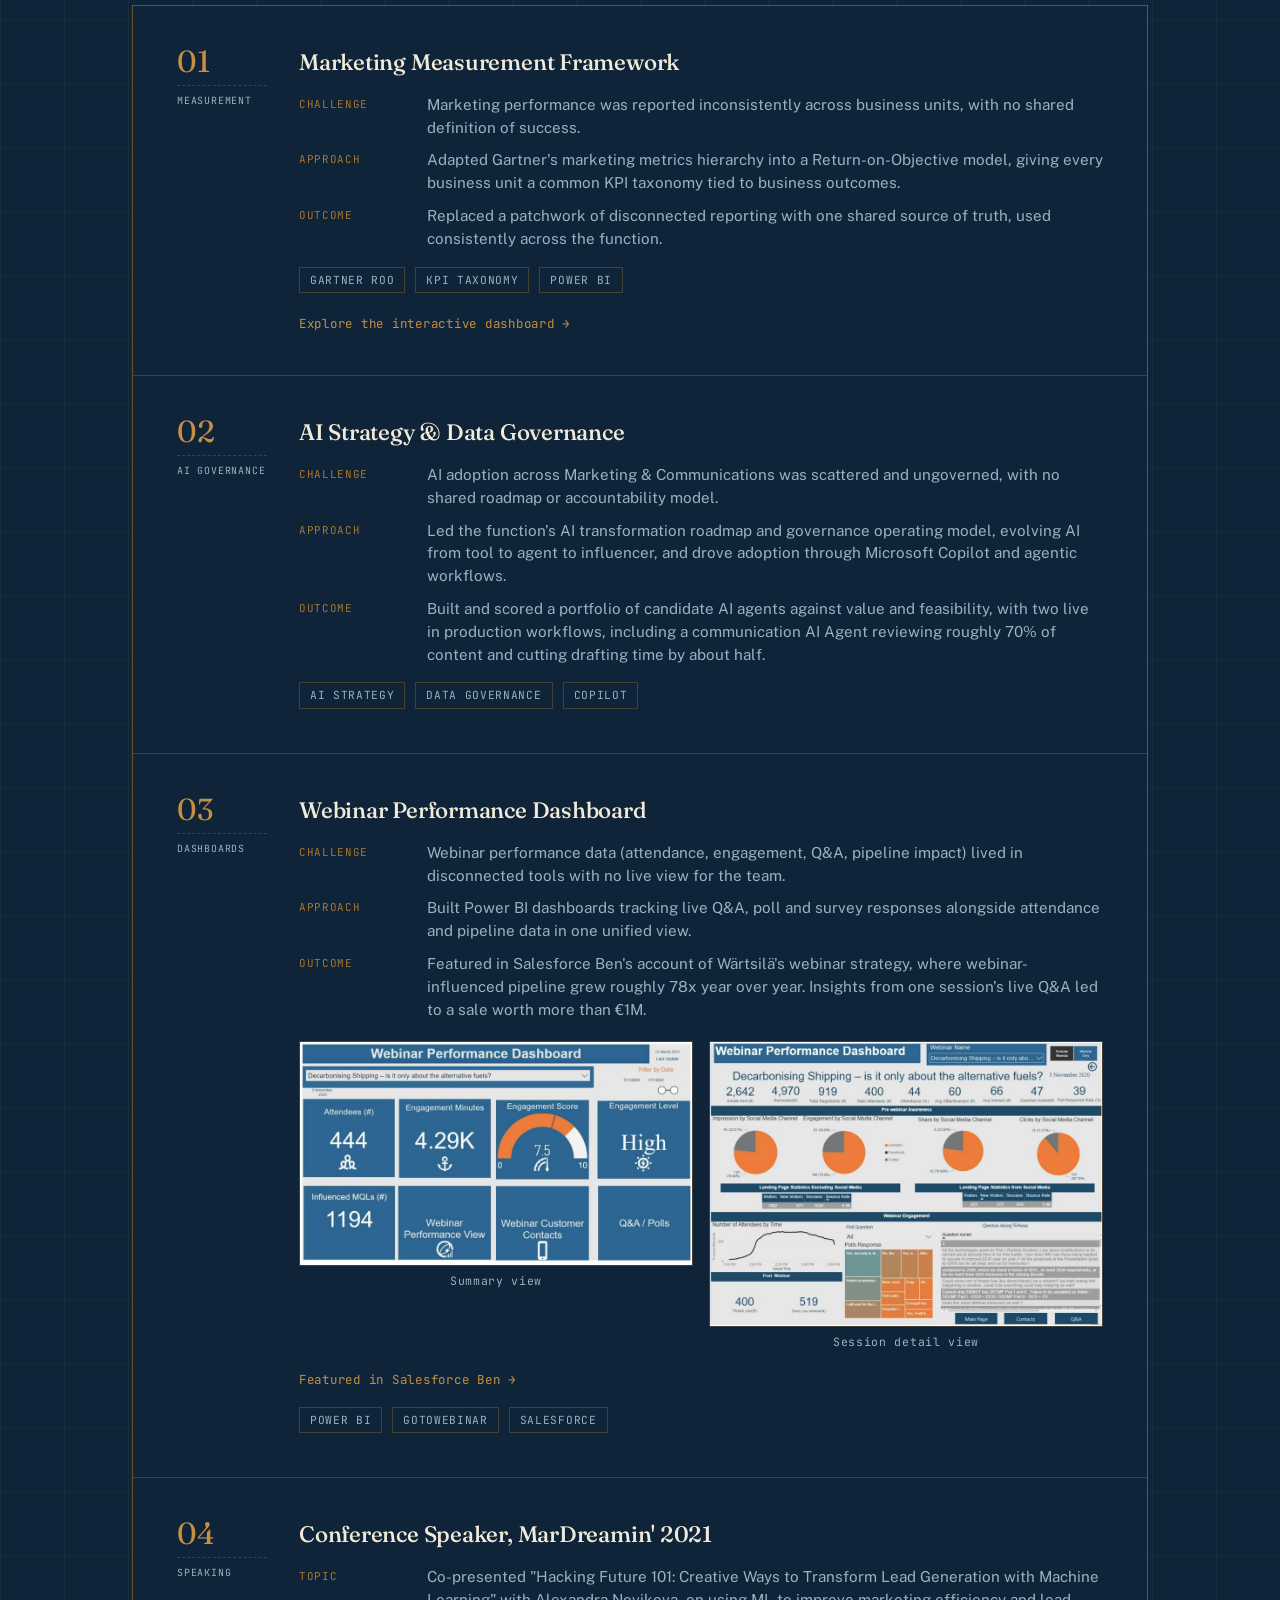
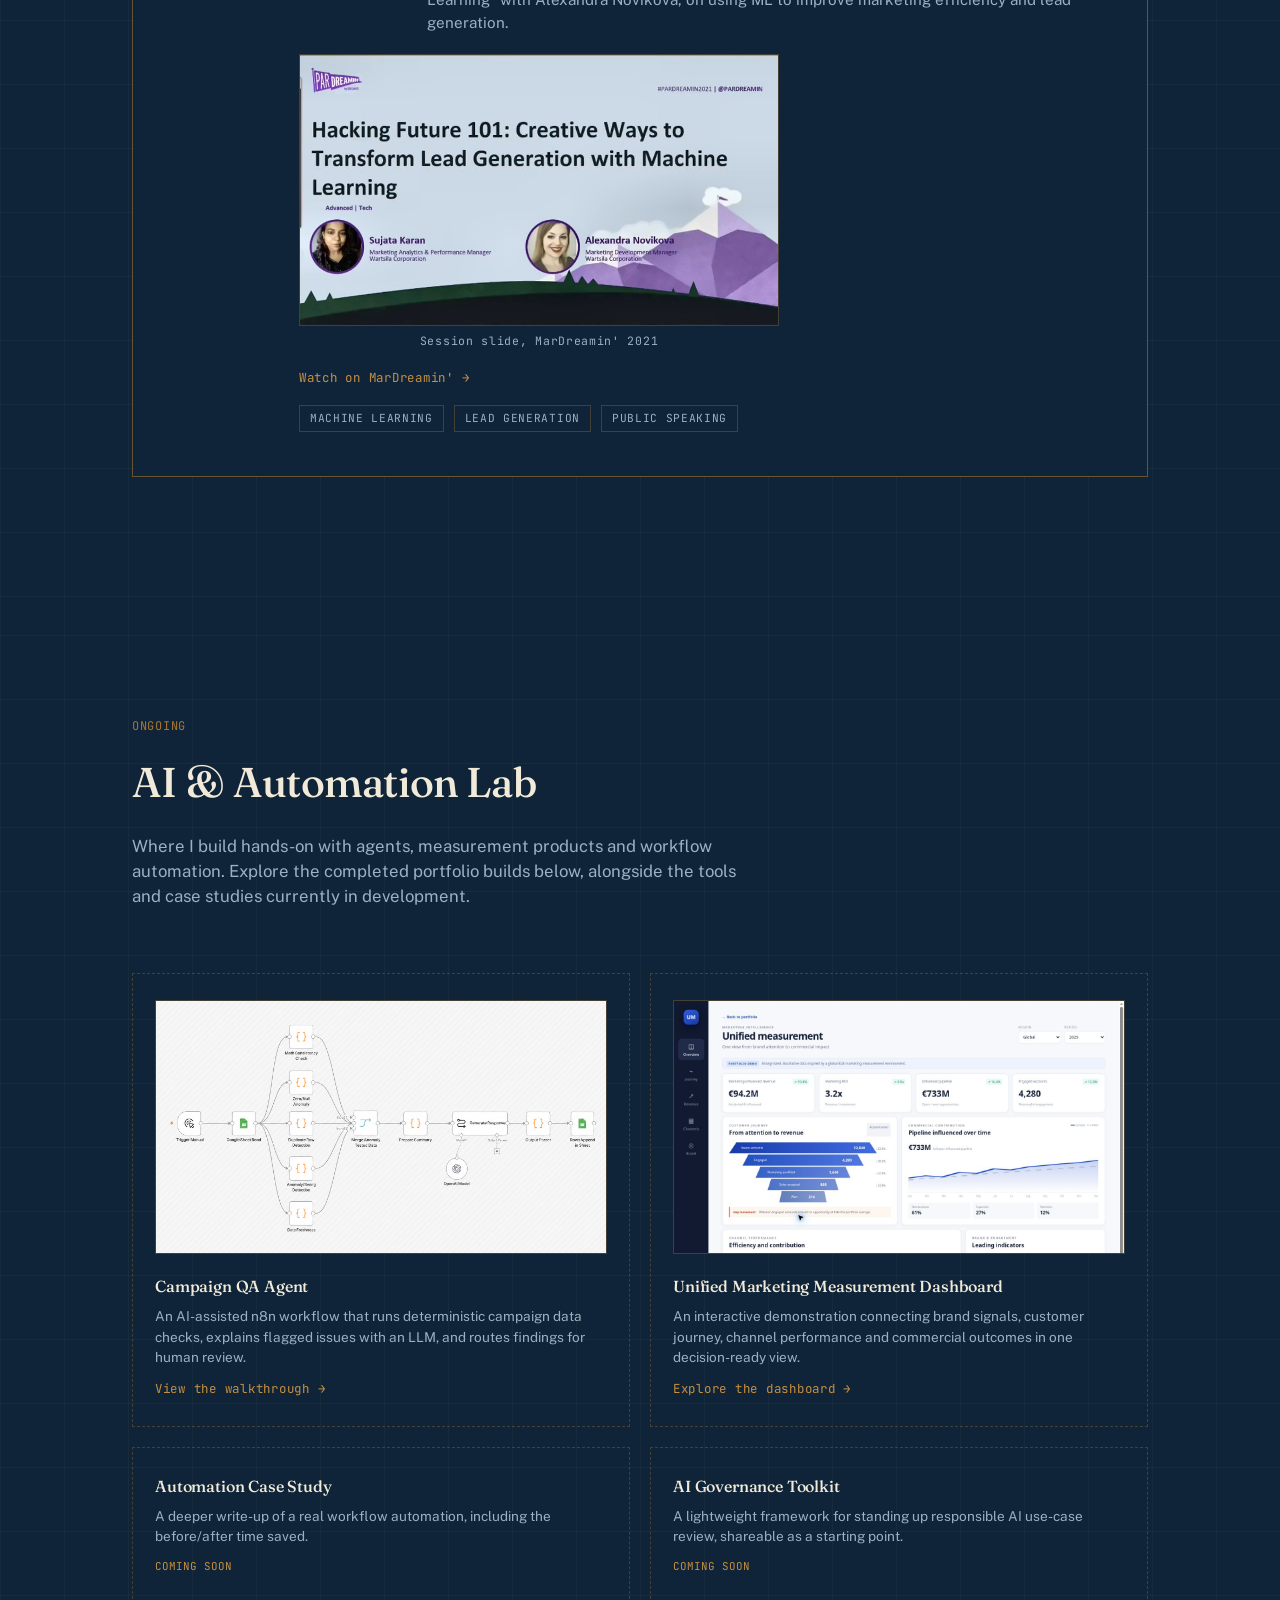
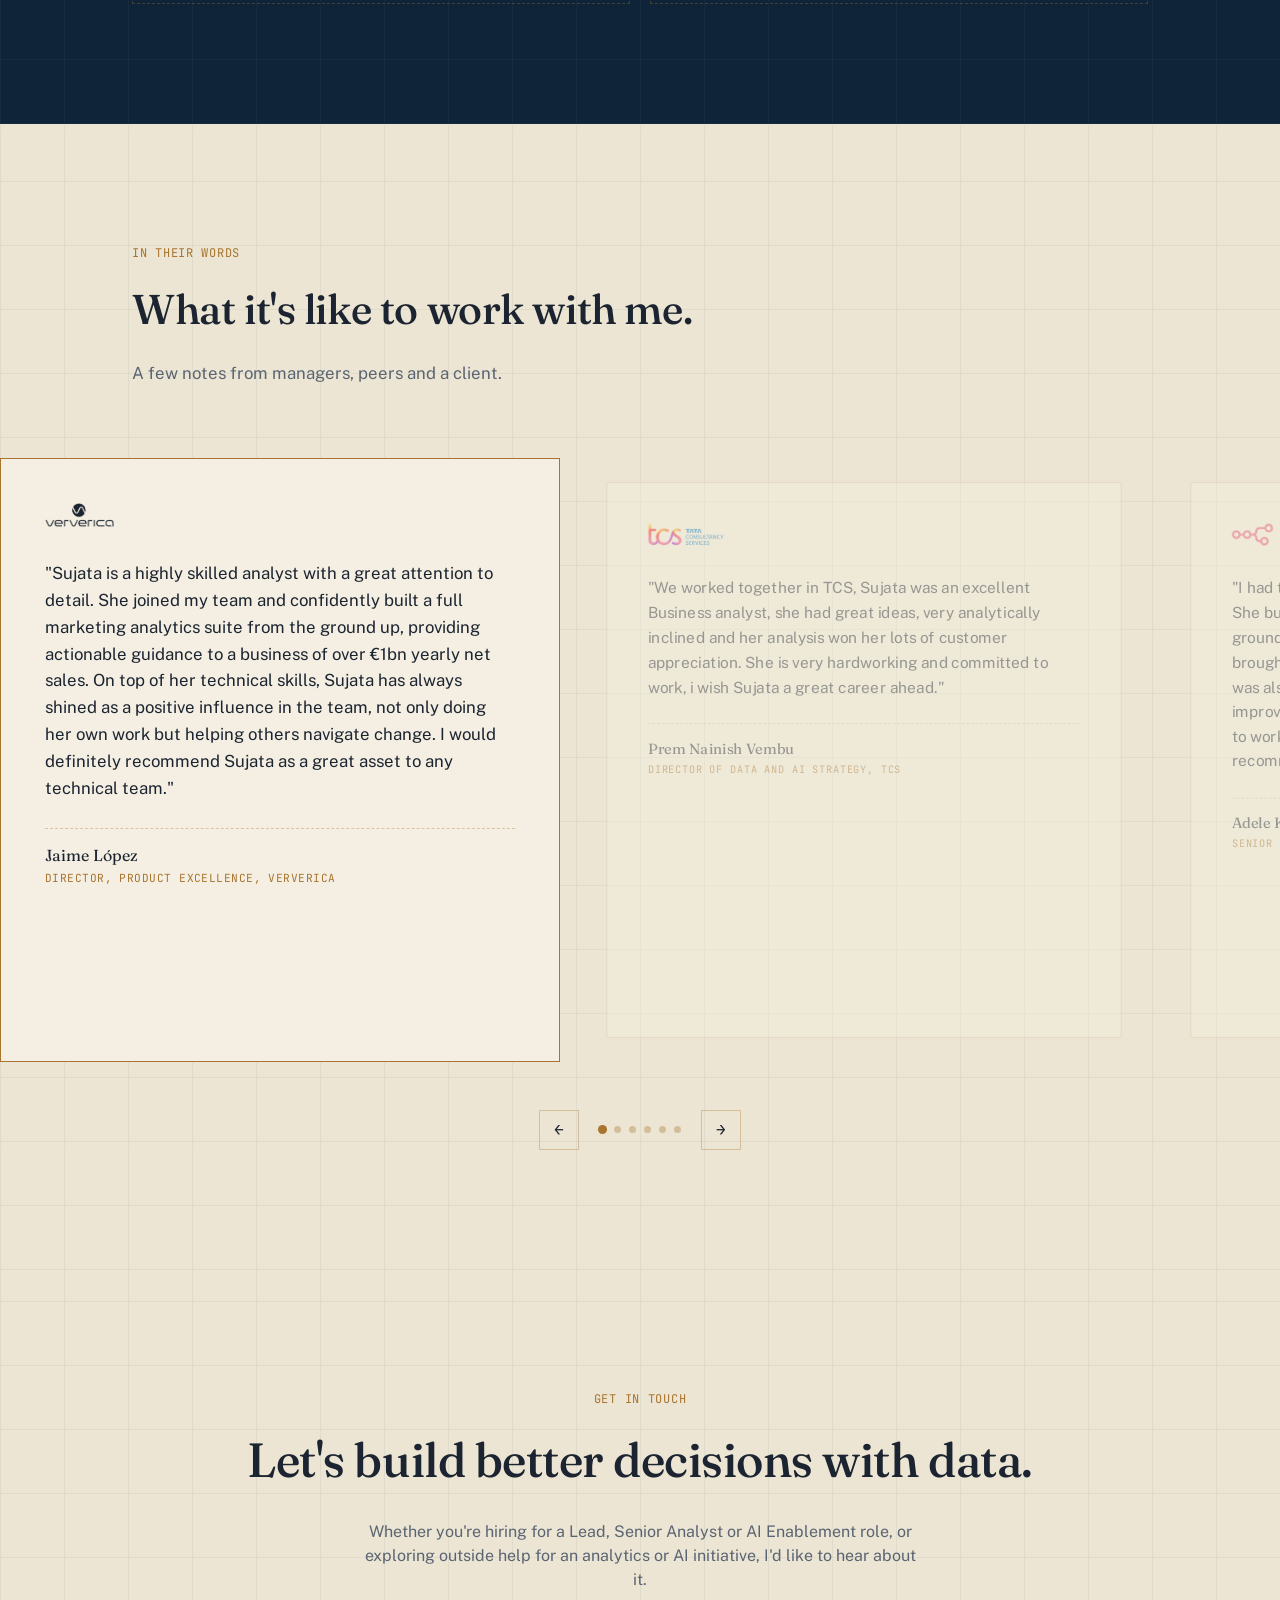
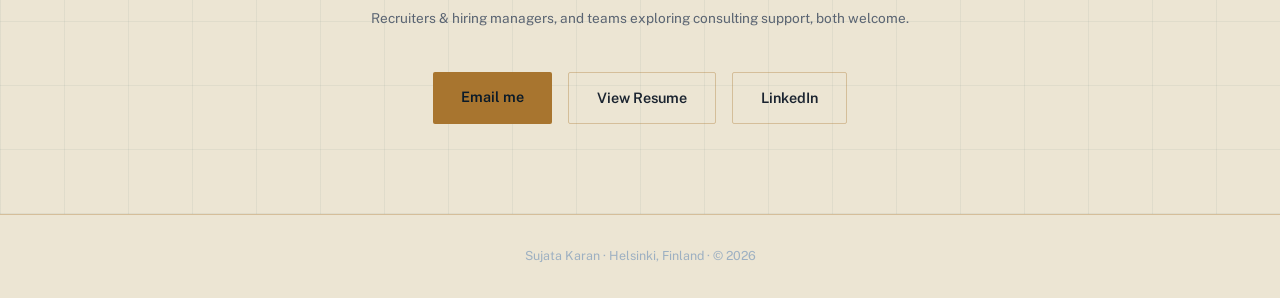
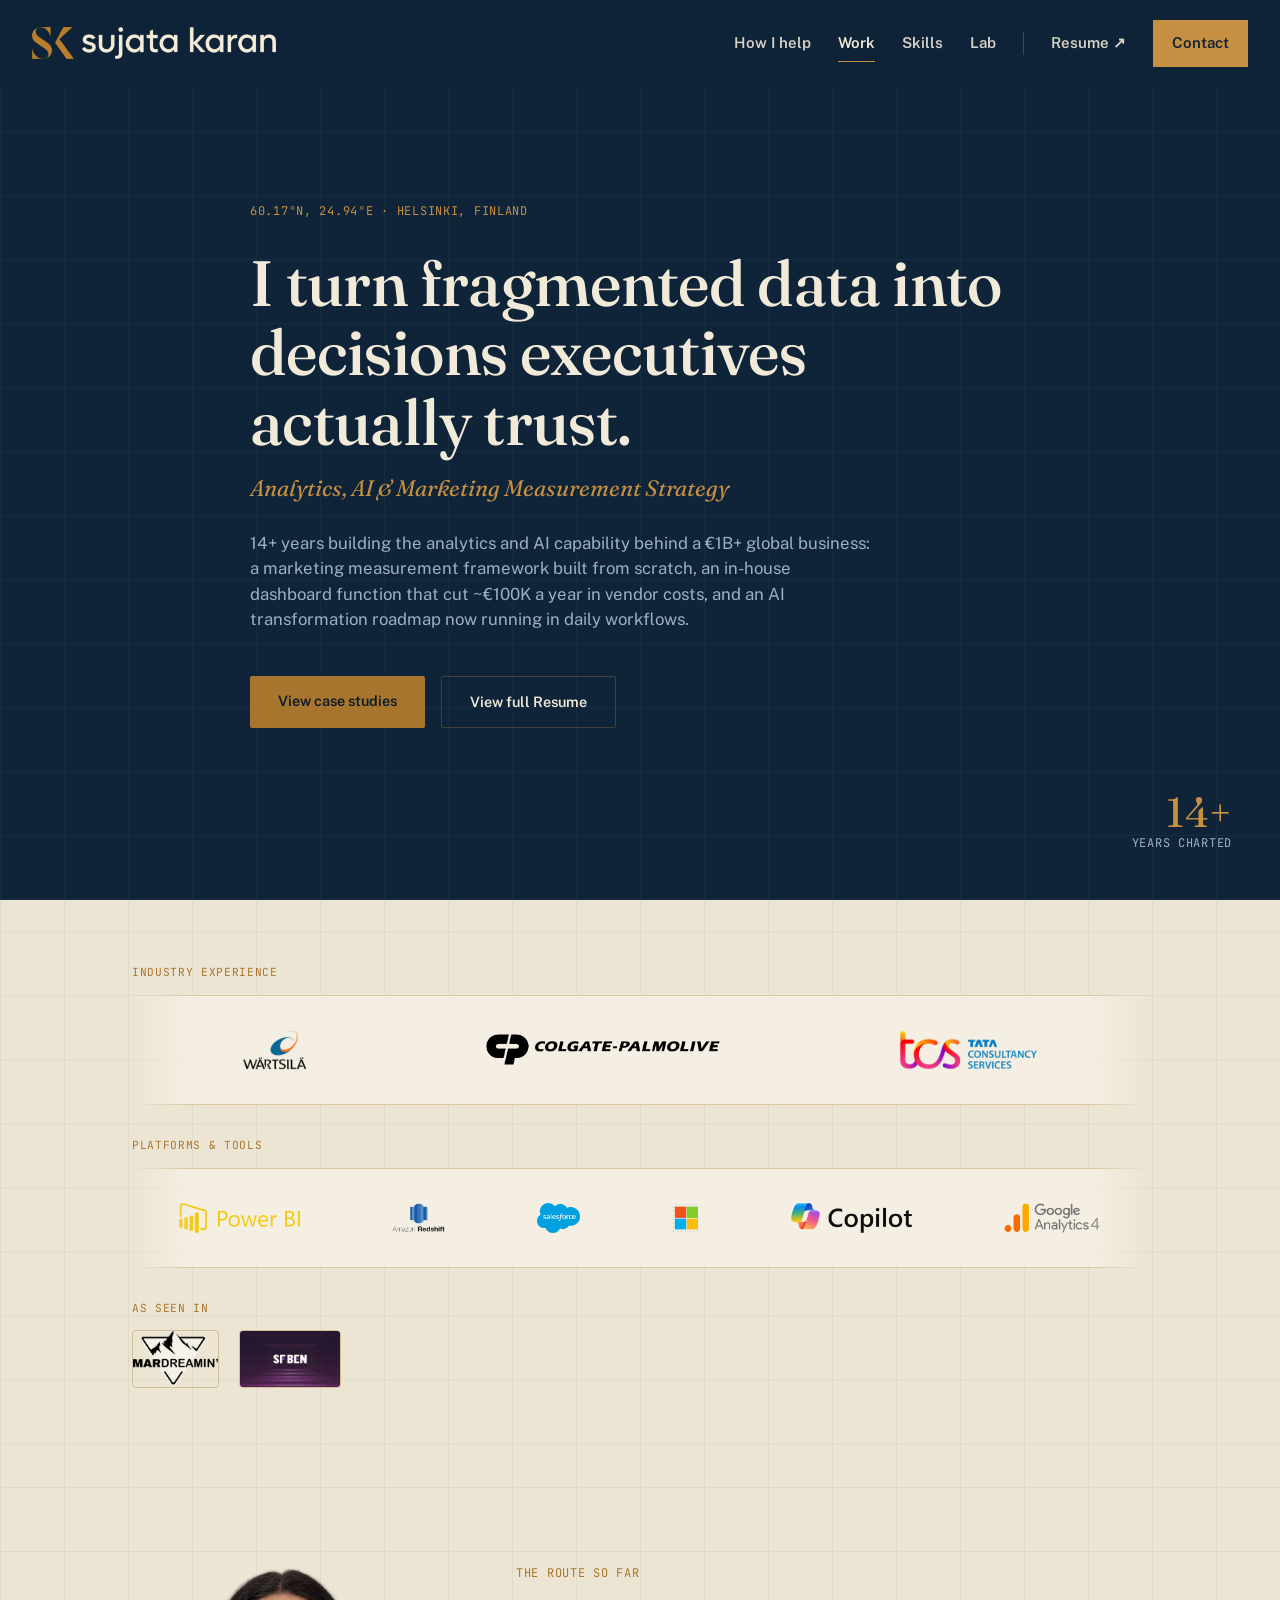
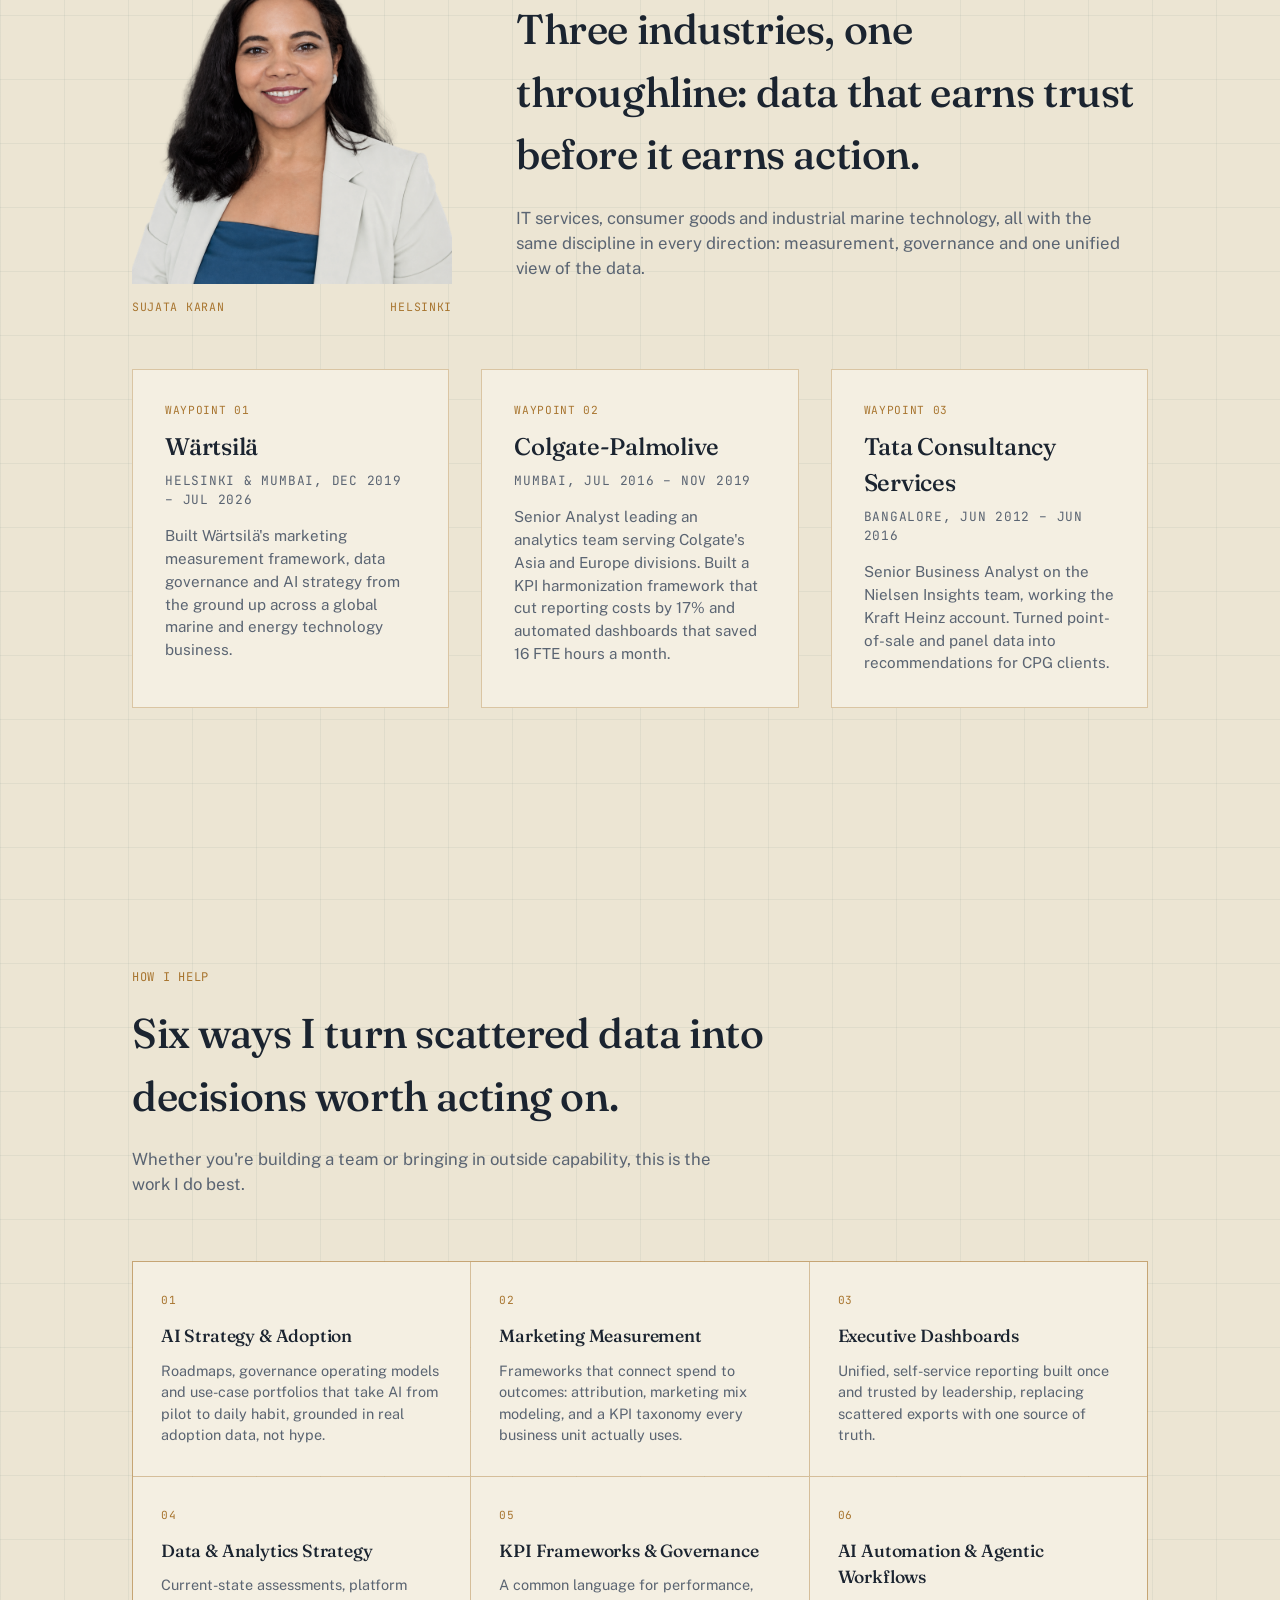
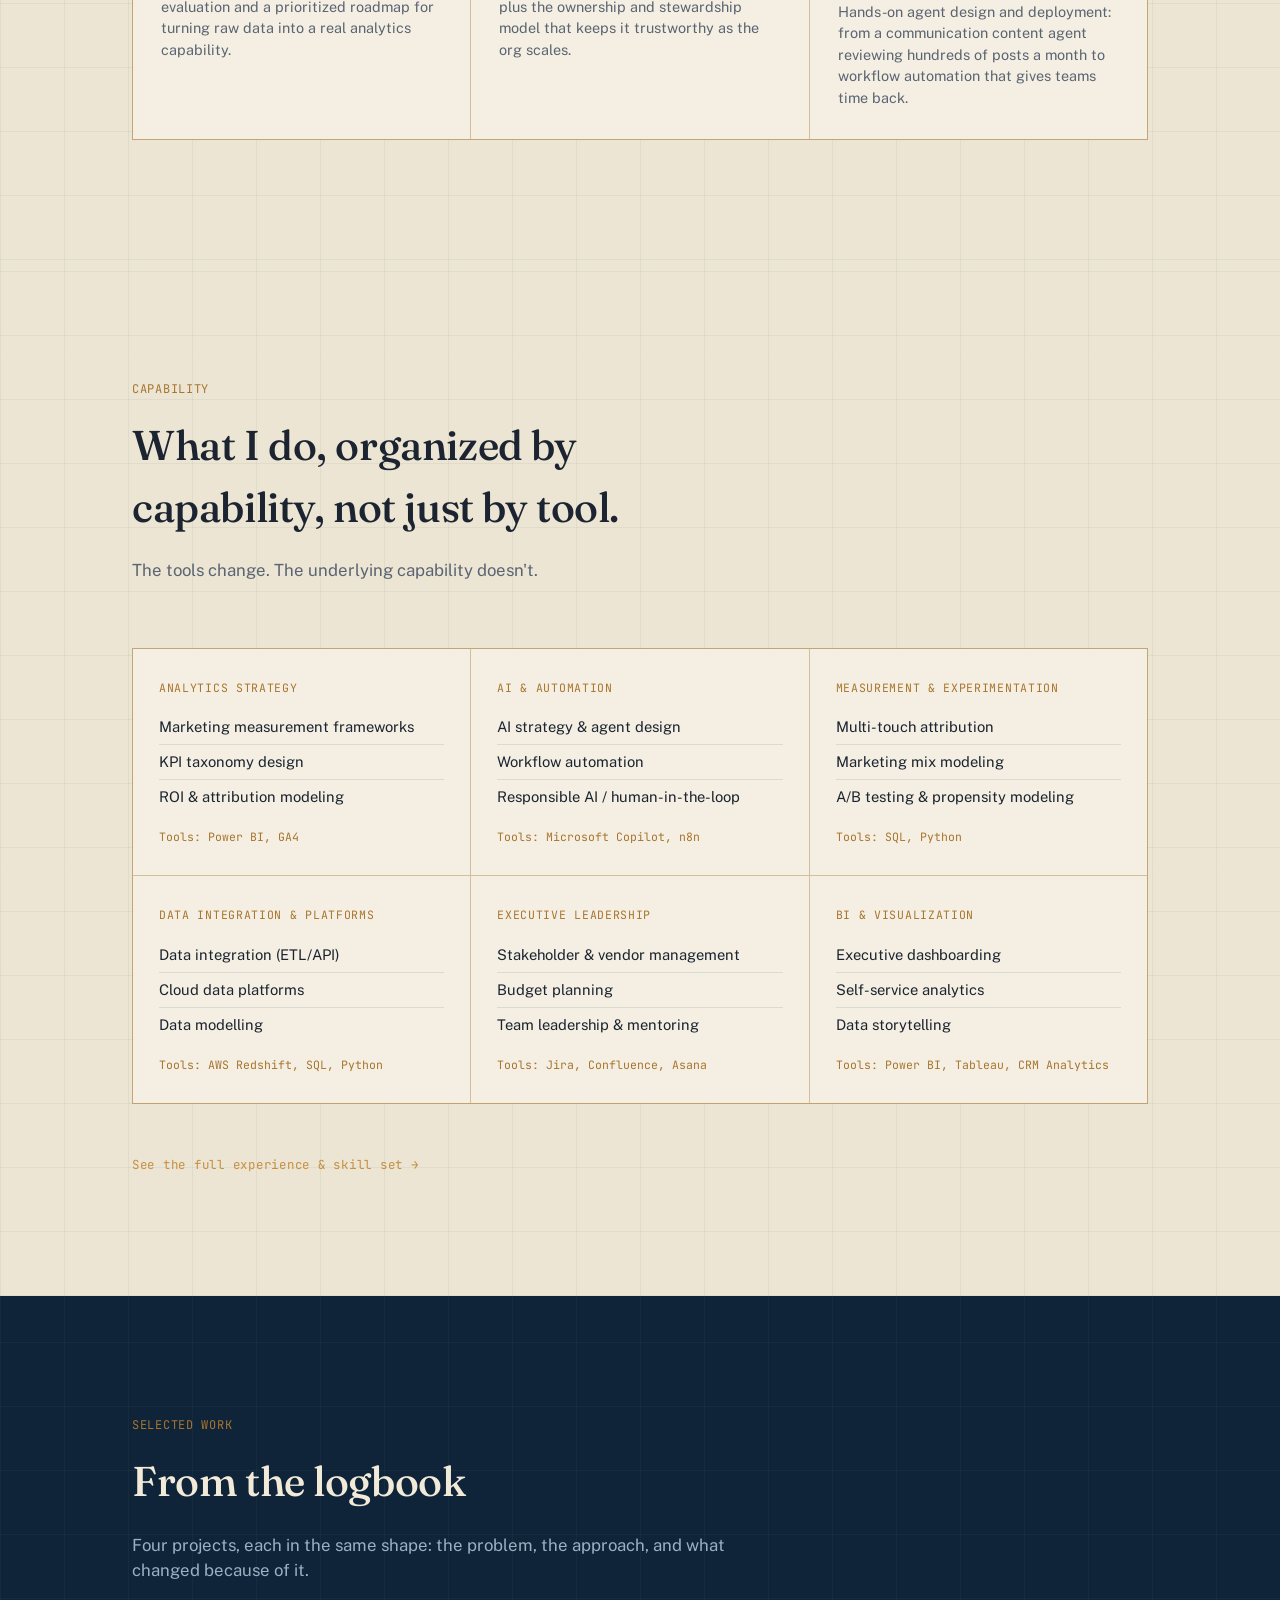
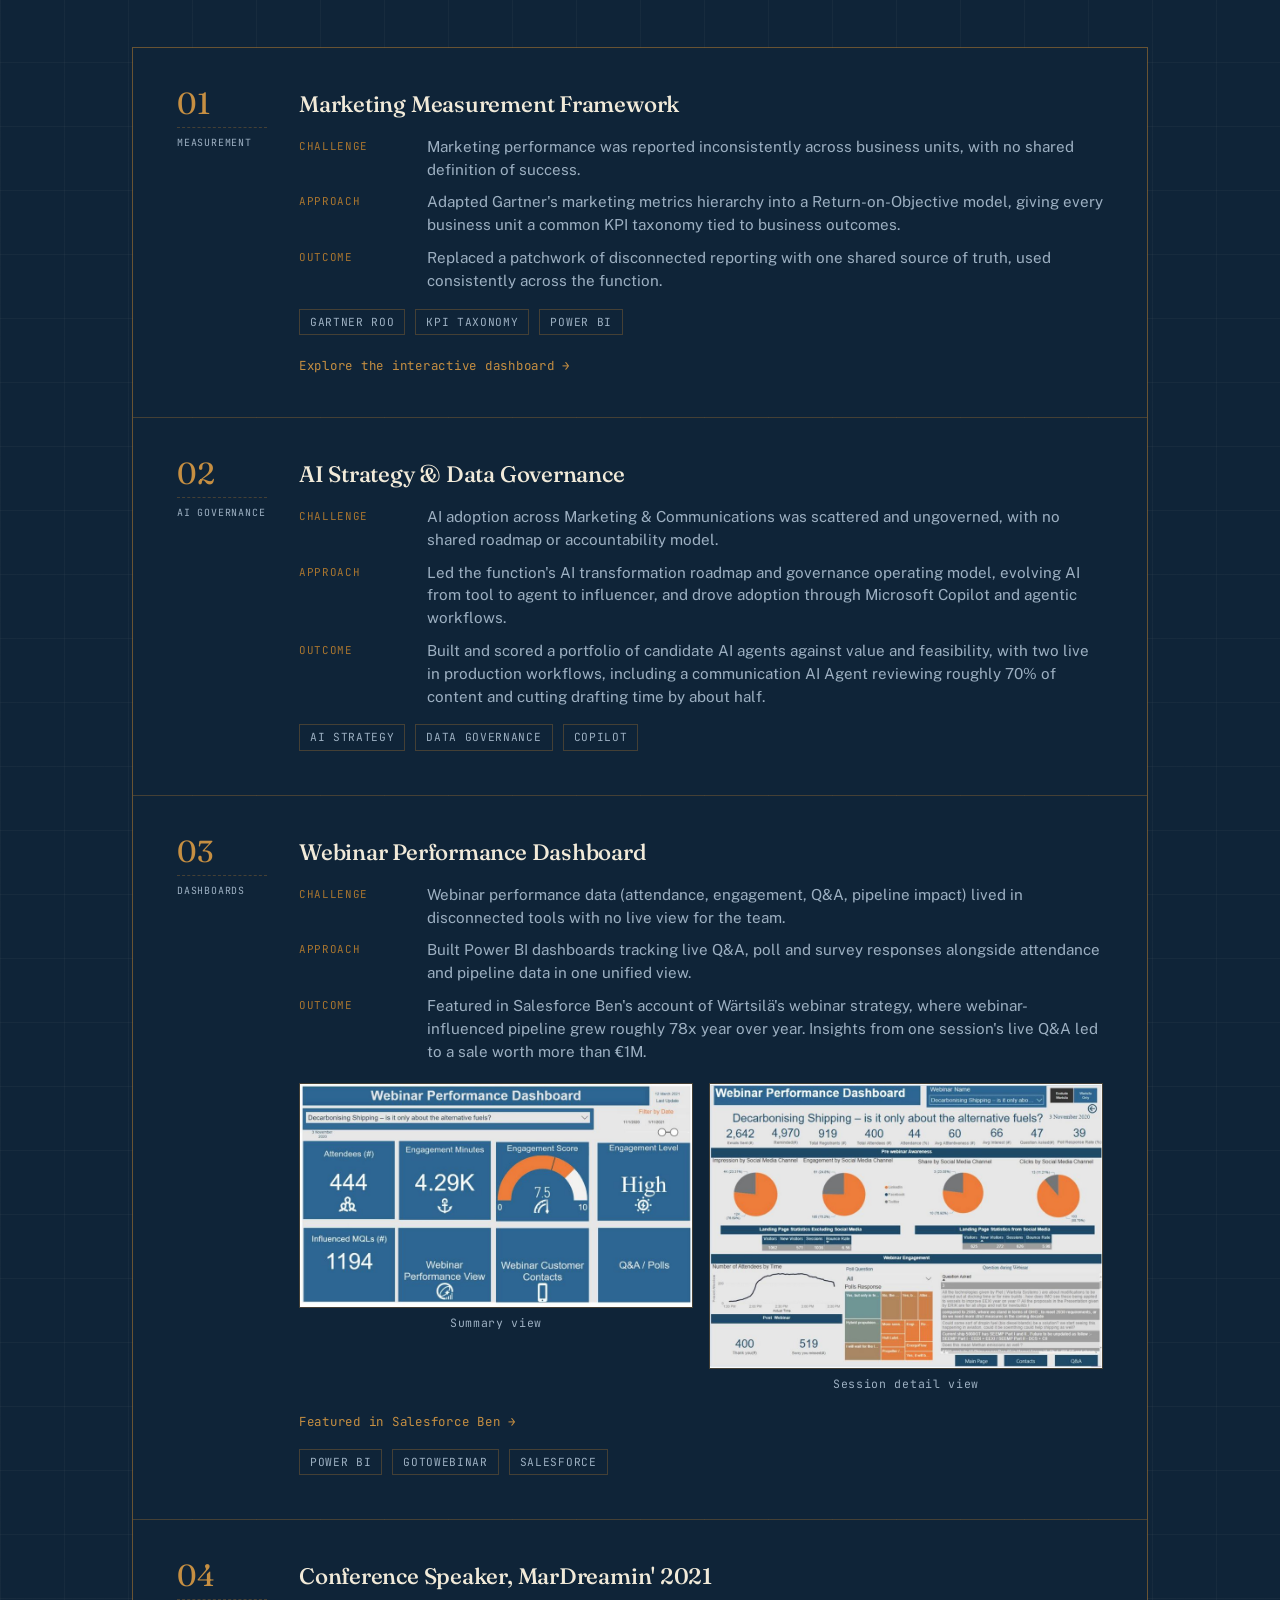
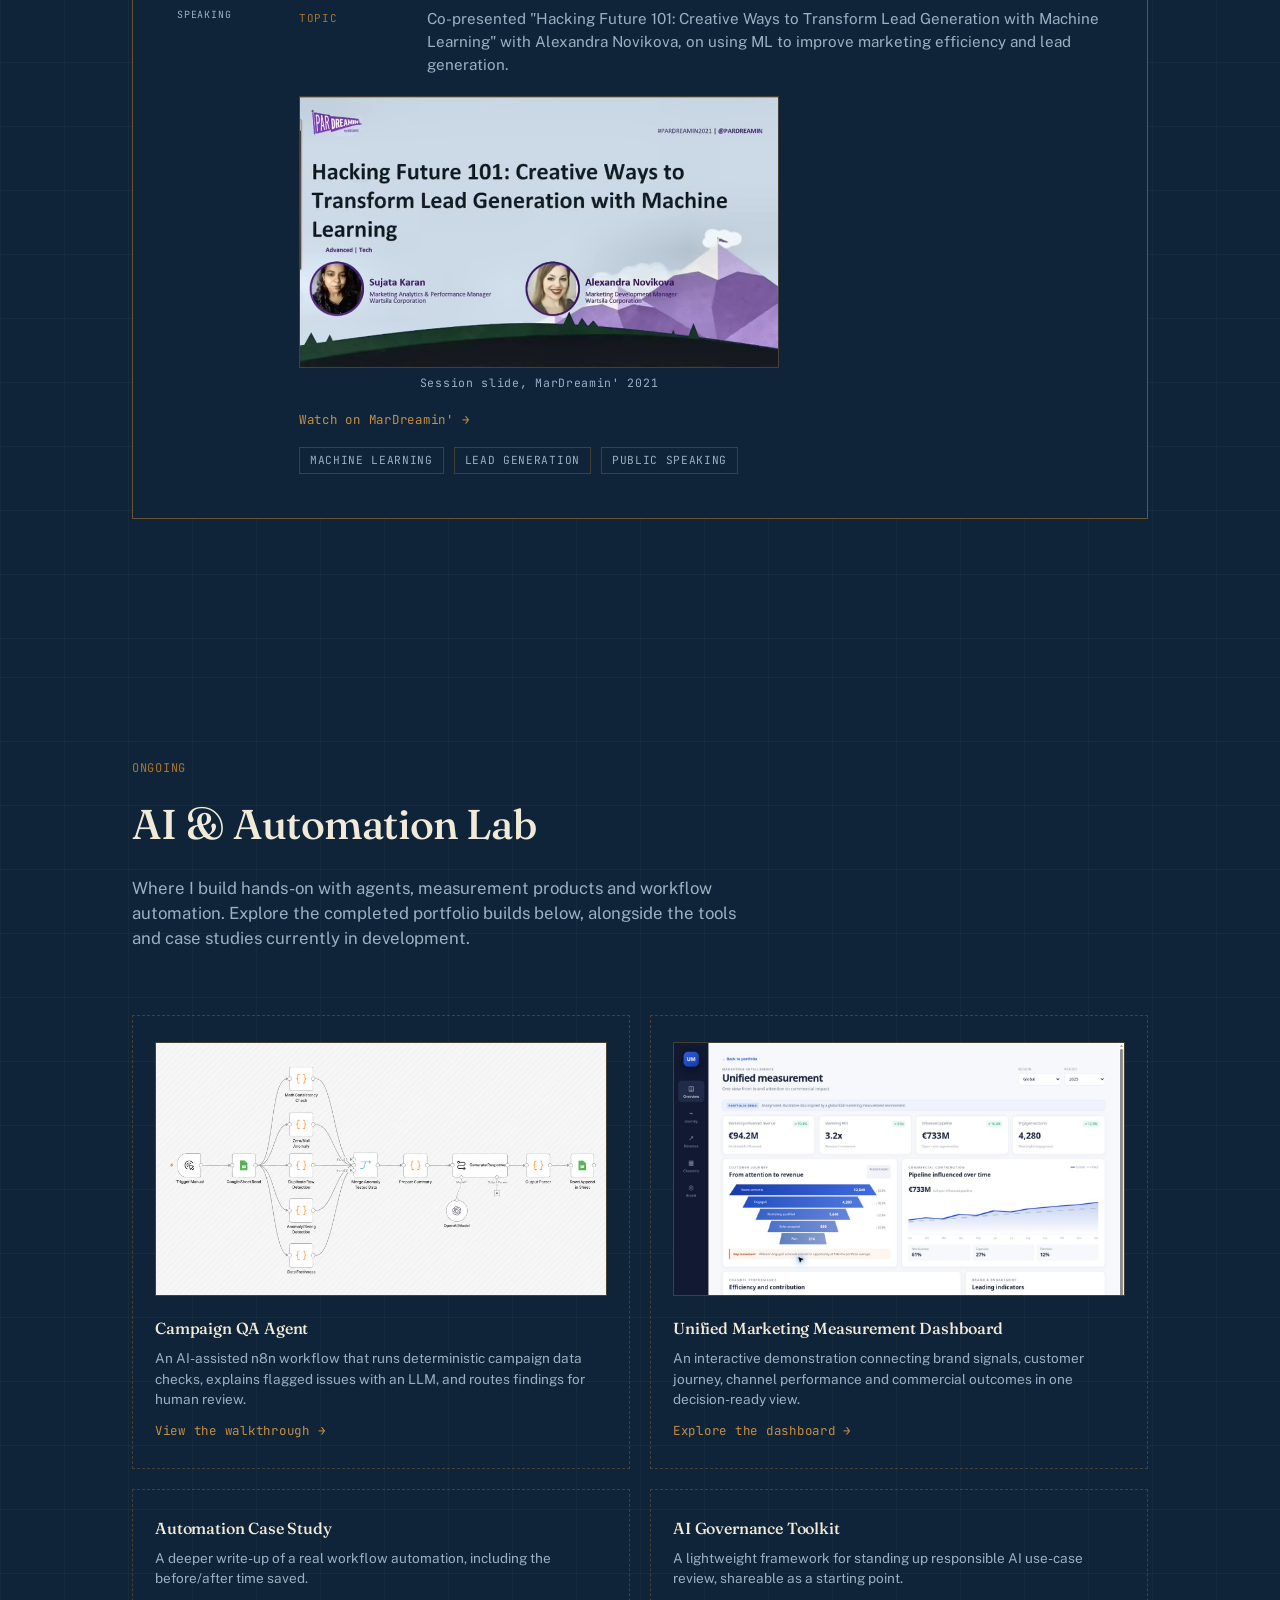
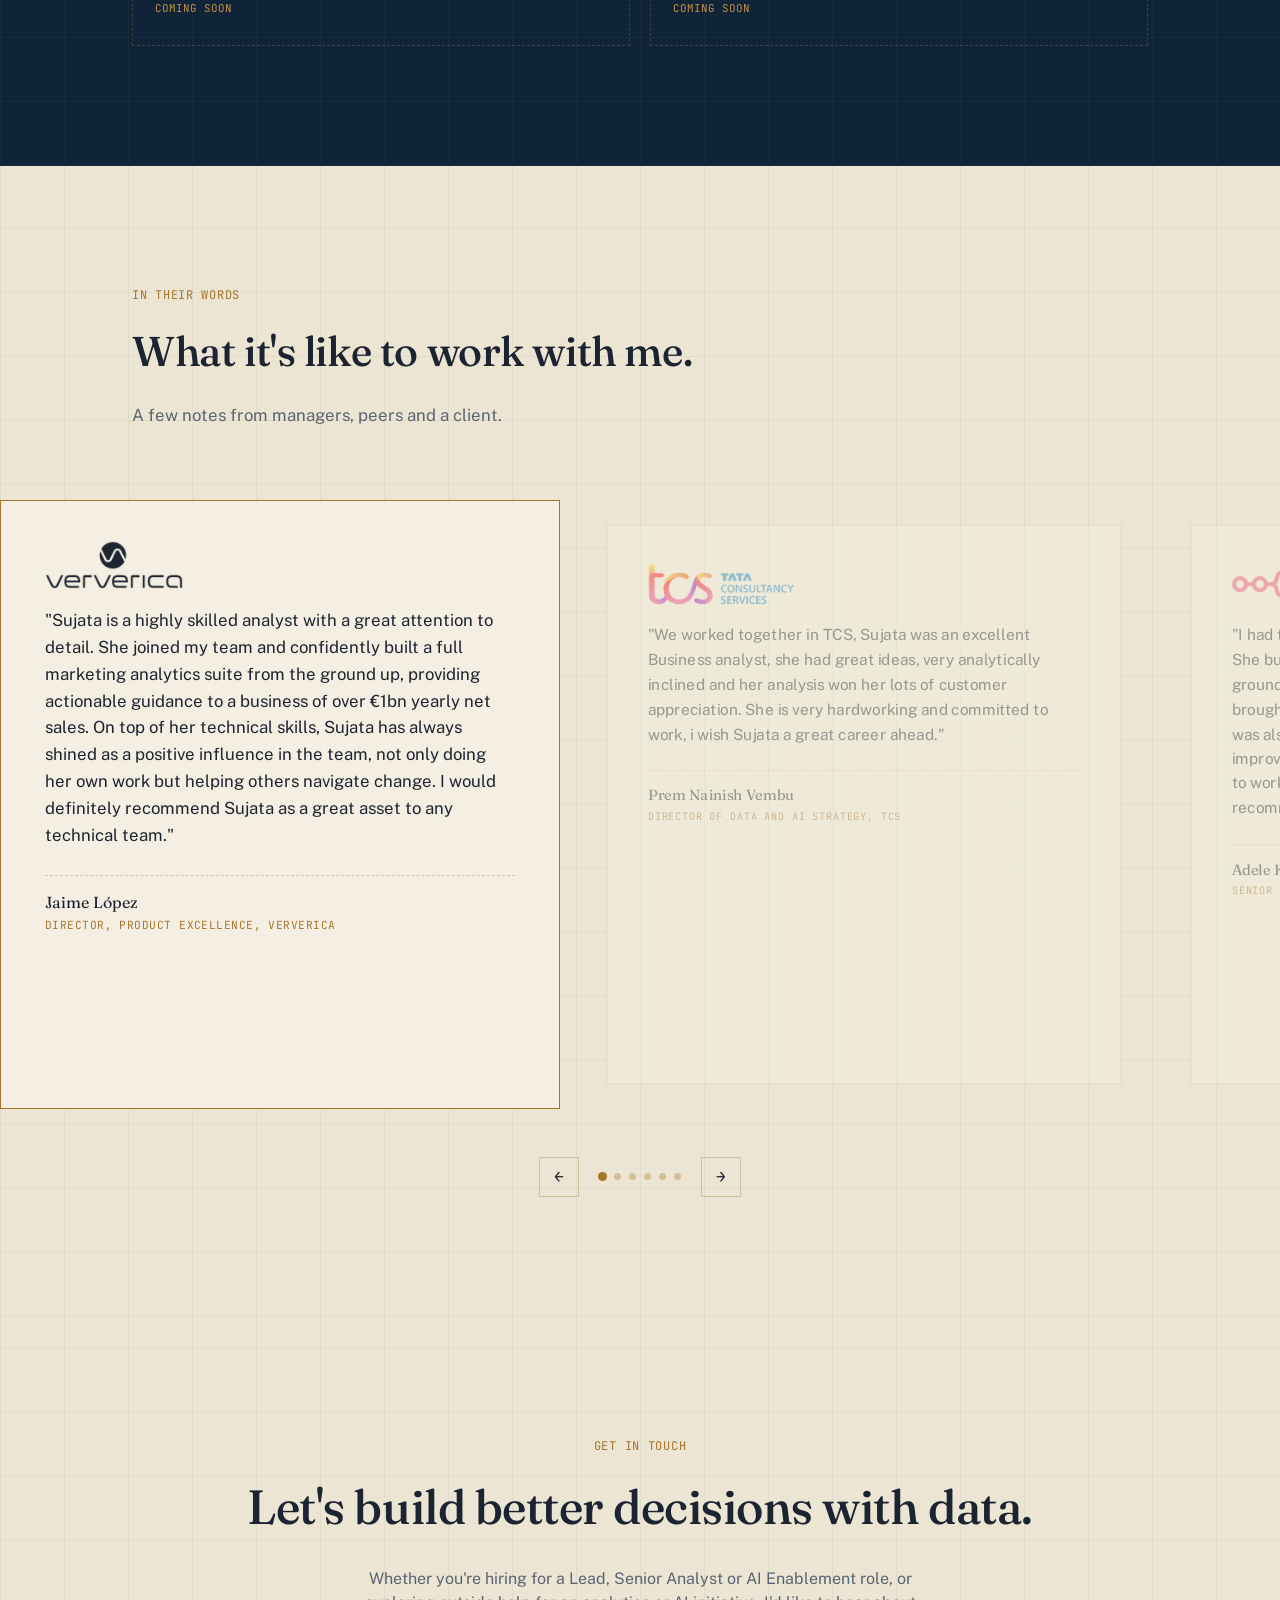
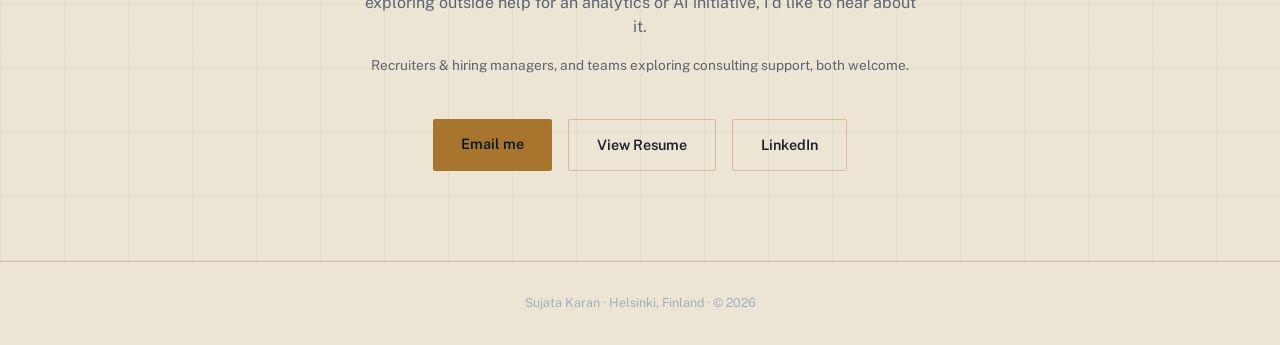
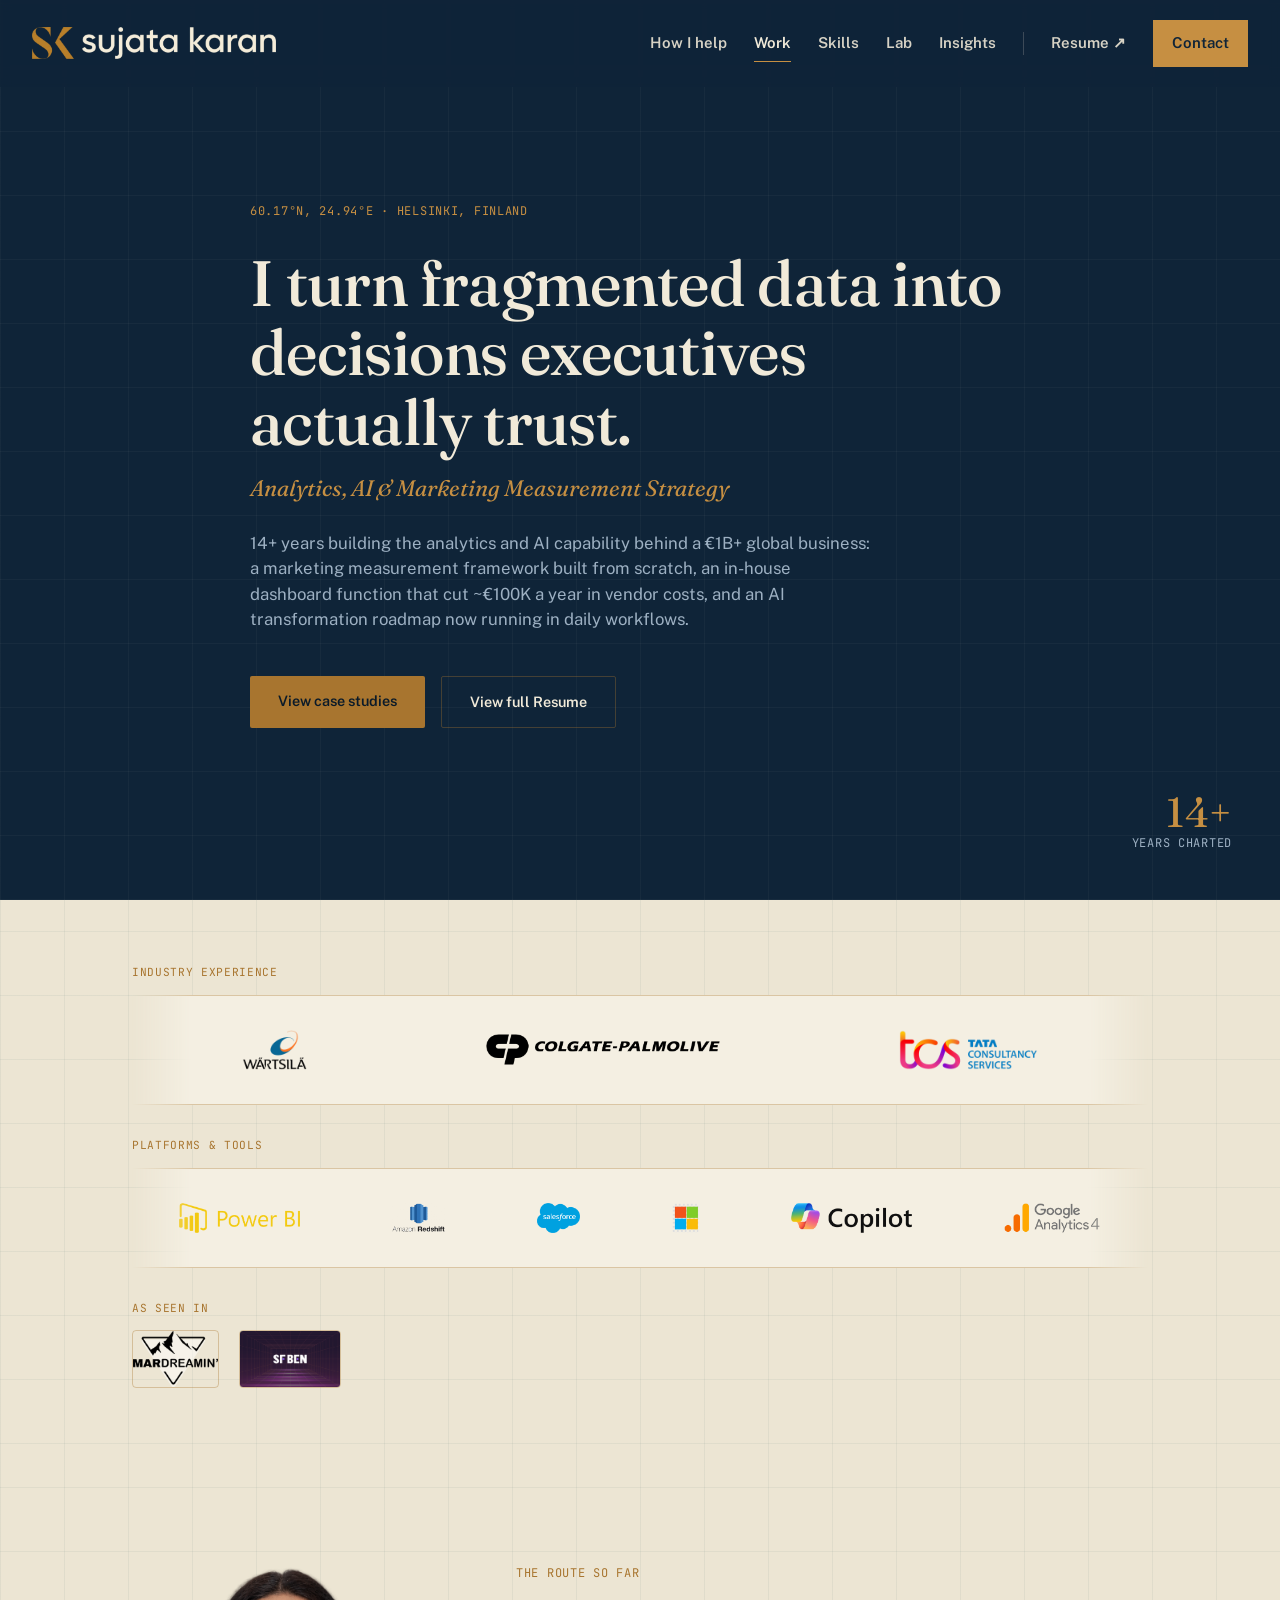
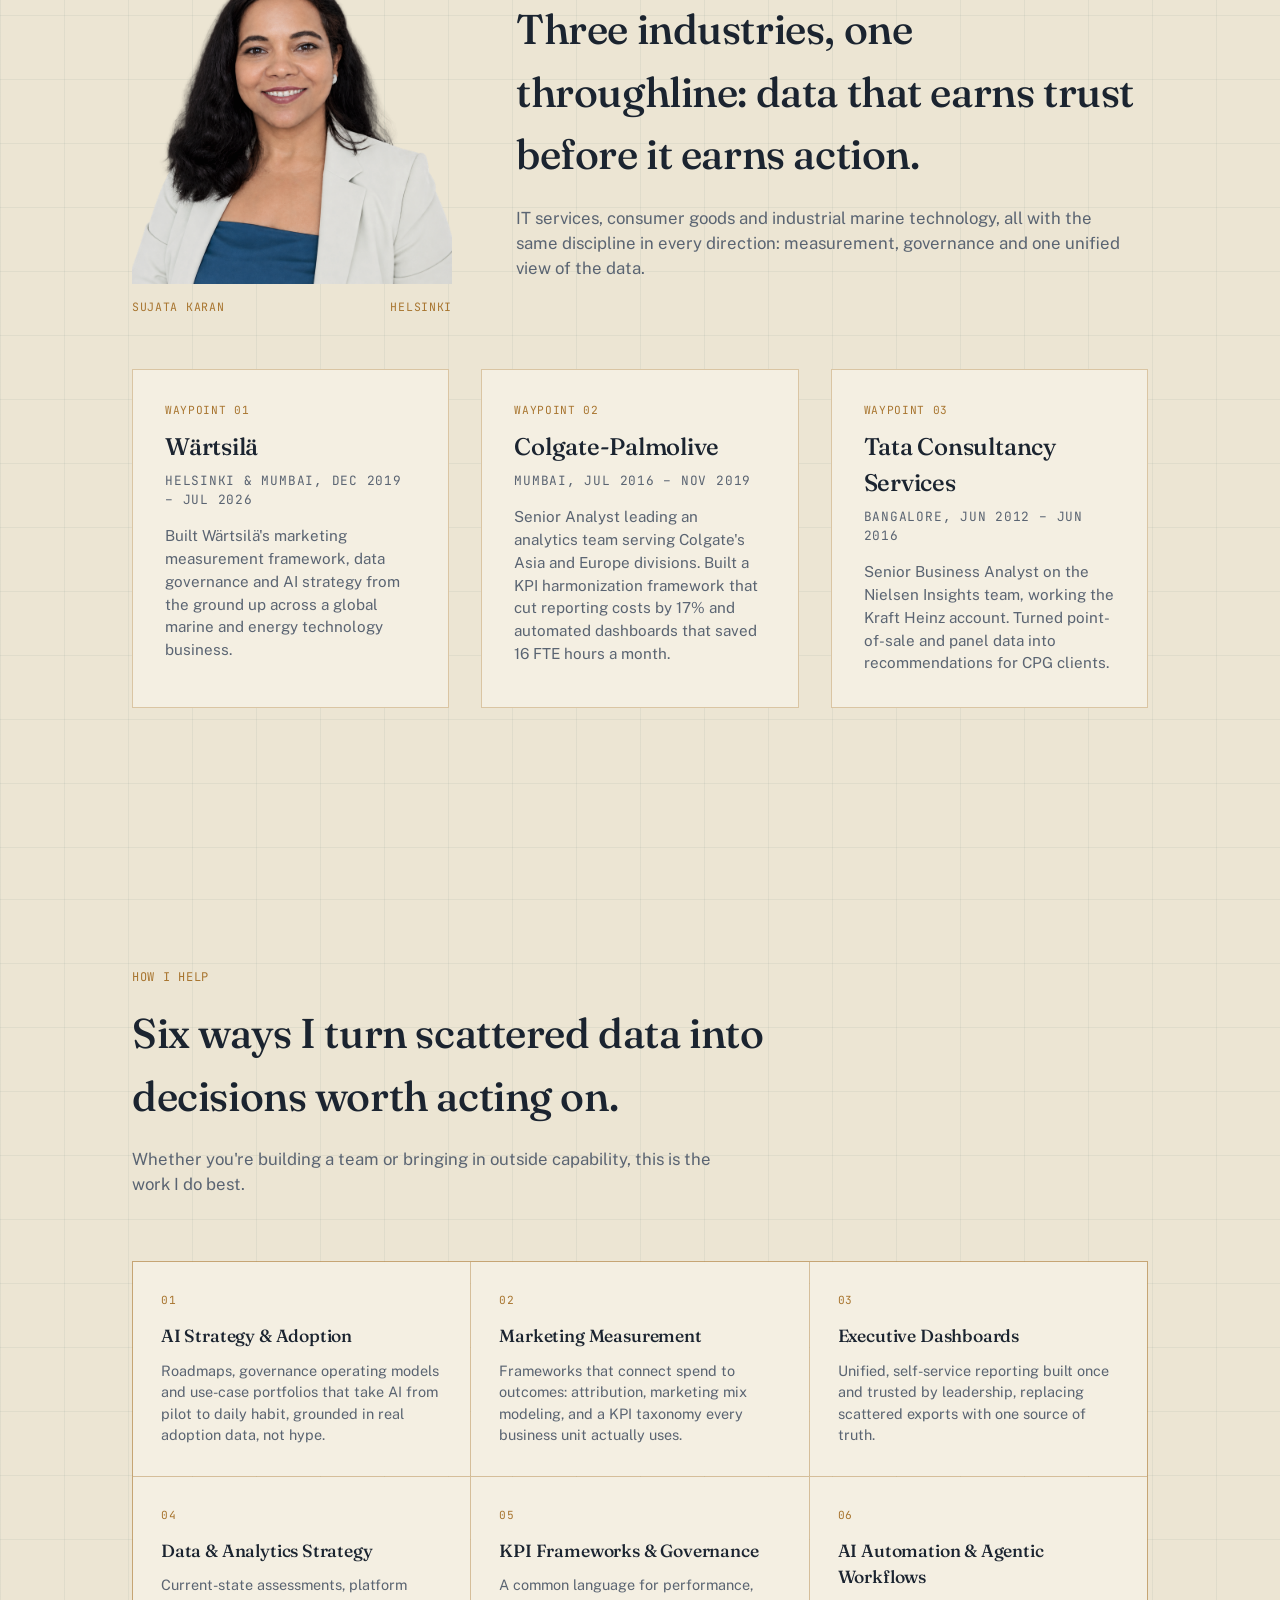
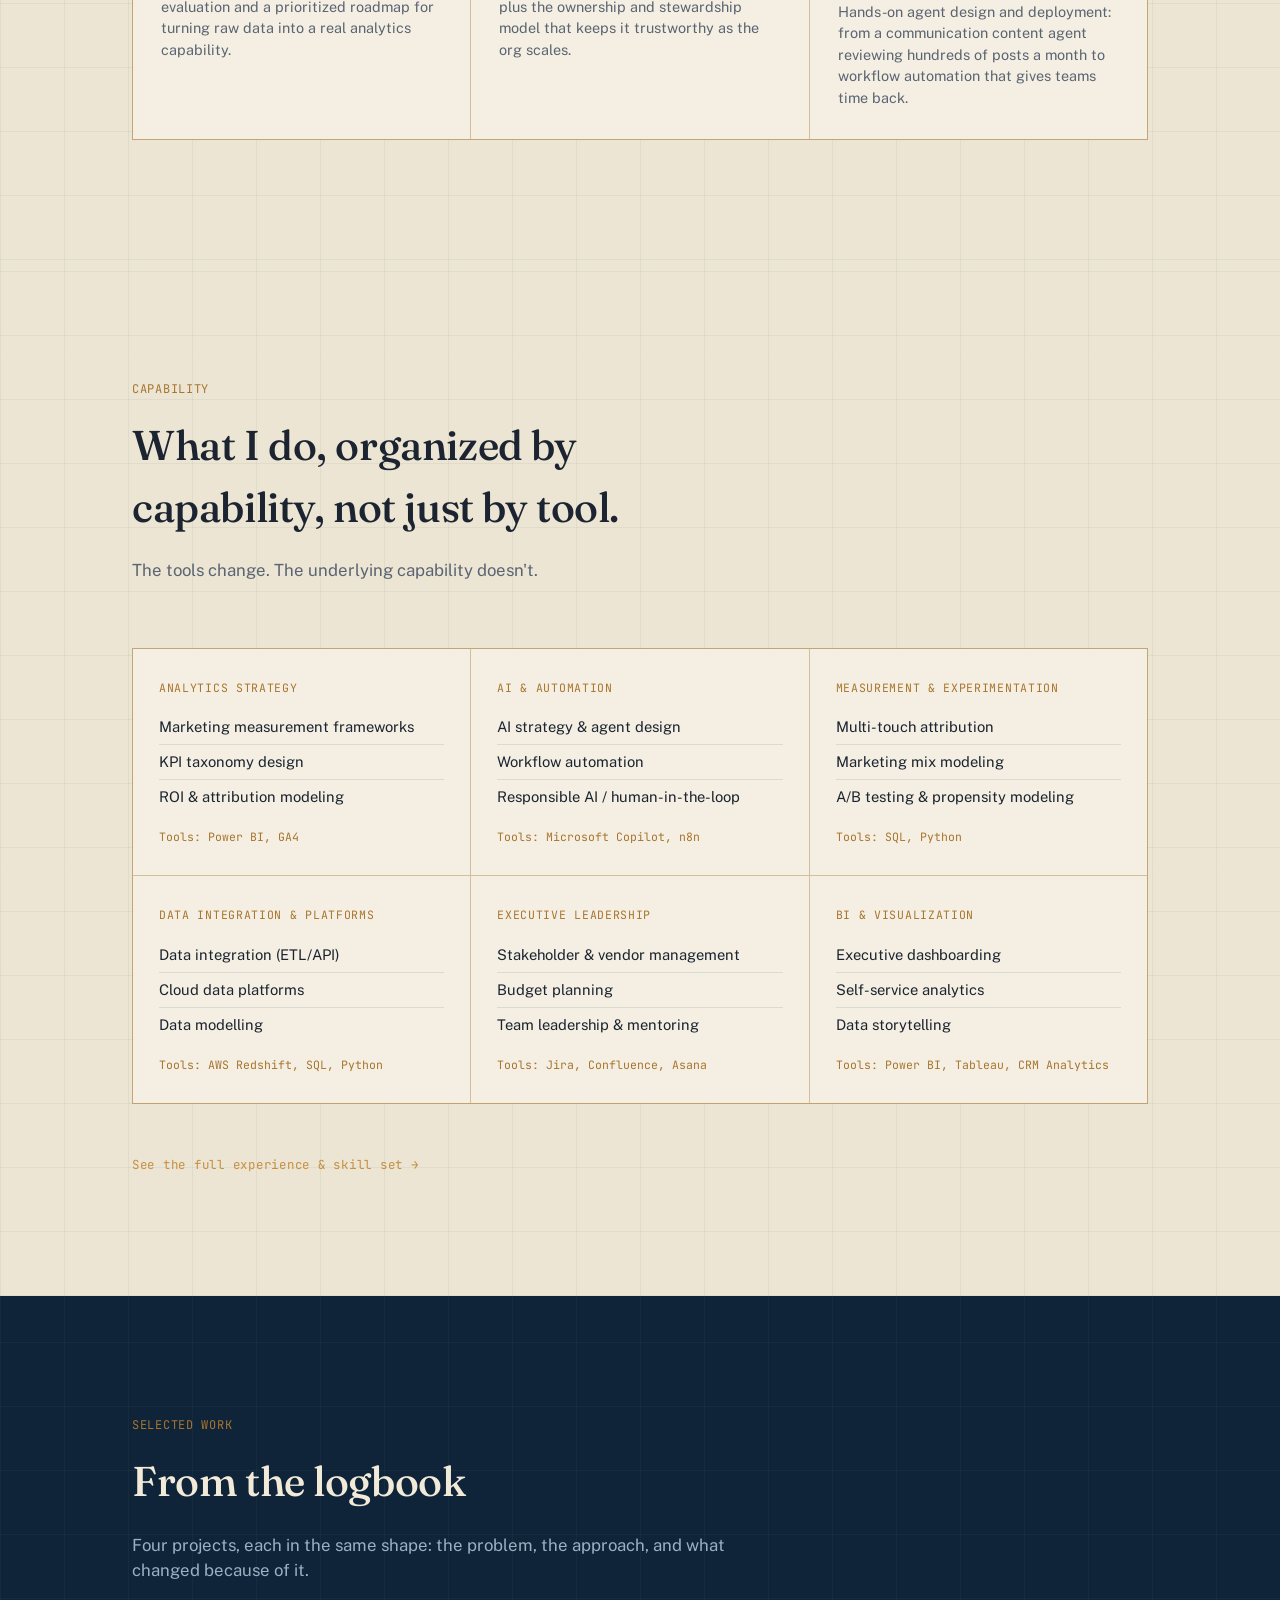
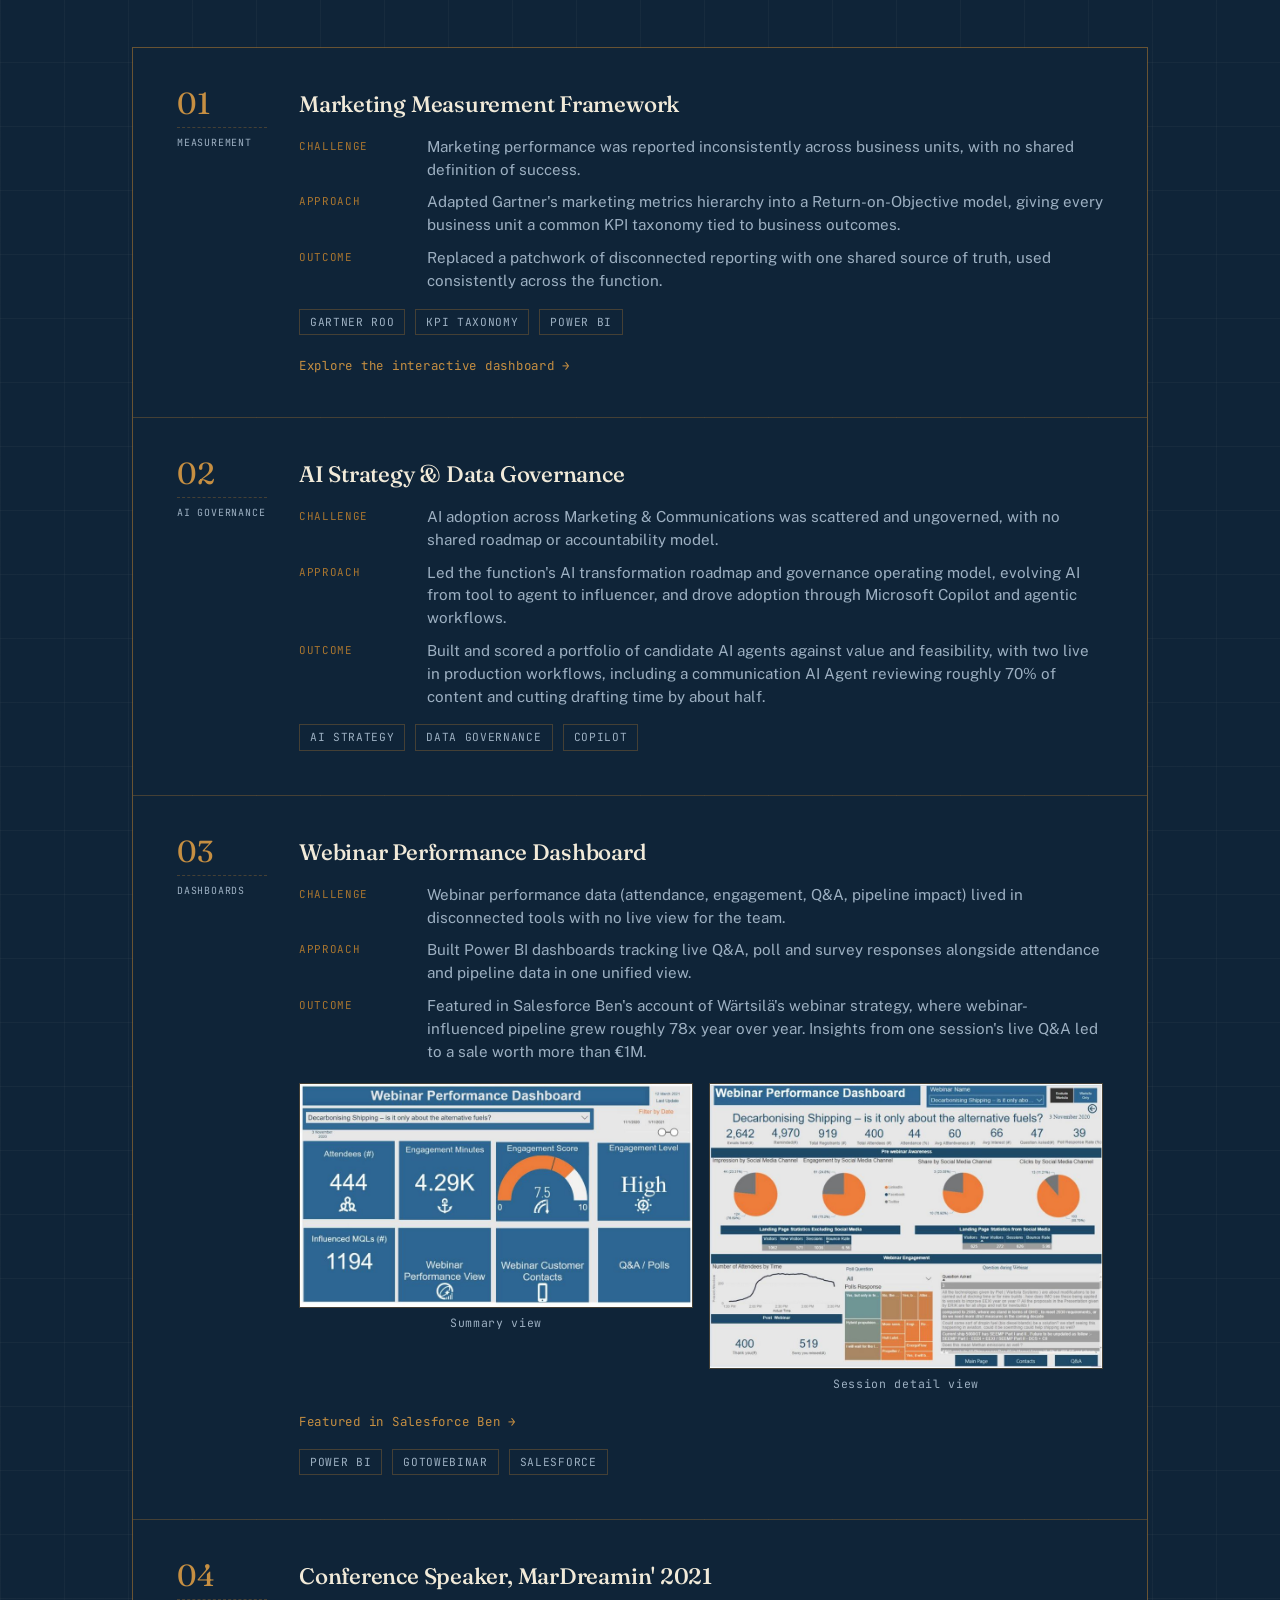
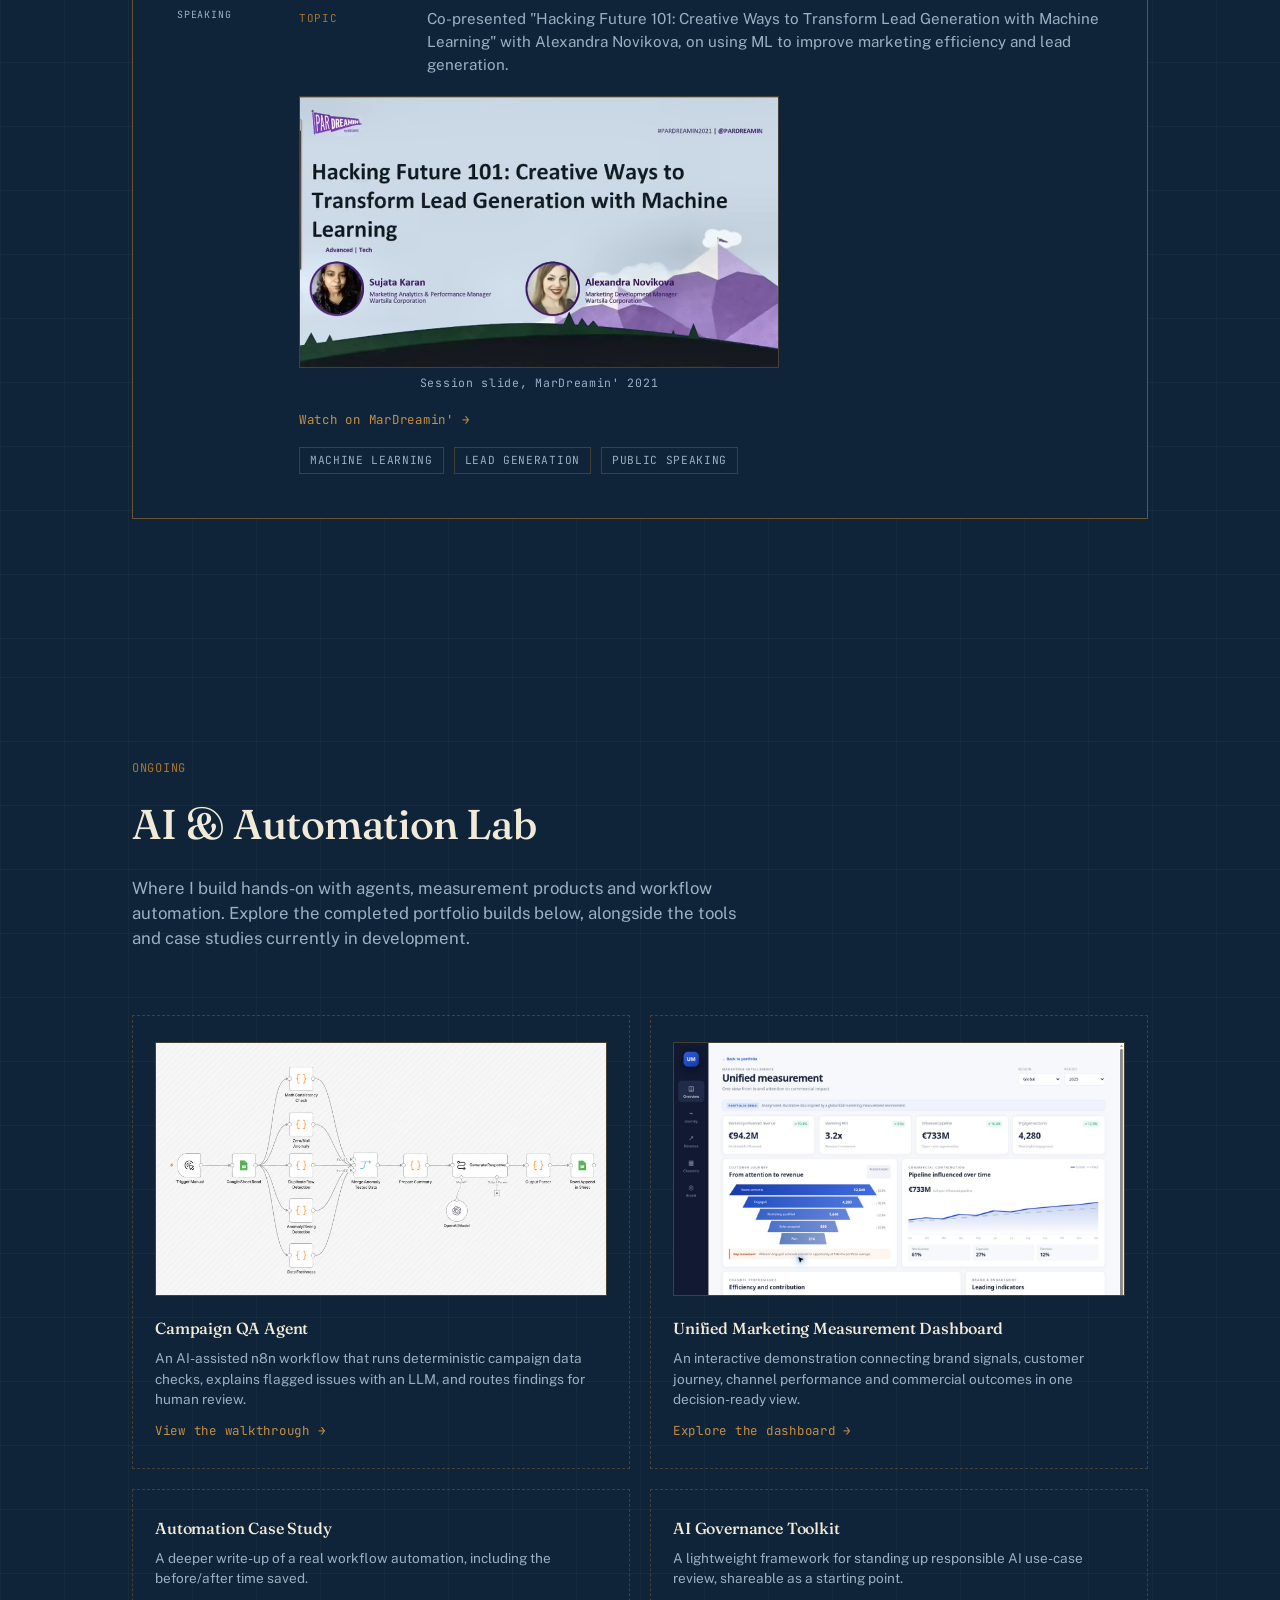
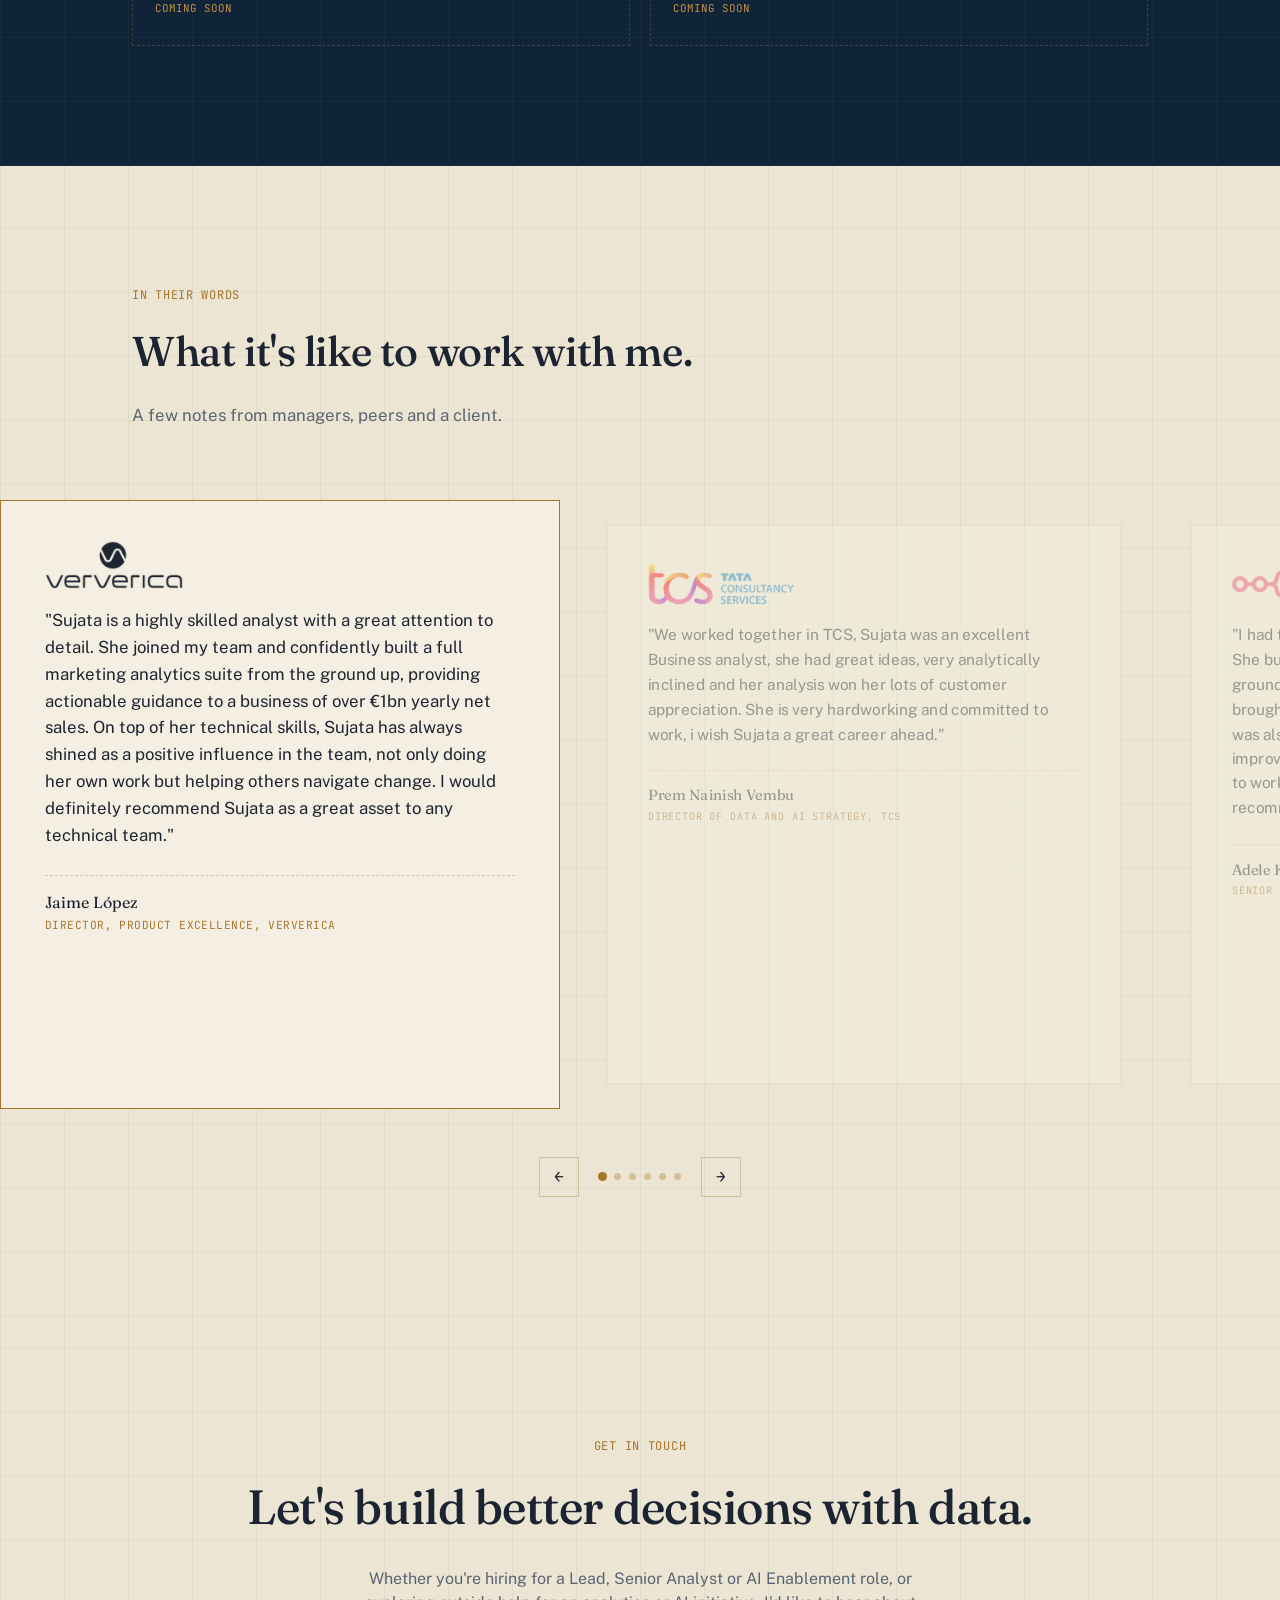
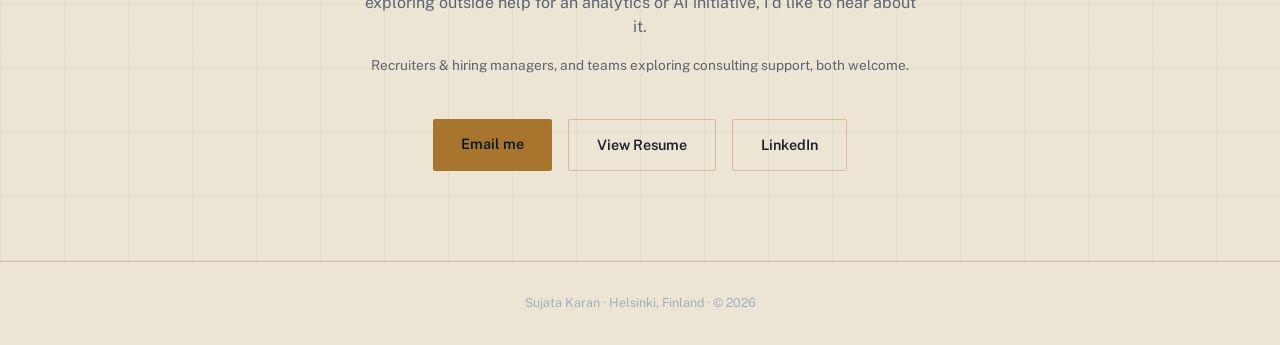
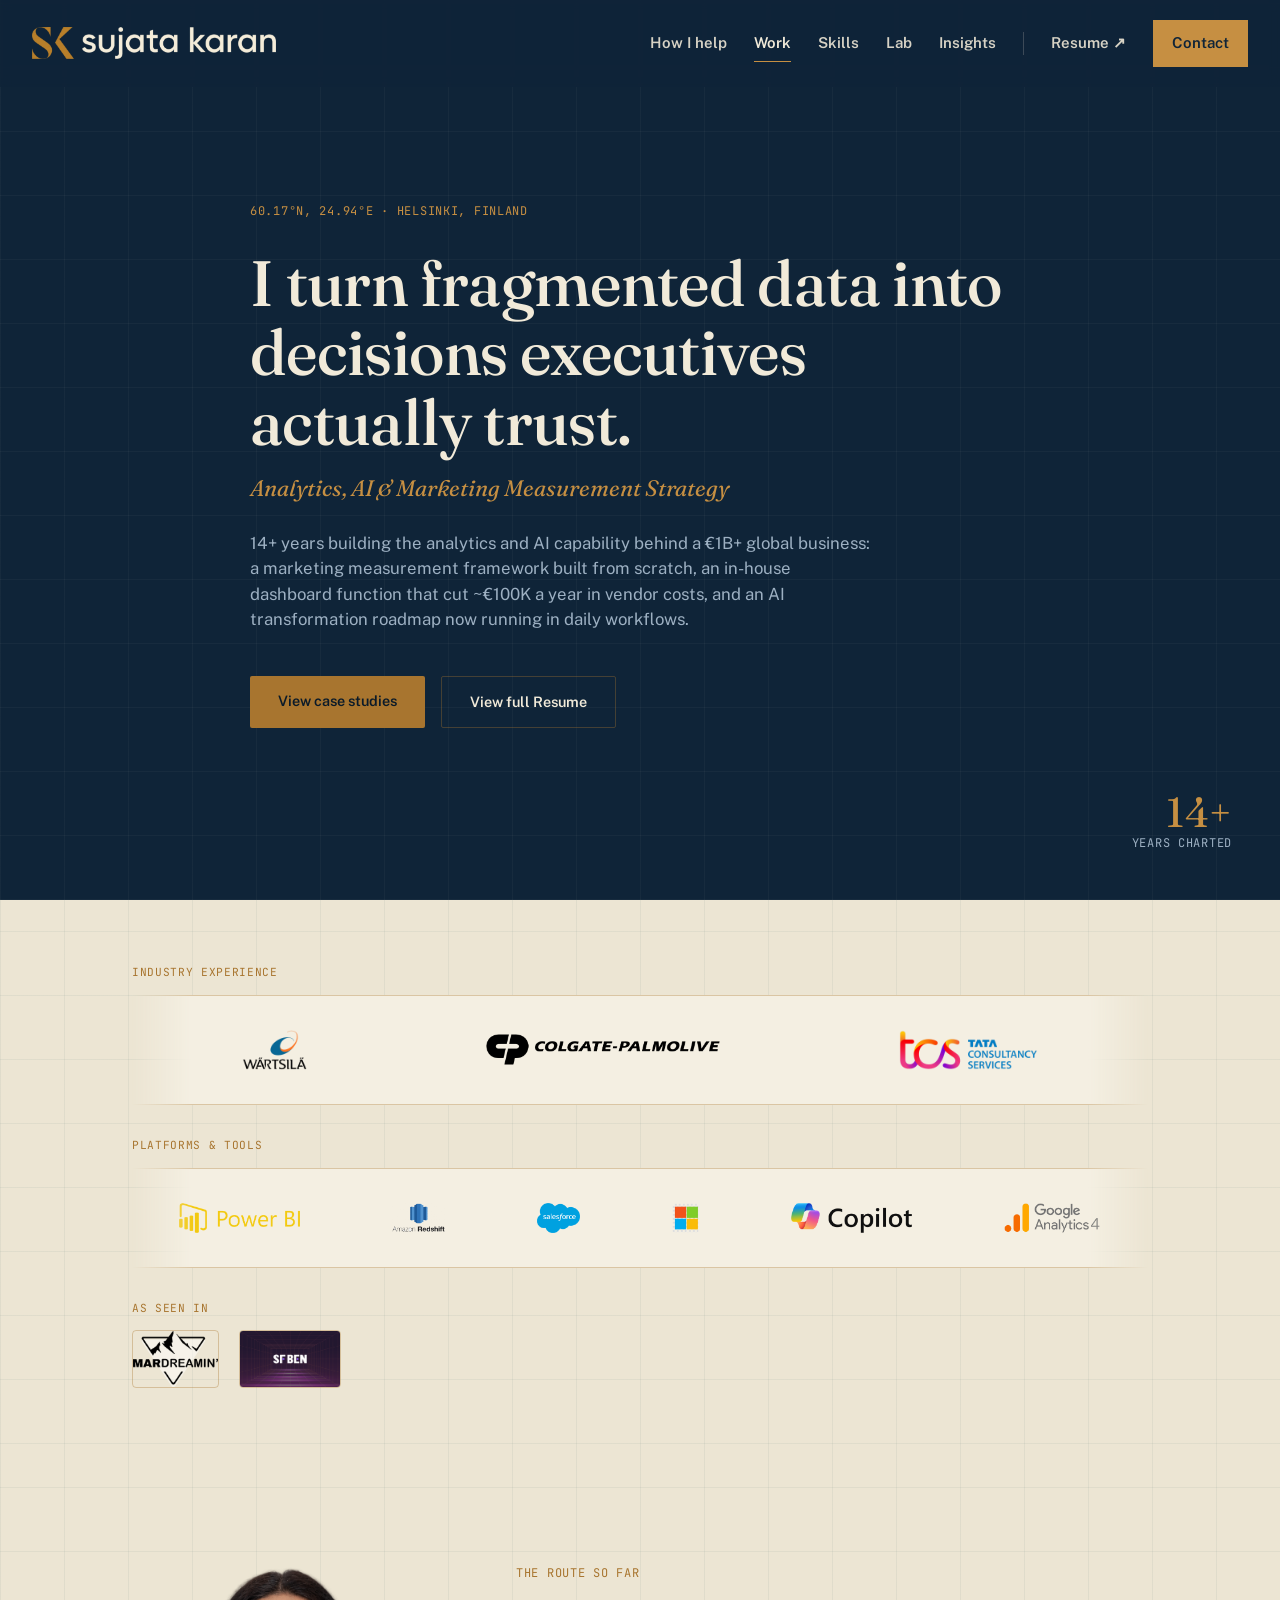
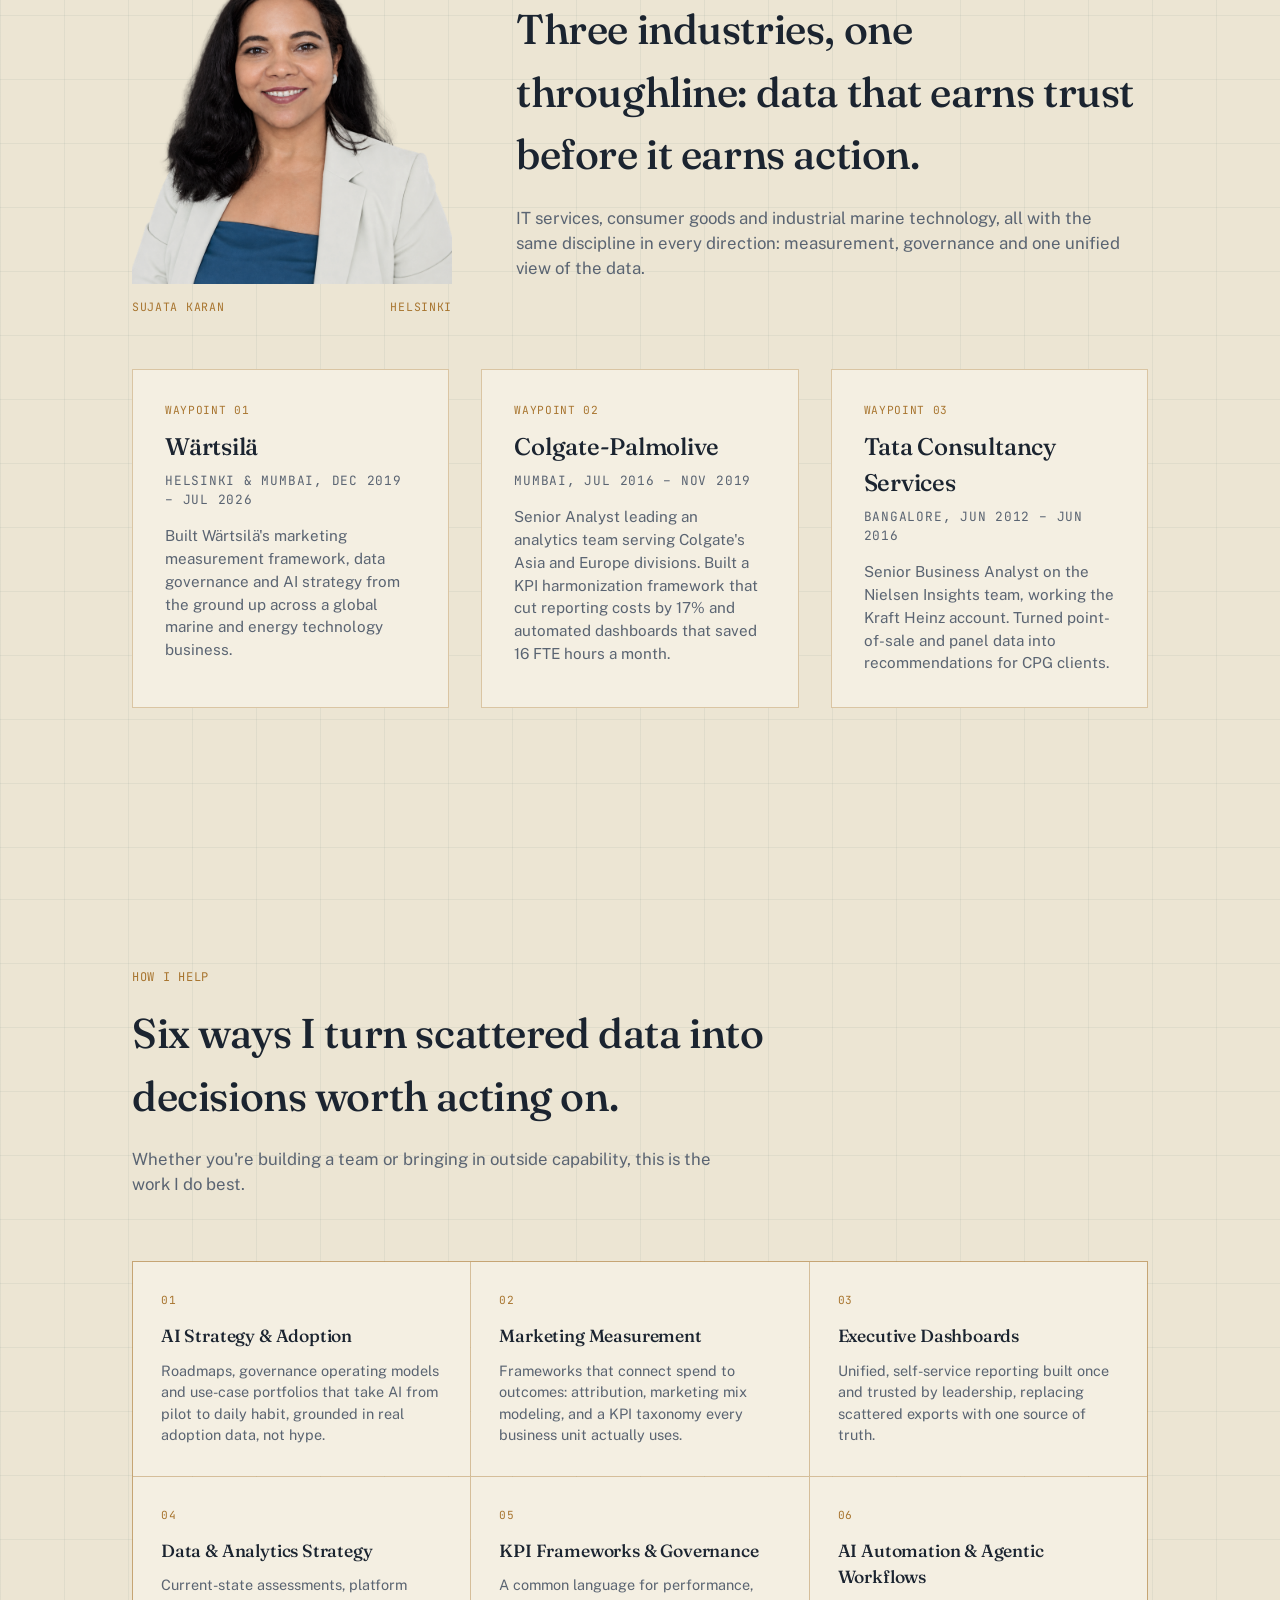
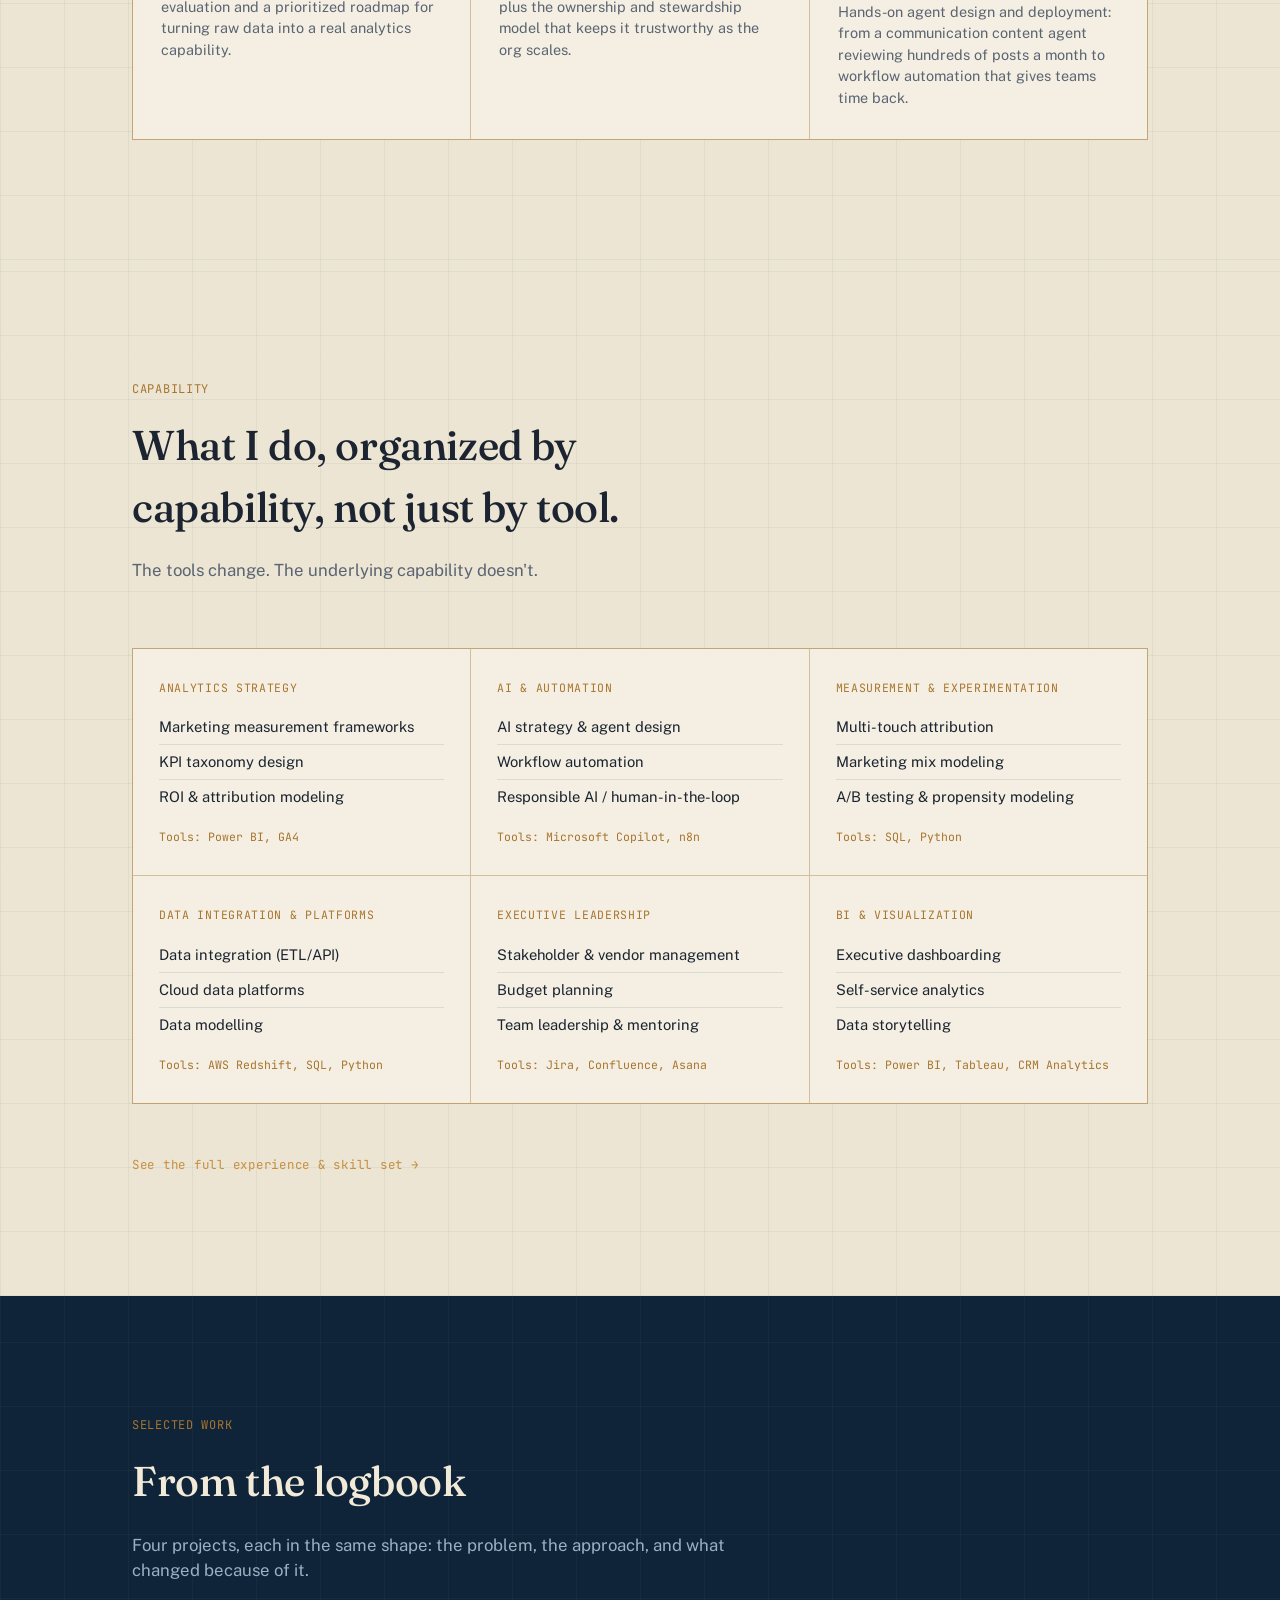
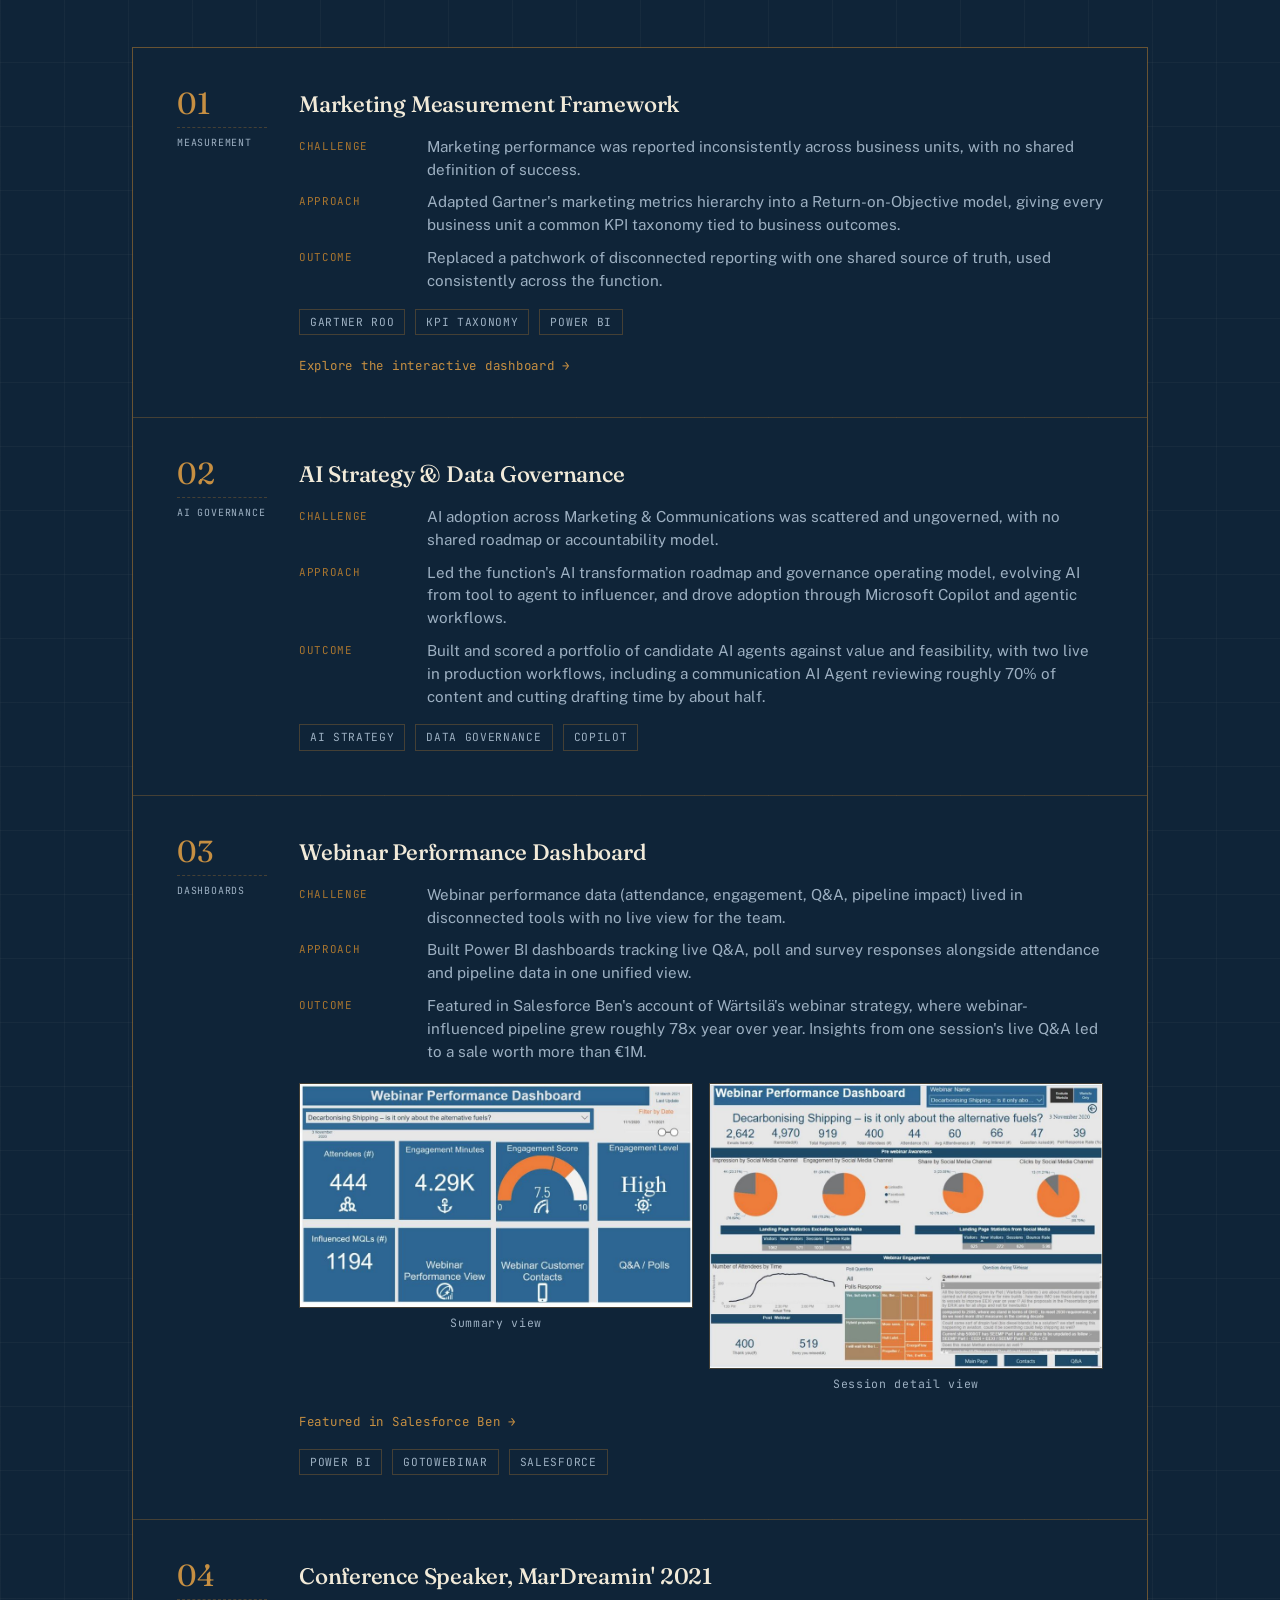
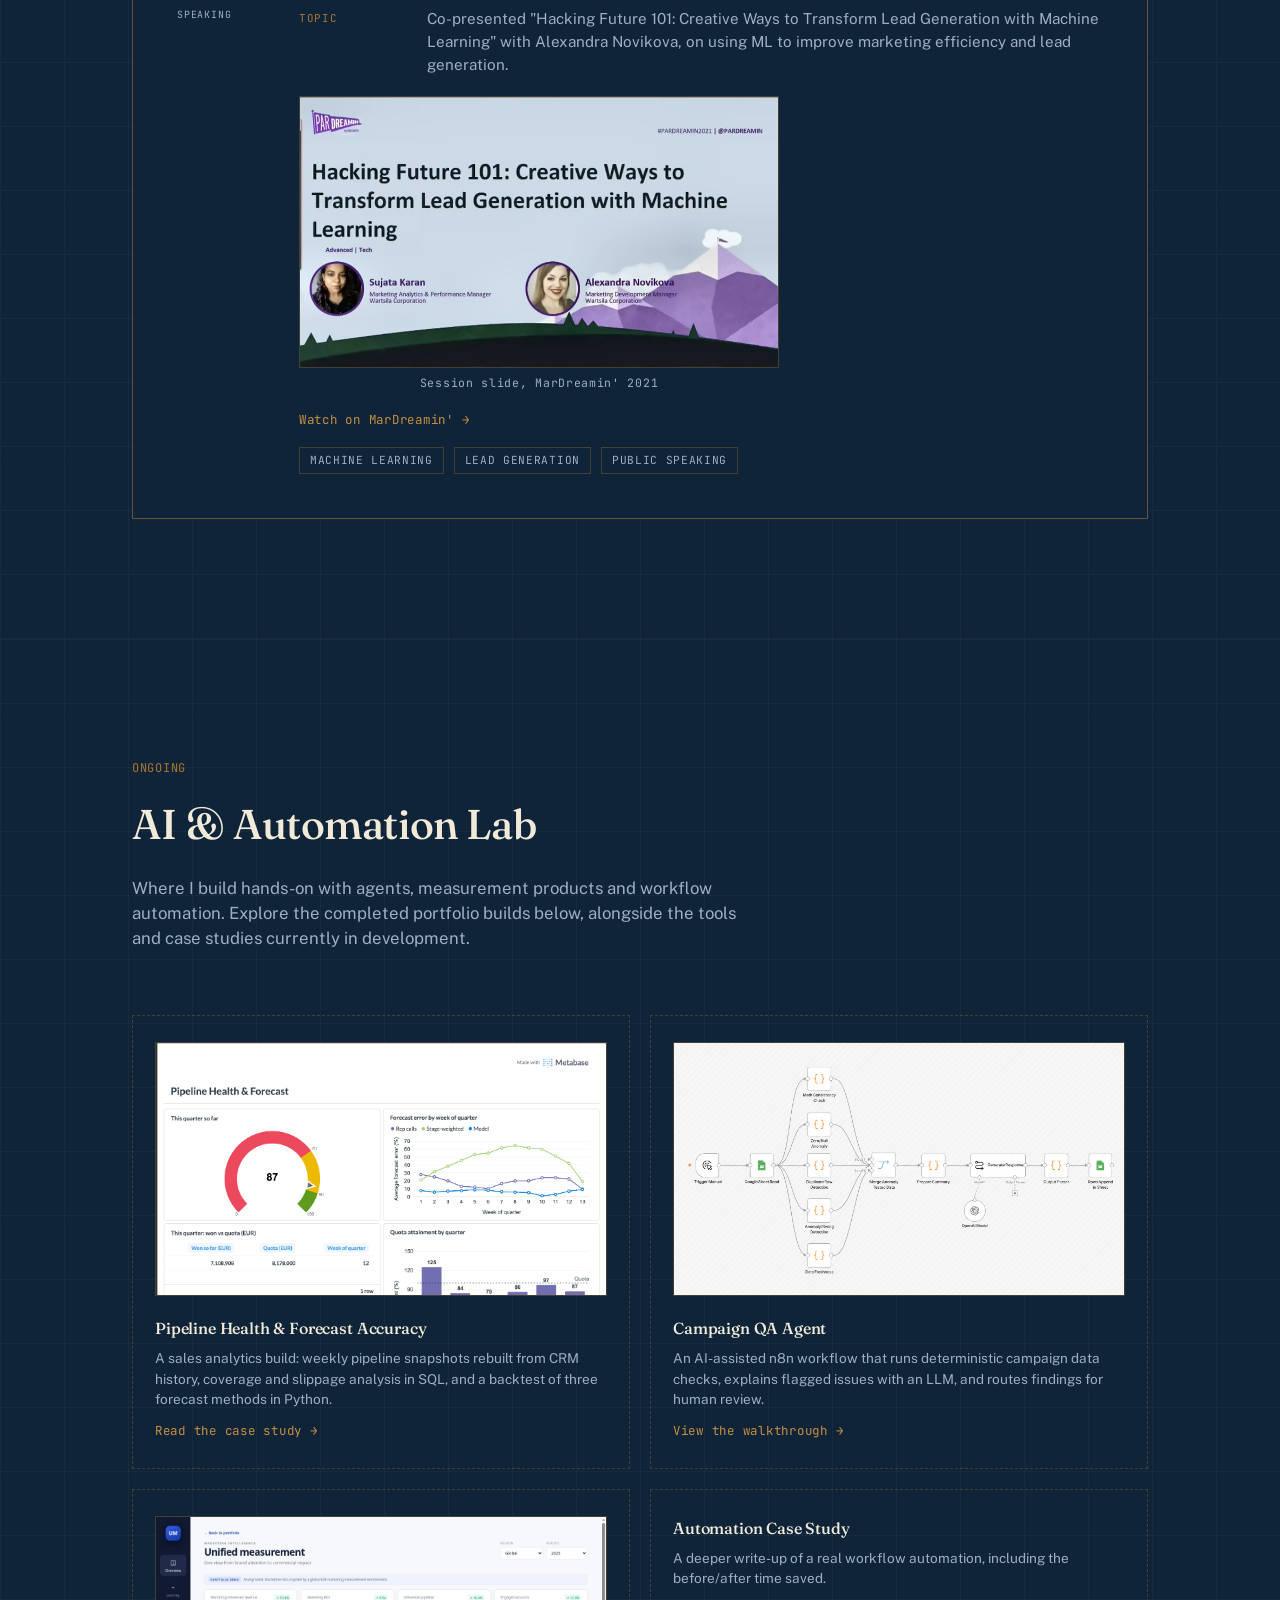
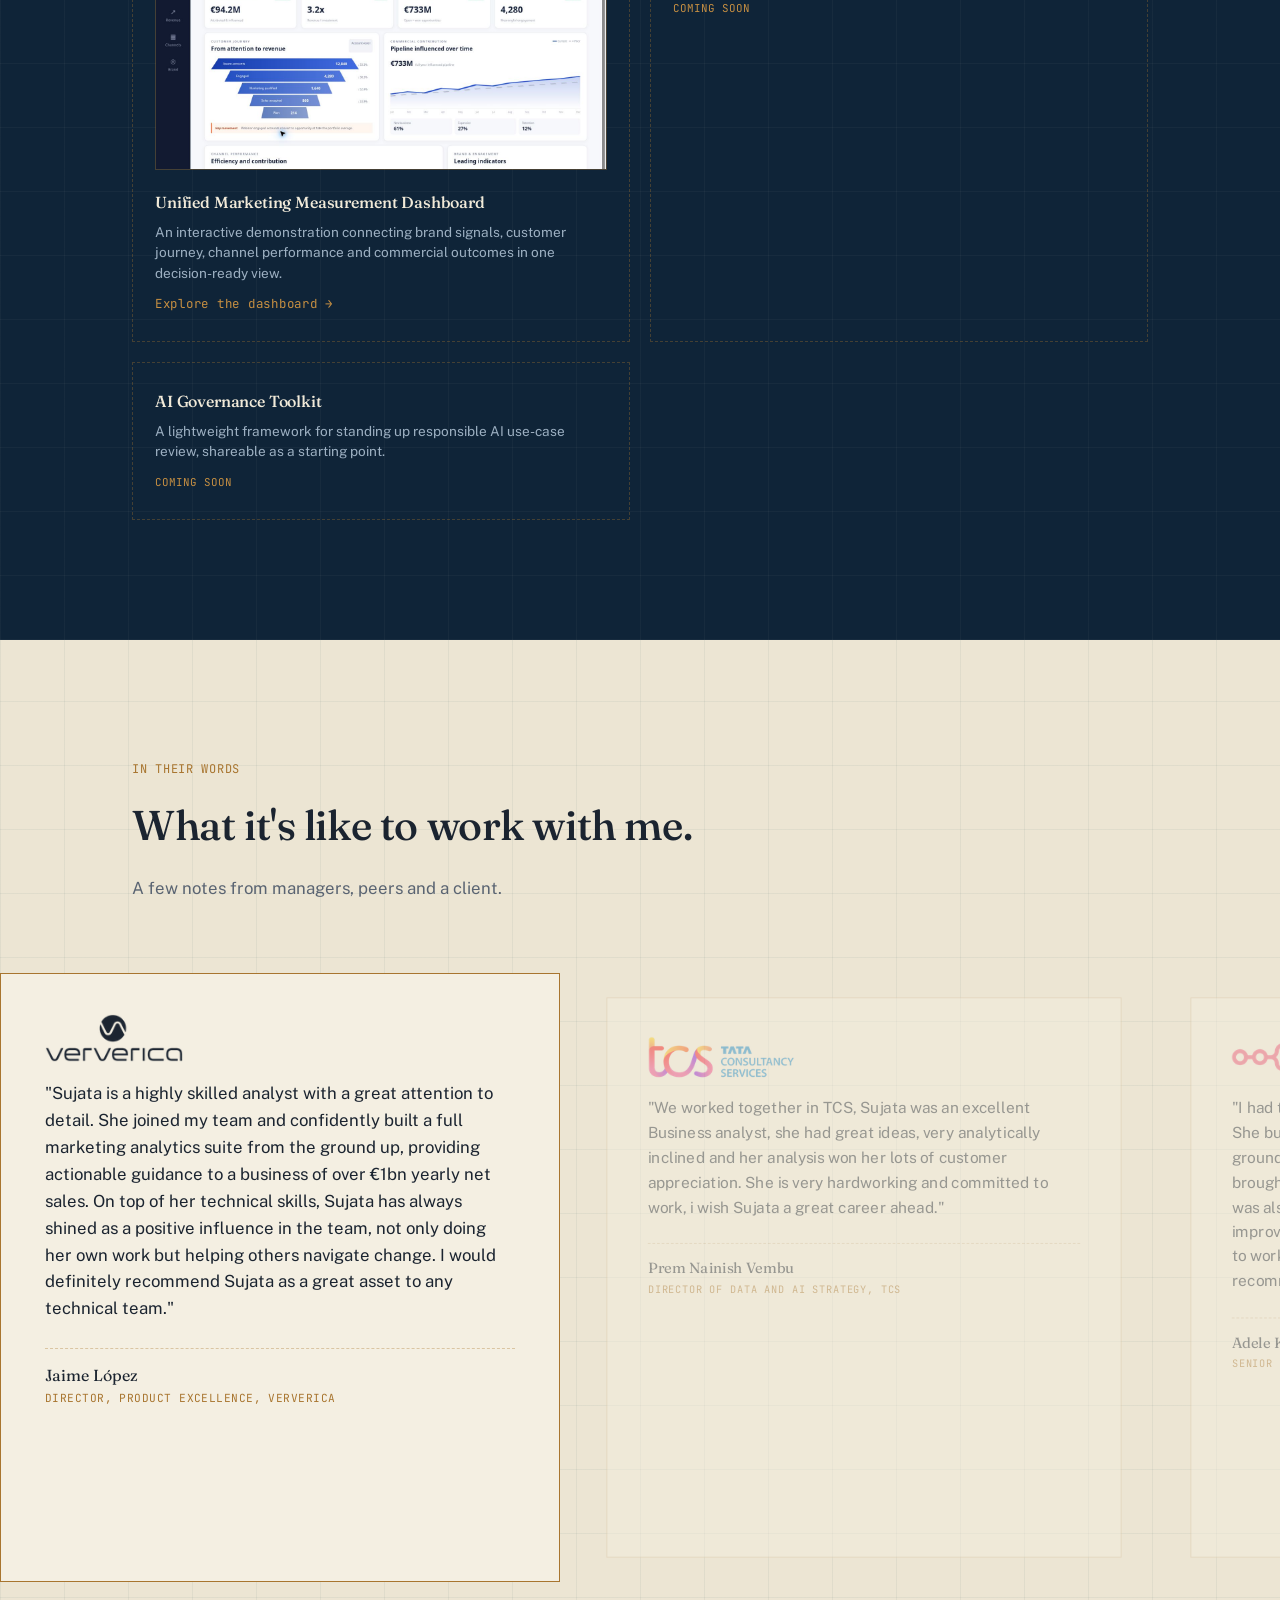
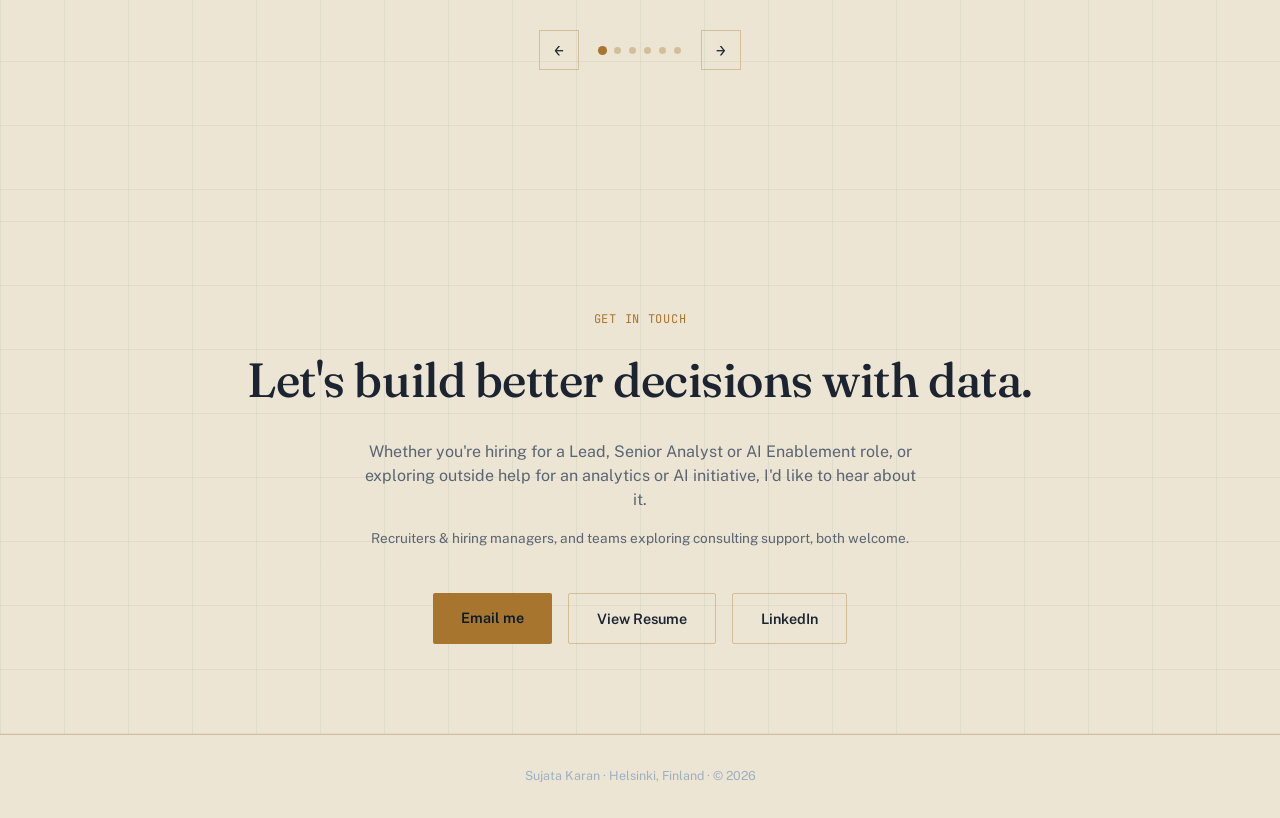
